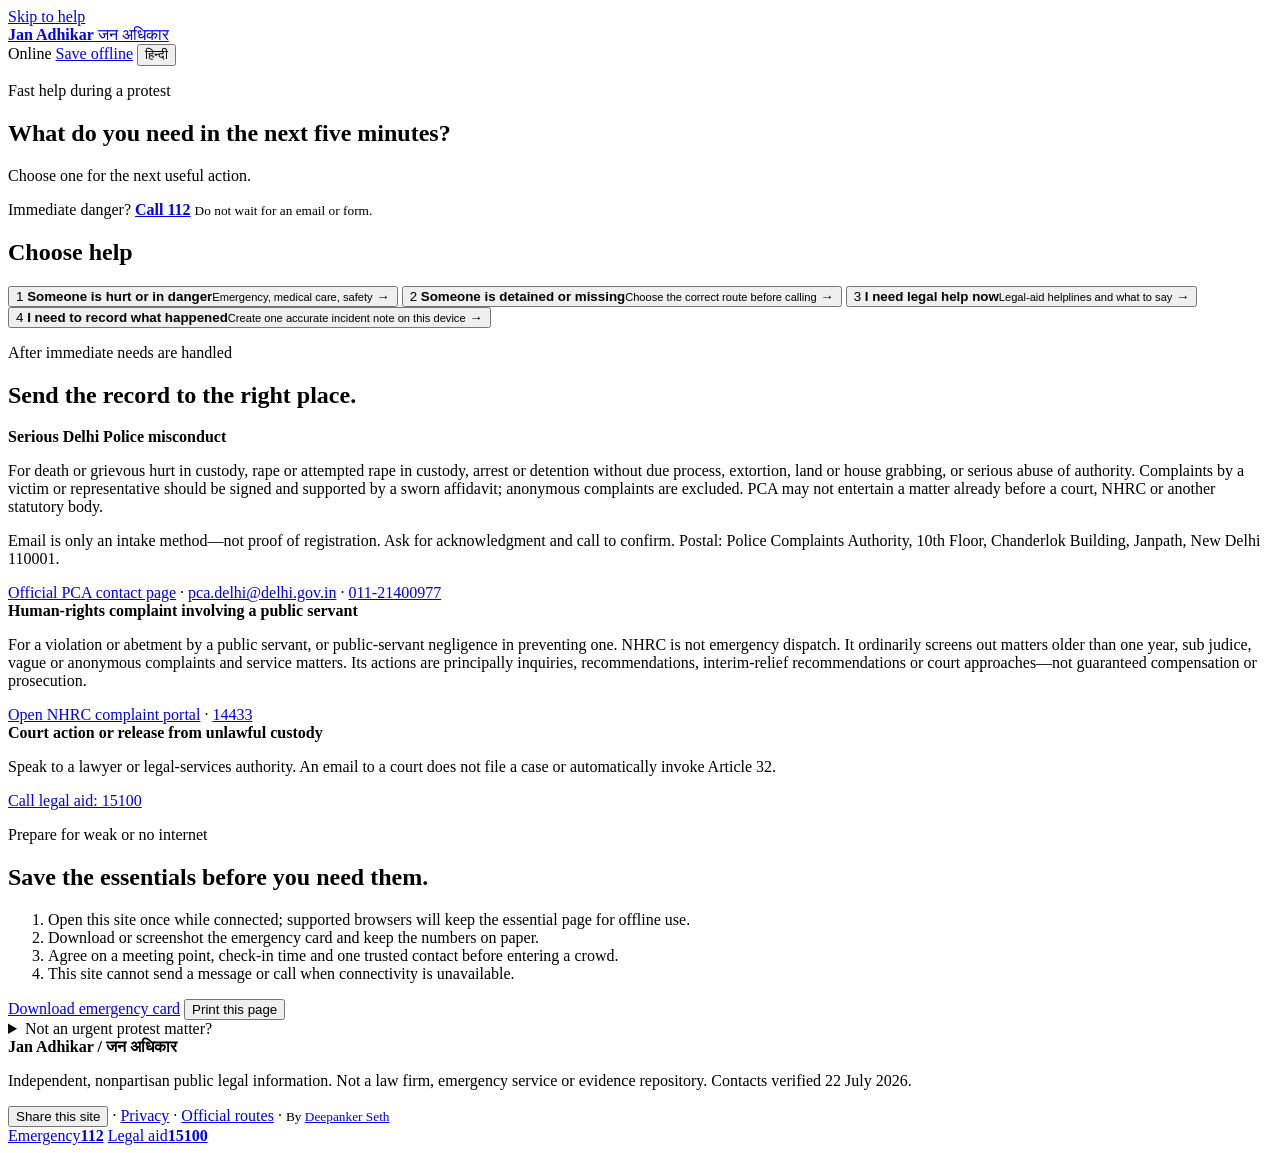
==== site/index.html @ 30cc3bd6 "Prevent stray resource errors on the urgent page" ====
<!doctype html>
<html lang="en" data-language="en">
<head>
  <meta charset="utf-8">
  <meta name="viewport" content="width=device-width, initial-scale=1">
  <meta name="theme-color" content="#132f2a">
  <meta name="description" content="Fast protest safety, detention, legal-aid and evidence help for people in India.">
  <meta property="og:title" content="Jan Adhikar — Help when it matters">
  <meta property="og:description" content="Emergency help, detention support, legal aid and a safe incident record—without an account or data upload.">
  <title>Jan Adhikar — Protest help when it matters</title>
  <link rel="icon" href="data:image/svg+xml,<svg xmlns='http://www.w3.org/2000/svg' viewBox='0 0 64 64'><rect width='64' height='64' rx='12' fill='%23132f2a'/><text x='32' y='44' text-anchor='middle' font-size='40' fill='white'>J</text></svg>">
  <link rel="stylesheet" href="styles.css">
</head>
<body>
  <a class="skip-link" href="#main">Skip to help</a>

  <header class="topbar">
    <a class="brand" href="#main" aria-label="Jan Adhikar home">
      <strong>Jan Adhikar</strong>
      <span>जन अधिकार</span>
    </a>
    <div class="top-actions">
      <span class="network" id="networkStatus" role="status">Online</span>
      <a class="quiet-button" href="#offline" data-en="Save offline" data-hi="ऑफ़लाइन सहेजें">Save offline</a>
      <button class="quiet-button" id="languageToggle" type="button" aria-label="Switch language">हिन्दी</button>
    </div>
  </header>

  <main id="main">
    <section class="hero">
      <p class="kicker" data-en="Fast help during a protest" data-hi="प्रदर्शन के दौरान तेज़ सहायता">Fast help during a protest</p>
      <h1 data-en="What do you need in the next five minutes?" data-hi="अगले पाँच मिनट में आपको क्या चाहिए?">What do you need in the next five minutes?</h1>
      <p class="intro" data-en="Choose one for the next useful action." data-hi="अगली उपयोगी कार्रवाई के लिए एक विकल्प चुनें।">Choose one for the next useful action.</p>
      <div class="emergency-strip">
        <span data-en="Immediate danger?" data-hi="तत्काल खतरा?">Immediate danger?</span>
        <a href="tel:112"><strong>Call 112</strong></a>
        <small data-en="Do not wait for an email or form." data-hi="ईमेल या फ़ॉर्म की प्रतीक्षा न करें।">Do not wait for an email or form.</small>
      </div>
    </section>

    <section class="routes" aria-labelledby="route-title">
      <h2 id="route-title" class="sr-only">Choose help</h2>
      <button class="route danger" type="button" data-route="danger" aria-controls="panel-danger">
        <span class="route-number">1</span>
        <span><strong data-en="Someone is hurt or in danger" data-hi="कोई घायल है या खतरे में है">Someone is hurt or in danger</strong><small data-en="Emergency, medical care, safety" data-hi="आपातकाल, चिकित्सा, सुरक्षा">Emergency, medical care, safety</small></span>
        <span aria-hidden="true">→</span>
      </button>
      <button class="route custody" type="button" data-route="custody" aria-controls="panel-custody">
        <span class="route-number">2</span>
        <span><strong data-en="Someone is detained or missing" data-hi="कोई हिरासत में है या लापता है">Someone is detained or missing</strong><small data-en="Choose the correct route before calling" data-hi="कॉल से पहले सही रास्ता चुनें">Choose the correct route before calling</small></span>
        <span aria-hidden="true">→</span>
      </button>
      <button class="route lawyer" type="button" data-route="lawyer" aria-controls="panel-lawyer">
        <span class="route-number">3</span>
        <span><strong data-en="I need legal help now" data-hi="मुझे अभी कानूनी सहायता चाहिए">I need legal help now</strong><small data-en="Legal-aid helplines and what to say" data-hi="कानूनी सहायता हेल्पलाइन और क्या कहना है">Legal-aid helplines and what to say</small></span>
        <span aria-hidden="true">→</span>
      </button>
      <button class="route record" type="button" data-route="record" aria-controls="panel-record">
        <span class="route-number">4</span>
        <span><strong data-en="I need to record what happened" data-hi="जो हुआ उसे दर्ज करना है">I need to record what happened</strong><small data-en="Create one accurate incident note on this device" data-hi="इस उपकरण पर एक सही घटना नोट बनाएँ">Create one accurate incident note on this device</small></span>
        <span aria-hidden="true">→</span>
      </button>
    </section>

    <section class="help-panel danger-panel" id="panel-danger" hidden tabindex="-1">
      <div class="panel-heading">
        <p class="kicker" data-en="Do this now" data-hi="अभी यह करें">Do this now</p>
        <h2 data-en="Get safe. Get medical help. Tell one trusted person." data-hi="सुरक्षित हों। चिकित्सा लें। एक भरोसेमंद व्यक्ति को बताएं।">Get safe. Get medical help. Tell one trusted person.</h2>
      </div>
      <div class="call-grid">
        <a class="call-card primary" href="tel:112"><span>112</span><strong data-en="Emergency response" data-hi="आपात सहायता">Emergency response</strong><small data-en="Call now" data-hi="अभी कॉल करें">Call now</small></a>
        <a class="call-card" href="tel:15100"><span>15100</span><strong data-en="Legal-aid helpline" data-hi="कानूनी सहायता हेल्पलाइन">Legal-aid helpline</strong><small data-en="Request urgent guidance" data-hi="तत्काल मार्गदर्शन माँगें">Request urgent guidance</small></a>
      </div>
      <ol class="steps">
        <li><strong data-en="Move away from immediate danger." data-hi="तत्काल खतरे से दूर जाएँ।">Move away from immediate danger.</strong> <span data-en="Do not stay to complete this page." data-hi="इस पेज को पूरा करने के लिए न रुकें।">Do not stay to complete this page.</span></li>
        <li><strong data-en="Seek hospital care." data-hi="अस्पताल जाएँ।">Seek hospital care.</strong> <span data-en="Ask for treatment records, prescriptions and any medico-legal record created." data-hi="उपचार रिकॉर्ड, पर्चे और बने हुए मेडिको-लीगल रिकॉर्ड माँगें।">Ask for treatment records, prescriptions and any medico-legal record created.</span></li>
        <li><strong data-en="Send your location to one trusted person." data-hi="एक भरोसेमंद व्यक्ति को अपना स्थान भेजें।">Send your location to one trusted person.</strong> <span data-en="Include your name, location, time and the help needed." data-hi="नाम, स्थान, समय और आवश्यक सहायता लिखें।">Include your name, location, time and the help needed.</span></li>
        <li><strong data-en="Protect other people." data-hi="दूसरों की सुरक्षा करें।">Protect other people.</strong> <span data-en="Do not publish faces, phone numbers, medical records or live locations without consent." data-hi="बिना सहमति चेहरे, फ़ोन नंबर, मेडिकल रिकॉर्ड या लाइव स्थान सार्वजनिक न करें।">Do not publish faces, phone numbers, medical records or live locations without consent.</span></li>
      </ol>
      <button class="copy-button" type="button" data-copy="emergency" data-en="Copy an emergency message" data-hi="आपात संदेश कॉपी करें">Copy an emergency message</button>
      <button class="back-button" type="button" data-close-panel data-en="Back to choices" data-hi="विकल्पों पर वापस">Back to choices</button>
    </section>

    <section class="help-panel custody-panel" id="panel-custody" hidden tabindex="-1">
      <div class="panel-heading">
        <p class="kicker" data-en="Detained or missing" data-hi="हिरासत या लापता">Detained or missing</p>
        <h2 data-en="First decide: suspected police custody, or genuinely missing?" data-hi="पहले तय करें: पुलिस हिरासत की आशंका है, या व्यक्ति सच में लापता है?">First decide: suspected police custody, or genuinely missing?</h2>
      </div>
      <div class="decision-grid">
        <article>
          <strong data-en="Known or suspected police custody" data-hi="ज्ञात या संदिग्ध पुलिस हिरासत">Known or suspected police custody</strong>
          <p data-en="Call legal aid and the likely police station or district control room. Ask for the BNSS section 37 designated officer and arrest information." data-hi="कानूनी सहायता और संभावित पुलिस थाना या जिला नियंत्रण कक्ष को कॉल करें। BNSS धारा 37 के नामित अधिकारी और गिरफ्तारी की जानकारी माँगें।">Call legal aid and the likely police station or district control room. Ask for the BNSS section 37 designated officer and arrest information.</p>
          <a class="call-card primary" href="tel:15100"><span>15100</span><strong data-en="Legal-aid helpline" data-hi="कानूनी सहायता हेल्पलाइन">Legal-aid helpline</strong></a>
        </article>
        <article>
          <strong data-en="Genuinely missing; no custody information" data-hi="सच में लापता; हिरासत की जानकारी नहीं">Genuinely missing; no custody information</strong>
          <p data-en="Use Delhi Police's missing-person helpline. Do not use 1094 merely to confirm a suspected arrest." data-hi="दिल्ली पुलिस की गुमशुदा व्यक्ति हेल्पलाइन का उपयोग करें। केवल संदिग्ध गिरफ्तारी की पुष्टि के लिए 1094 का उपयोग न करें।">Use Delhi Police's missing-person helpline. Do not use 1094 merely to confirm a suspected arrest.</p>
          <a class="call-card" href="tel:1094"><span>1094</span><strong data-en="Missing persons only" data-hi="केवल गुमशुदा व्यक्ति">Missing persons only</strong></a>
        </article>
      </div>
      <p class="emergency-line"><strong data-en="Immediate danger:" data-hi="तत्काल खतरा:">Immediate danger:</strong> <a href="tel:112">112</a></p>
      <h3 data-en="Write down these facts" data-hi="ये तथ्य लिखें">Write down these facts</h3>
      <ul class="checklist">
        <li data-en="Full name and safe contact number" data-hi="पूरा नाम और सुरक्षित संपर्क नंबर">Full name and safe contact number</li>
        <li data-en="Last confirmed time and exact location" data-hi="अंतिम पुष्टि का समय और सटीक स्थान">Last confirmed time and exact location</li>
        <li data-en="Police station, unit or vehicle, if known" data-hi="पुलिस थाना, इकाई या वाहन, यदि ज्ञात हो">Police station, unit or vehicle, if known</li>
        <li data-en="FIR, DD, arrest memo or custody reference, if available" data-hi="FIR, DD, गिरफ्तारी मेमो या हिरासत संदर्भ, यदि उपलब्ध हो">FIR, DD, arrest memo or custody reference, if available</li>
        <li data-en="Every station called: time, person spoken to and response" data-hi="हर कॉल किया थाना: समय, बात करने वाला व्यक्ति और उत्तर">Every station called: time, person spoken to and response</li>
      </ul>
      <details>
        <summary data-en="Essential safeguards after arrest" data-hi="गिरफ्तारी के बाद आवश्यक सुरक्षा">Essential safeguards after arrest</summary>
        <p data-en="Subject to constitutional exceptions, the arrested person must be told the grounds, has the right to consult and be defended by a lawyer of choice, and must be produced before the nearest magistrate within 24 hours excluding journey time. Ask for the arrest memo; immediate notice to the nominated person of both arrest and place of custody; a medical examination that records injuries and a report copy; and an opportunity to meet an advocate during interrogation, though not throughout it." data-hi="संवैधानिक अपवादों के अधीन, गिरफ्तार व्यक्ति को कारण बताया जाना चाहिए, अपनी पसंद के वकील से परामर्श और बचाव का अधिकार है, और यात्रा समय छोड़कर 24 घंटे में निकटतम मजिस्ट्रेट के सामने पेश किया जाना चाहिए। गिरफ्तारी मेमो; नामित व्यक्ति को गिरफ्तारी और हिरासत स्थान की तुरंत सूचना; चोटें दर्ज करने वाली मेडिकल जाँच और रिपोर्ट की प्रति; तथा पूछताछ के दौरान—पूरी पूछताछ में नहीं—वकील से मिलने का अवसर माँगें।">Subject to constitutional exceptions, the arrested person must be told the grounds, has the right to consult and be defended by a lawyer of choice, and must be produced before the nearest magistrate within 24 hours excluding journey time. Ask for the arrest memo; immediate notice to the nominated person of both arrest and place of custody; a medical examination that records injuries and a report copy; and an opportunity to meet an advocate during interrogation, though not throughout it.</p>
      </details>
      <button class="copy-button" type="button" data-copy="custody" data-en="Copy a custody-help message" data-hi="हिरासत सहायता संदेश कॉपी करें">Copy a custody-help message</button>
      <button class="back-button" type="button" data-close-panel data-en="Back to choices" data-hi="विकल्पों पर वापस">Back to choices</button>
    </section>

    <section class="help-panel lawyer-panel" id="panel-lawyer" hidden tabindex="-1">
      <div class="panel-heading">
        <p class="kicker" data-en="Human help first" data-hi="पहले मानवीय सहायता">Human help first</p>
        <h2 data-en="Call a legal-aid helpline. Say the urgent fact in one sentence." data-hi="कानूनी सहायता हेल्पलाइन को कॉल करें। तत्काल तथ्य एक वाक्य में कहें।">Call a legal-aid helpline. Say the urgent fact in one sentence.</h2>
      </div>
      <div class="call-grid three">
        <a class="call-card primary" href="tel:15100"><span>15100</span><strong data-en="National legal aid" data-hi="राष्ट्रीय कानूनी सहायता">National legal aid</strong></a>
        <a class="call-card" href="tel:1516"><span>1516</span><strong data-en="Delhi legal services" data-hi="दिल्ली कानूनी सेवाएँ">Delhi legal services</strong></a>
        <a class="call-card" href="tel:+919870101337"><span>9870101337</span><strong>DSLSA</strong></a>
      </div>
      <div class="say-this">
        <strong data-en="Say this:" data-hi="यह कहें:">Say this:</strong>
        <p data-en="“I need urgent legal help for [name]. They were [injured/detained/missing] at [place] around [time]. The last confirmed information is [fact]. Please tell me the next immediate legal step.”" data-hi="“मुझे [नाम] के लिए तत्काल कानूनी सहायता चाहिए। वे [स्थान] पर लगभग [समय] [घायल/हिरासत/लापता] हुए। अंतिम पुष्ट जानकारी [तथ्य] है। कृपया अगला तत्काल कानूनी कदम बताएं।”">“I need urgent legal help for [name]. They were [injured/detained/missing] at [place] around [time]. The last confirmed information is [fact]. Please tell me the next immediate legal step.”</p>
      </div>
      <p class="small-note" data-en="A person in custody qualifies for legal services under section 12(g). In other cases, lawyer assignment depends on eligibility, case assessment and availability. Email is not an emergency channel." data-hi="हिरासत में व्यक्ति धारा 12(g) के तहत कानूनी सेवाओं का पात्र है। अन्य मामलों में वकील मिलना पात्रता, मामले के आकलन और उपलब्धता पर निर्भर है। ईमेल आपात माध्यम नहीं है।">A person in custody qualifies for legal services under section 12(g). In other cases, lawyer assignment depends on eligibility, case assessment and availability. Email is not an emergency channel.</p>
      <a class="text-link" href="mailto:lae-dslsa@gov.in">lae-dslsa@gov.in</a>
      <p class="small-note" data-en="For eligible non-PIL Supreme Court matters, SCLSC: 011-23381257 or sclsc@nic.in. SCLSC says it does not grant legal aid to file PILs." data-hi="पात्र गैर-PIL सुप्रीम कोर्ट मामलों के लिए SCLSC: 011-23381257 या sclsc@nic.in। SCLSC के अनुसार PIL दाखिल करने के लिए कानूनी सहायता नहीं दी जाती।">For eligible non-PIL Supreme Court matters, SCLSC: 011-23381257 or sclsc@nic.in. SCLSC says it does not grant legal aid to file PILs.</p>
      <button class="copy-button" type="button" data-copy="lawyer" data-en="Copy what to say" data-hi="क्या कहना है कॉपी करें">Copy what to say</button>
      <button class="back-button" type="button" data-close-panel data-en="Back to choices" data-hi="विकल्पों पर वापस">Back to choices</button>
    </section>

    <section class="help-panel record-panel" id="panel-record" hidden tabindex="-1">
      <div class="panel-heading">
        <p class="kicker" data-en="One accurate record" data-hi="एक सही रिकॉर्ड">One accurate record</p>
        <h2 data-en="Record facts once. Share them privately with a lawyer or authority." data-hi="तथ्य एक बार दर्ज करें। वकील या प्राधिकरण से निजी रूप से साझा करें।">Record facts once. Share them privately with a lawyer or authority.</h2>
        <p data-en="Nothing typed here is uploaded or saved by this site." data-hi="यहाँ लिखी कोई जानकारी इस साइट द्वारा अपलोड या सहेजी नहीं जाती।">Nothing typed here is uploaded or saved by this site.</p>
      </div>
      <form id="incidentForm">
        <label><span data-en="Your connection" data-hi="आपका संबंध">Your connection</span>
          <select name="role" required>
            <option value="">Select / चुनें</option>
            <option value="affected">Directly affected / सीधे प्रभावित</option>
            <option value="family">Family or authorized helper / परिवार या अधिकृत सहायक</option>
            <option value="witness">Eyewitness / प्रत्यक्षदर्शी</option>
            <option value="reports">Using identified reports / पहचानी गई रिपोर्टों के आधार पर</option>
          </select>
        </label>
        <label><span data-en="Who was affected?" data-hi="कौन प्रभावित हुआ?">Who was affected?</span><input name="affected" required autocomplete="off"></label>
        <label><span data-en="Date and time" data-hi="तारीख और समय">Date and time</span><input name="when" type="datetime-local" required></label>
        <label><span data-en="Exact location" data-hi="सटीक स्थान">Exact location</span><input name="where" required autocomplete="off"></label>
        <label class="full"><span data-en="What happened? Separate what you personally know from reports." data-hi="क्या हुआ? स्वयं ज्ञात तथ्य और रिपोर्ट अलग लिखें।">What happened? Separate what you personally know from reports.</span><textarea name="facts" rows="5" required></textarea></label>
        <label><span data-en="Urgent need" data-hi="तत्काल आवश्यकता">Urgent need</span>
          <select name="need" required>
            <option value="">Select / चुनें</option>
            <option value="medical">Medical help / चिकित्सा</option>
            <option value="legal">Lawyer / वकील</option>
            <option value="custody">Custody confirmation / हिरासत पुष्टि</option>
            <option value="missing">Locate missing person / लापता व्यक्ति</option>
            <option value="preserve">Preserve evidence / साक्ष्य संरक्षण</option>
            <option value="none">No immediate need / कोई तत्काल आवश्यकता नहीं</option>
          </select>
        </label>
        <label><span data-en="Evidence available (optional)" data-hi="उपलब्ध साक्ष्य (वैकल्पिक)">Evidence available (optional)</span><input name="evidence" autocomplete="off"></label>
        <label class="full"><span data-en="Safe contact (optional)" data-hi="सुरक्षित संपर्क (वैकल्पिक)">Safe contact (optional)</span><input name="contact" autocomplete="off"><small data-en="Do not use a public number if that could create risk." data-hi="यदि जोखिम हो तो सार्वजनिक नंबर न दें।">Do not use a public number if that could create risk.</small></label>
        <label class="confirm full"><input name="truth" type="checkbox" required><span data-en="I will review this note and remove anything I cannot support." data-hi="मैं इस नोट की जाँच कर असमर्थित बात हटाऊँगा/हटाऊँगी।">I will review this note and remove anything I cannot support.</span></label>
        <button class="generate-button full" type="submit" data-en="Create incident note" data-hi="घटना नोट बनाएँ">Create incident note</button>
      </form>
      <div class="incident-output" id="incidentOutput" hidden>
        <label for="incidentText" data-en="Review before sharing" data-hi="साझा करने से पहले जाँचें">Review before sharing</label>
        <textarea id="incidentText" rows="15"></textarea>
        <div class="output-actions">
          <button class="copy-button" id="copyIncident" type="button" data-en="Copy note" data-hi="नोट कॉपी करें">Copy note</button>
          <button class="secondary-button" id="downloadIncident" type="button" data-en="Download note" data-hi="नोट डाउनलोड करें">Download note</button>
        </div>
      </div>
      <button class="back-button" type="button" data-close-panel data-en="Back to choices" data-hi="विकल्पों पर वापस">Back to choices</button>
    </section>

    <section class="after-safe" id="report">
      <p class="kicker" data-en="After immediate needs are handled" data-hi="तत्काल जरूरतों के बाद">After immediate needs are handled</p>
      <h2 data-en="Send the record to the right place." data-hi="रिकॉर्ड सही जगह भेजें।">Send the record to the right place.</h2>
      <div class="report-list">
        <article>
          <strong data-en="Serious Delhi Police misconduct" data-hi="दिल्ली पुलिस का गंभीर दुराचार">Serious Delhi Police misconduct</strong>
          <p data-en="For death or grievous hurt in custody, rape or attempted rape in custody, arrest or detention without due process, extortion, land or house grabbing, or serious abuse of authority. Complaints by a victim or representative should be signed and supported by a sworn affidavit; anonymous complaints are excluded. PCA may not entertain a matter already before a court, NHRC or another statutory body." data-hi="हिरासत में मृत्यु या गंभीर चोट, हिरासत में बलात्कार या प्रयास, विधिसम्मत प्रक्रिया के बिना गिरफ्तारी या हिरासत, जबरन वसूली, जमीन या मकान कब्ज़ा, या अधिकार के गंभीर दुरुपयोग के लिए। पीड़ित या प्रतिनिधि की शिकायत हस्ताक्षरित और शपथपत्र सहित होनी चाहिए; गुमनाम शिकायतें बाहर हैं। अदालत, NHRC या अन्य वैधानिक निकाय में लंबित मामला PCA स्वीकार न करे।">For death or grievous hurt in custody, rape or attempted rape in custody, arrest or detention without due process, extortion, land or house grabbing, or serious abuse of authority. Complaints by a victim or representative should be signed and supported by a sworn affidavit; anonymous complaints are excluded. PCA may not entertain a matter already before a court, NHRC or another statutory body.</p>
          <p class="small-note" data-en="Email is only an intake method—not proof of registration. Ask for acknowledgment and call to confirm. Postal: Police Complaints Authority, 10th Floor, Chanderlok Building, Janpath, New Delhi 110001." data-hi="ईमेल केवल शिकायत भेजने का माध्यम है—पंजीकरण का प्रमाण नहीं। पावती माँगें और फोन से पुष्टि करें। डाक: Police Complaints Authority, 10th Floor, Chanderlok Building, Janpath, New Delhi 110001।">Email is only an intake method—not proof of registration. Ask for acknowledgment and call to confirm. Postal: Police Complaints Authority, 10th Floor, Chanderlok Building, Janpath, New Delhi 110001.</p>
          <a href="https://pca.delhi.gov.in/pca/contact-us" target="_blank" rel="noopener" data-en="Official PCA contact page" data-hi="आधिकारिक PCA संपर्क पेज">Official PCA contact page</a> · <a href="mailto:pca.delhi@delhi.gov.in">pca.delhi@delhi.gov.in</a> · <a href="tel:+911121400977">011-21400977</a>
        </article>
        <article>
          <strong data-en="Human-rights complaint involving a public servant" data-hi="लोक सेवक से जुड़ी मानवाधिकार शिकायत">Human-rights complaint involving a public servant</strong>
          <p data-en="For a violation or abetment by a public servant, or public-servant negligence in preventing one. NHRC is not emergency dispatch. It ordinarily screens out matters older than one year, sub judice, vague or anonymous complaints and service matters. Its actions are principally inquiries, recommendations, interim-relief recommendations or court approaches—not guaranteed compensation or prosecution." data-hi="लोक सेवक द्वारा उल्लंघन या उसका दुष्प्रेरण, या उल्लंघन रोकने में लोक सेवक की लापरवाही के लिए। NHRC आपात सेवा नहीं है। यह सामान्यतः एक वर्ष से पुराने, अदालत में लंबित, अस्पष्ट या गुमनाम तथा सेवा मामलों को नहीं लेता। इसकी कार्रवाई मुख्यतः जाँच, सिफारिश, अंतरिम राहत की सिफारिश या अदालत का रुख है—मुआवज़ा या अभियोजन की गारंटी नहीं।">For a violation or abetment by a public servant, or public-servant negligence in preventing one. NHRC is not emergency dispatch. It ordinarily screens out matters older than one year, sub judice, vague or anonymous complaints and service matters. Its actions are principally inquiries, recommendations, interim-relief recommendations or court approaches—not guaranteed compensation or prosecution.</p>
          <a href="https://www.hrcnet.nic.in/HRCNet/public/webcomplaint.aspx" target="_blank" rel="noopener" data-en="Open NHRC complaint portal" data-hi="NHRC शिकायत पोर्टल खोलें">Open NHRC complaint portal</a> · <a href="tel:14433">14433</a>
        </article>
        <article>
          <strong data-en="Court action or release from unlawful custody" data-hi="अदालती कार्रवाई या अवैध हिरासत से रिहाई">Court action or release from unlawful custody</strong>
          <p data-en="Speak to a lawyer or legal-services authority. An email to a court does not file a case or automatically invoke Article 32." data-hi="वकील या कानूनी सेवा प्राधिकरण से बात करें। अदालत को ईमेल करने से मामला दाखिल नहीं होता या अनुच्छेद 32 स्वतः लागू नहीं होता।">Speak to a lawyer or legal-services authority. An email to a court does not file a case or automatically invoke Article 32.</p>
          <a href="tel:15100" data-en="Call legal aid: 15100" data-hi="कानूनी सहायता: 15100">Call legal aid: 15100</a>
        </article>
      </div>
    </section>

    <section class="offline" id="offline">
      <p class="kicker" data-en="Prepare for weak or no internet" data-hi="कमज़ोर या बंद इंटरनेट की तैयारी">Prepare for weak or no internet</p>
      <h2 data-en="Save the essentials before you need them." data-hi="जरूरत से पहले आवश्यक जानकारी सहेजें।">Save the essentials before you need them.</h2>
      <ol class="steps compact">
        <li data-en="Open this site once while connected; supported browsers will keep the essential page for offline use." data-hi="इंटरनेट रहते साइट एक बार खोलें; समर्थित ब्राउज़र आवश्यक पेज ऑफ़लाइन रखेंगे।">Open this site once while connected; supported browsers will keep the essential page for offline use.</li>
        <li data-en="Download or screenshot the emergency card and keep the numbers on paper." data-hi="आपात कार्ड डाउनलोड या स्क्रीनशॉट करें और नंबर कागज़ पर रखें।">Download or screenshot the emergency card and keep the numbers on paper.</li>
        <li data-en="Agree on a meeting point, check-in time and one trusted contact before entering a crowd." data-hi="भीड़ में जाने से पहले मिलने की जगह, संपर्क समय और एक भरोसेमंद व्यक्ति तय करें।">Agree on a meeting point, check-in time and one trusted contact before entering a crowd.</li>
        <li data-en="This site cannot send a message or call when connectivity is unavailable." data-hi="कनेक्टिविटी न होने पर यह साइट संदेश या कॉल नहीं भेज सकती।">This site cannot send a message or call when connectivity is unavailable.</li>
      </ol>
      <div class="offline-actions">
        <a class="copy-button" href="downloads/emergency-card.txt" download data-en="Download emergency card" data-hi="आपात कार्ड डाउनलोड करें">Download emergency card</a>
        <button class="secondary-button" id="printCard" type="button" data-en="Print this page" data-hi="यह पेज प्रिंट करें">Print this page</button>
      </div>
    </section>

    <details class="other-actions">
      <summary data-en="Not an urgent protest matter?" data-hi="तत्काल प्रदर्शन मामला नहीं है?">Not an urgent protest matter?</summary>
      <p><a href="https://neet.nta.nic.in/nta-helpdesk/" target="_blank" rel="noopener">NEET (UG) official helpdesk</a> · <a href="https://rtionline.gov.in/" target="_blank" rel="noopener">Central RTI Online</a> · <a href="https://pgportal.gov.in/" target="_blank" rel="noopener">CPGRAMS</a></p>
    </details>
  </main>

  <footer>
    <strong>Jan Adhikar / जन अधिकार</strong>
    <p data-en="Independent, nonpartisan public legal information. Not a law firm, emergency service or evidence repository. Contacts verified 22 July 2026." data-hi="स्वतंत्र, गैर-दलीय सार्वजनिक कानूनी जानकारी। यह लॉ फर्म, आपात सेवा या साक्ष्य भंडार नहीं है। संपर्क 22 जुलाई 2026 को सत्यापित।">Independent, nonpartisan public legal information. Not a law firm, emergency service or evidence repository. Contacts verified 22 July 2026.</p>
    <div><button class="footer-share" id="shareButton" type="button" data-en="Share this site" data-hi="यह साइट साझा करें">Share this site</button> · <a href="privacy.html" data-en="Privacy" data-hi="गोपनीयता">Privacy</a> · <a href="#report" data-en="Official routes" data-hi="आधिकारिक मार्ग">Official routes</a> · <small>By <a href="mailto:iamdseth@gmail.com">Deepanker Seth</a></small></div>
  </footer>

  <nav class="urgent-bar" aria-label="Urgent actions">
    <a href="tel:112"><span data-en="Emergency" data-hi="आपातकाल">Emergency</span><strong>112</strong></a>
    <a href="tel:15100"><span data-en="Legal aid" data-hi="कानूनी सहायता">Legal aid</span><strong>15100</strong></a>
  </nav>

  <div class="toast" id="toast" role="status" aria-live="polite" hidden></div>
  <script src="app.js" defer></script>
</body>
</html>
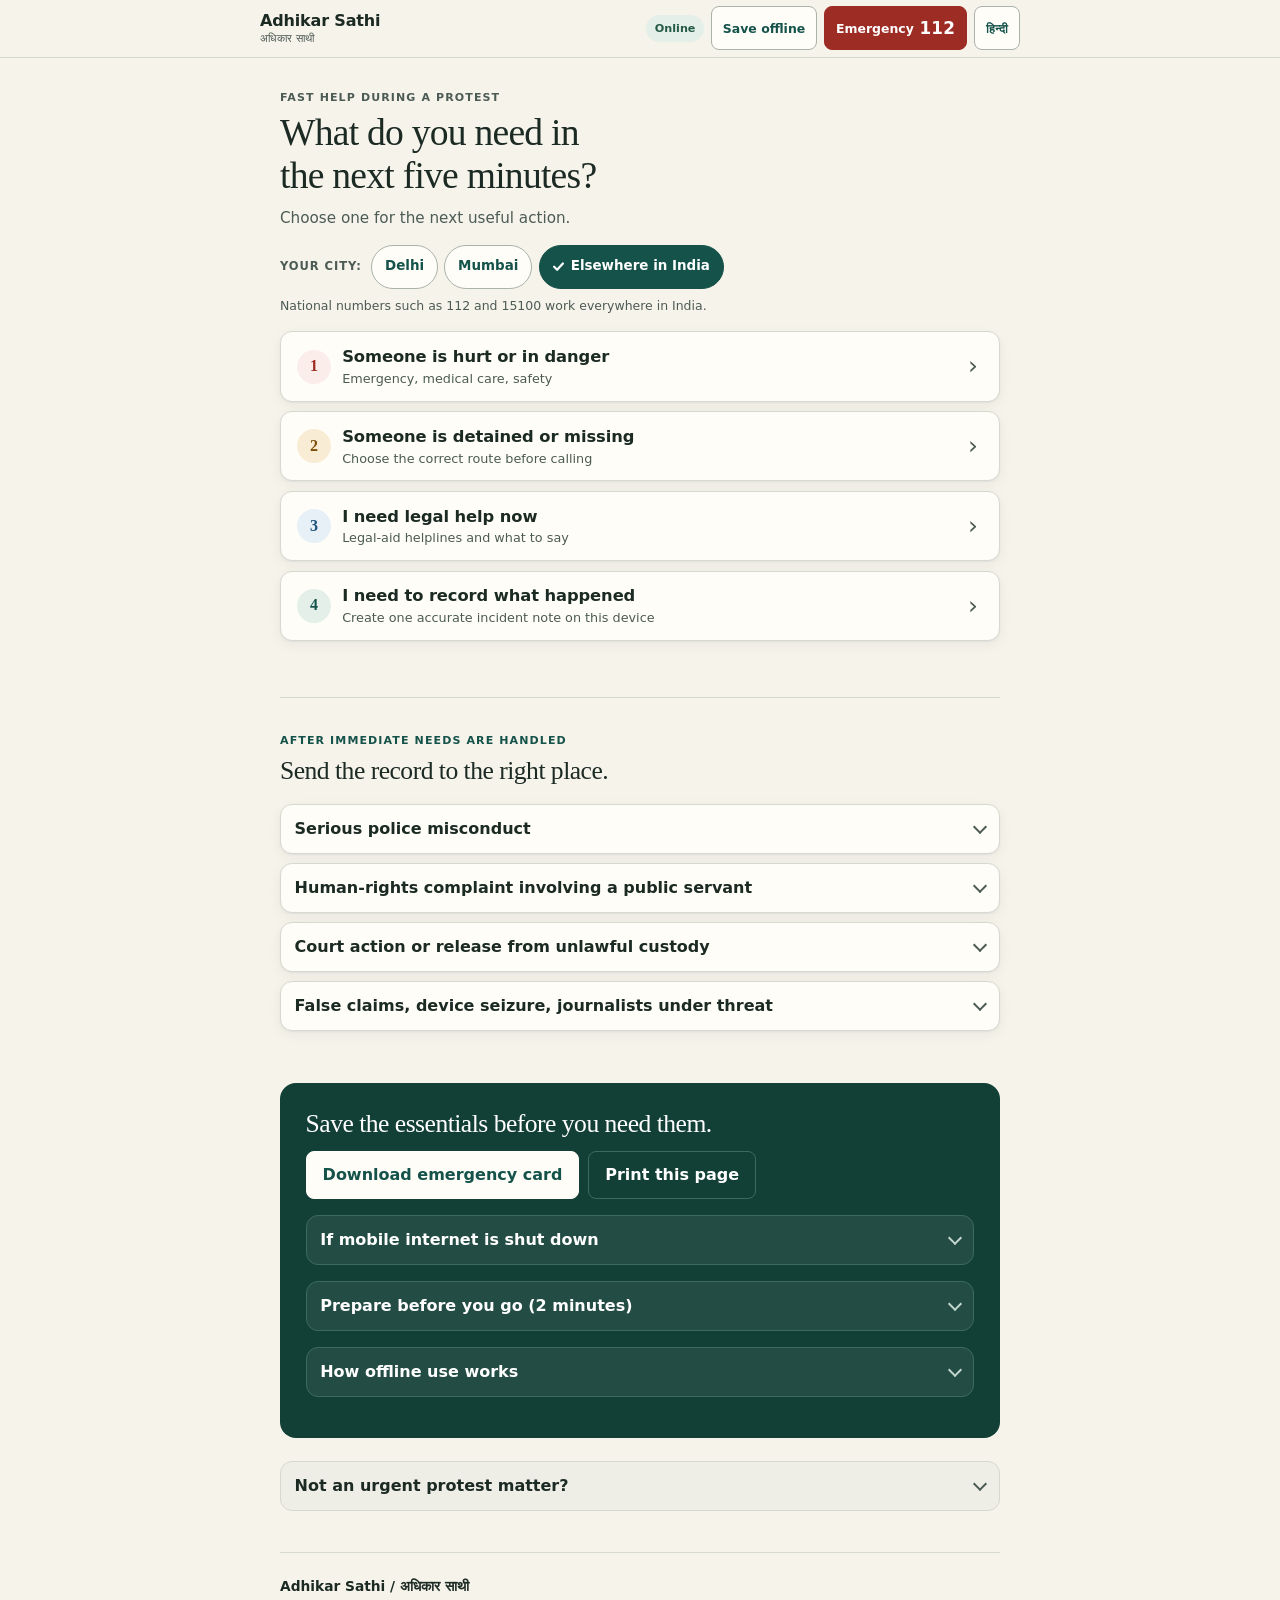
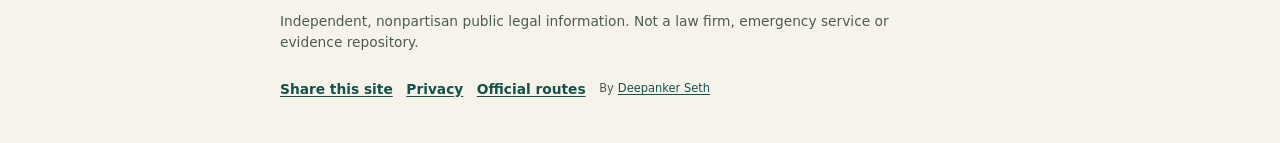
==== commit ac18d877: "Refine UI: calm type scale, verified dark scheme, faster mobile path to help - All four pathways now" ====
--- a/site/index.html
+++ b/site/index.html
@@ -3,88 +3,115 @@
 <head>
   <meta charset="utf-8">
   <meta name="viewport" content="width=device-width, initial-scale=1">
-  <meta name="theme-color" content="#132f2a">
+  <meta name="color-scheme" content="light dark">
+  <meta name="theme-color" content="#f6f3eb" media="(prefers-color-scheme: light)">
+  <meta name="theme-color" content="#111714" media="(prefers-color-scheme: dark)">
   <meta name="description" content="Fast protest safety, detention, legal-aid and evidence help for people in India.">
-  <meta property="og:title" content="Jan Adhikar — Help when it matters">
+  <meta property="og:title" content="Adhikar Sathi — Help when it matters">
   <meta property="og:description" content="Emergency help, detention support, legal aid and a safe incident record—without an account or data upload.">
-  <title>Jan Adhikar — Protest help when it matters</title>
-  <link rel="icon" href="data:image/svg+xml,<svg xmlns='http://www.w3.org/2000/svg' viewBox='0 0 64 64'><rect width='64' height='64' rx='12' fill='%23132f2a'/><text x='32' y='44' text-anchor='middle' font-size='40' fill='white'>J</text></svg>">
+  <title>Adhikar Sathi — Protest help when it matters</title>
+  <link rel="icon" href="data:image/svg+xml,<svg xmlns='http://www.w3.org/2000/svg' viewBox='0 0 64 64'><rect width='64' height='64' rx='12' fill='%23103a32'/><text x='32' y='44' text-anchor='middle' font-size='40' fill='white'>A</text></svg>">
+  <link rel="canonical" href="https://adhikarsathi.com/">
   <link rel="stylesheet" href="styles.css">
 </head>
 <body>
-  <a class="skip-link" href="#main">Skip to help</a>
+  <a class="skip-link" href="#main" data-en="Skip to help" data-hi="सहायता पर जाएँ">Skip to help</a>
 
   <header class="topbar">
-    <a class="brand" href="#main" aria-label="Jan Adhikar home">
-      <strong>Jan Adhikar</strong>
-      <span>जन अधिकार</span>
+    <a class="brand" href="#main" aria-label="Adhikar Sathi home">
+      <strong>Adhikar Sathi</strong>
+      <span lang="hi">अधिकार साथी</span>
     </a>
     <div class="top-actions">
       <span class="network" id="networkStatus" role="status">Online</span>
       <a class="quiet-button" href="#offline" data-en="Save offline" data-hi="ऑफ़लाइन सहेजें">Save offline</a>
+      <a class="header-emergency" id="headerEmergency" href="tel:112" aria-label="Call emergency number 112">
+        <span data-en="Emergency" data-hi="आपात">Emergency</span><strong>112</strong>
+      </a>
       <button class="quiet-button" id="languageToggle" type="button" aria-label="Switch language">हिन्दी</button>
     </div>
   </header>
+
+  <div class="offline-banner" id="offlineBanner" role="status" hidden>
+    <strong data-en="Offline copy" data-hi="ऑफ़लाइन प्रति">Offline copy</strong>
+    <span data-en="Saved information is available. Contact details may change." data-hi="सहेजी जानकारी उपलब्ध है। संपर्क विवरण बदल सकते हैं।">Saved information is available. Contact details may change.</span>
+  </div>
 
   <main id="main">
     <section class="hero">
       <p class="kicker" data-en="Fast help during a protest" data-hi="प्रदर्शन के दौरान तेज़ सहायता">Fast help during a protest</p>
       <h1 data-en="What do you need in the next five minutes?" data-hi="अगले पाँच मिनट में आपको क्या चाहिए?">What do you need in the next five minutes?</h1>
       <p class="intro" data-en="Choose one for the next useful action." data-hi="अगली उपयोगी कार्रवाई के लिए एक विकल्प चुनें।">Choose one for the next useful action.</p>
-      <div class="emergency-strip">
-        <span data-en="Immediate danger?" data-hi="तत्काल खतरा?">Immediate danger?</span>
-        <a href="tel:112"><strong>Call 112</strong></a>
-        <small data-en="Do not wait for an email or form." data-hi="ईमेल या फ़ॉर्म की प्रतीक्षा न करें।">Do not wait for an email or form.</small>
+      <div class="city-select" role="group" aria-labelledby="cityLabel">
+        <span class="city-label" id="cityLabel" data-en="Your city:" data-hi="आपका शहर:">Your city:</span>
+        <button class="city-chip" type="button" data-city="delhi" aria-pressed="false" data-en="Delhi" data-hi="दिल्ली">Delhi</button>
+        <button class="city-chip" type="button" data-city="mumbai" aria-pressed="false" data-en="Mumbai" data-hi="मुंबई">Mumbai</button>
+        <button class="city-chip" type="button" data-city="other" aria-pressed="false" data-en="Elsewhere in India" data-hi="भारत में अन्य जगह">Elsewhere in India</button>
+        <span class="city-note" data-en="National numbers such as 112 and 15100 work everywhere in India." data-hi="112 और 15100 जैसे राष्ट्रीय नंबर पूरे भारत में काम करते हैं।">National numbers such as 112 and 15100 work everywhere in India.</span>
       </div>
     </section>
 
     <section class="routes" aria-labelledby="route-title">
       <h2 id="route-title" class="sr-only">Choose help</h2>
-      <button class="route danger" type="button" data-route="danger" aria-controls="panel-danger">
+      <button class="route danger" type="button" data-route="danger" aria-controls="panel-danger" aria-expanded="false">
         <span class="route-number">1</span>
         <span><strong data-en="Someone is hurt or in danger" data-hi="कोई घायल है या खतरे में है">Someone is hurt or in danger</strong><small data-en="Emergency, medical care, safety" data-hi="आपातकाल, चिकित्सा, सुरक्षा">Emergency, medical care, safety</small></span>
-        <span aria-hidden="true">→</span>
+        <span class="route-arrow" aria-hidden="true">›</span>
       </button>
-      <button class="route custody" type="button" data-route="custody" aria-controls="panel-custody">
+      <button class="route custody" type="button" data-route="custody" aria-controls="panel-custody" aria-expanded="false">
         <span class="route-number">2</span>
         <span><strong data-en="Someone is detained or missing" data-hi="कोई हिरासत में है या लापता है">Someone is detained or missing</strong><small data-en="Choose the correct route before calling" data-hi="कॉल से पहले सही रास्ता चुनें">Choose the correct route before calling</small></span>
-        <span aria-hidden="true">→</span>
+        <span class="route-arrow" aria-hidden="true">›</span>
       </button>
-      <button class="route lawyer" type="button" data-route="lawyer" aria-controls="panel-lawyer">
+      <button class="route lawyer" type="button" data-route="lawyer" aria-controls="panel-lawyer" aria-expanded="false">
         <span class="route-number">3</span>
         <span><strong data-en="I need legal help now" data-hi="मुझे अभी कानूनी सहायता चाहिए">I need legal help now</strong><small data-en="Legal-aid helplines and what to say" data-hi="कानूनी सहायता हेल्पलाइन और क्या कहना है">Legal-aid helplines and what to say</small></span>
-        <span aria-hidden="true">→</span>
+        <span class="route-arrow" aria-hidden="true">›</span>
       </button>
-      <button class="route record" type="button" data-route="record" aria-controls="panel-record">
+      <button class="route record" type="button" data-route="record" aria-controls="panel-record" aria-expanded="false">
         <span class="route-number">4</span>
         <span><strong data-en="I need to record what happened" data-hi="जो हुआ उसे दर्ज करना है">I need to record what happened</strong><small data-en="Create one accurate incident note on this device" data-hi="इस उपकरण पर एक सही घटना नोट बनाएँ">Create one accurate incident note on this device</small></span>
-        <span aria-hidden="true">→</span>
+        <span class="route-arrow" aria-hidden="true">›</span>
       </button>
     </section>
 
-    <section class="help-panel danger-panel" id="panel-danger" hidden tabindex="-1">
+    <section class="help-panel danger-panel" id="panel-danger" hidden tabindex="-1" aria-labelledby="danger-title">
       <div class="panel-heading">
         <p class="kicker" data-en="Do this now" data-hi="अभी यह करें">Do this now</p>
-        <h2 data-en="Get safe. Get medical help. Tell one trusted person." data-hi="सुरक्षित हों। चिकित्सा लें। एक भरोसेमंद व्यक्ति को बताएं।">Get safe. Get medical help. Tell one trusted person.</h2>
+        <h2 id="danger-title" data-en="Get safe. Get medical help. Tell one trusted person." data-hi="सुरक्षित हों। चिकित्सा लें। एक भरोसेमंद व्यक्ति को बताएं।">Get safe. Get medical help. Tell one trusted person.</h2>
       </div>
       <div class="call-grid">
-        <a class="call-card primary" href="tel:112"><span>112</span><strong data-en="Emergency response" data-hi="आपात सहायता">Emergency response</strong><small data-en="Call now" data-hi="अभी कॉल करें">Call now</small></a>
-        <a class="call-card" href="tel:15100"><span>15100</span><strong data-en="Legal-aid helpline" data-hi="कानूनी सहायता हेल्पलाइन">Legal-aid helpline</strong><small data-en="Request urgent guidance" data-hi="तत्काल मार्गदर्शन माँगें">Request urgent guidance</small></a>
+        <a class="call-card primary" href="tel:112"><span>112</span><strong data-en="Emergency response" data-hi="आपात सहायता">Emergency response</strong><small data-en="Call now — works without internet or balance" data-hi="अभी कॉल करें — बिना इंटरनेट या बैलेंस चलता है">Call now — works without internet or balance</small></a>
+        <a class="call-card" href="tel:102" data-city-scope="delhi" hidden><span>102</span><strong data-en="Ambulance — Delhi (CATS)" data-hi="एम्बुलेंस — दिल्ली (CATS)">Ambulance — Delhi (CATS)</strong><small data-en="Free. No answer? Call 112." data-hi="निःशुल्क। उत्तर न मिले? 112।">Free. No answer? Call 112.</small></a>
+        <a class="call-card" href="tel:108" data-city-scope="mumbai" hidden><span>108</span><strong data-en="Ambulance — Mumbai" data-hi="एम्बुलेंस — मुंबई">Ambulance — Mumbai</strong><small data-en="Free. No answer? Call 112." data-hi="निःशुल्क। उत्तर न मिले? 112।">Free. No answer? Call 112.</small></a>
+        <a class="call-card" href="tel:15100" data-city-scope="other"><span>15100</span><strong data-en="Legal-aid helpline" data-hi="कानूनी सहायता हेल्पलाइन">Legal-aid helpline</strong><small data-en="Request urgent guidance" data-hi="तत्काल मार्गदर्शन माँगें">Request urgent guidance</small></a>
       </div>
       <ol class="steps">
         <li><strong data-en="Move away from immediate danger." data-hi="तत्काल खतरे से दूर जाएँ।">Move away from immediate danger.</strong> <span data-en="Do not stay to complete this page." data-hi="इस पेज को पूरा करने के लिए न रुकें।">Do not stay to complete this page.</span></li>
-        <li><strong data-en="Seek hospital care." data-hi="अस्पताल जाएँ।">Seek hospital care.</strong> <span data-en="Ask for treatment records, prescriptions and any medico-legal record created." data-hi="उपचार रिकॉर्ड, पर्चे और बने हुए मेडिको-लीगल रिकॉर्ड माँगें।">Ask for treatment records, prescriptions and any medico-legal record created.</span></li>
+        <li><strong data-en="Seek hospital care." data-hi="अस्पताल जाएँ।">Seek hospital care.</strong> <span data-en="No hospital — government or private — may refuse emergency treatment. You are entitled to have a medico-legal case (MLC) registered: the official record of your injuries for any later complaint. Note that an MLC means the police are informed. If registered, note the MLC number and keep treatment records and prescriptions." data-hi="कोई भी अस्पताल — सरकारी या निजी — आपातकालीन इलाज से मना नहीं कर सकता। आप MLC (मेडिको-लीगल केस) दर्ज कराने के हक़दार हैं: यह चोटों का आधिकारिक रिकॉर्ड है जो बाद की शिकायत में काम आता है। ध्यान रहे, MLC दर्ज होने पर पुलिस को सूचना जाती है। दर्ज हो तो MLC नंबर लिखें और इलाज के रिकॉर्ड व पर्चे सँभालें।">No hospital — government or private — may refuse emergency treatment. You are entitled to have a medico-legal case (MLC) registered: the official record of your injuries for any later complaint. Note that an MLC means the police are informed. If registered, note the MLC number and keep treatment records and prescriptions.</span></li>
         <li><strong data-en="Send your location to one trusted person." data-hi="एक भरोसेमंद व्यक्ति को अपना स्थान भेजें।">Send your location to one trusted person.</strong> <span data-en="Include your name, location, time and the help needed." data-hi="नाम, स्थान, समय और आवश्यक सहायता लिखें।">Include your name, location, time and the help needed.</span></li>
         <li><strong data-en="Protect other people." data-hi="दूसरों की सुरक्षा करें।">Protect other people.</strong> <span data-en="Do not publish faces, phone numbers, medical records or live locations without consent." data-hi="बिना सहमति चेहरे, फ़ोन नंबर, मेडिकल रिकॉर्ड या लाइव स्थान सार्वजनिक न करें।">Do not publish faces, phone numbers, medical records or live locations without consent.</span></li>
       </ol>
+      <p class="hospital-list" data-city-scope="delhi" hidden><strong data-en="Government hospitals near the protest area:" data-hi="प्रदर्शन क्षेत्र के पास सरकारी अस्पताल:">Government hospitals near the protest area:</strong> <span data-en="RML Hospital (Baba Kharak Singh Marg, near Jantar Mantar) · Lady Hardinge (Shaheed Bhagat Singh Marg) · LNJP (Delhi Gate)" data-hi="RML अस्पताल (बाबा खड़क सिंह मार्ग, जंतर मंतर के पास) · लेडी हार्डिंग (शहीद भगत सिंह मार्ग) · LNJP (दिल्ली गेट)">RML Hospital (Baba Kharak Singh Marg, near Jantar Mantar) · Lady Hardinge (Shaheed Bhagat Singh Marg) · LNJP (Delhi Gate)</span></p>
+      <p class="hospital-list" data-city-scope="mumbai" hidden><strong data-en="Government hospitals near the protest area:" data-hi="प्रदर्शन क्षेत्र के पास सरकारी अस्पताल:">Government hospitals near the protest area:</strong> <span data-en="St George (opp. GPO, near CSMT) · JJ Hospital (Byculla — largest) · GT Hospital (L.T. Marg) · Cama Hospital (opp. Azad Maidan — women and children only)" data-hi="सेंट जॉर्ज (GPO के सामने, CSMT के पास) · JJ अस्पताल (भायखला — सबसे बड़ा) · GT अस्पताल (एल.टी. मार्ग) · कामा अस्पताल (आज़ाद मैदान के सामने — केवल महिलाएँ और बच्चे)">St George (opp. GPO, near CSMT) · JJ Hospital (Byculla — largest) · GT Hospital (L.T. Marg) · Cama Hospital (opp. Azad Maidan — women and children only)</span></p>
+      <details>
+        <summary data-en="Tear gas, heat, crowd crush, panic — quick first aid" data-hi="आँसू गैस, गर्मी, भीड़ का दबाव, घबराहट — त्वरित प्राथमिक उपचार">Tear gas, heat, crowd crush, panic — quick first aid</summary>
+        <ul class="first-aid">
+          <li data-en="Tear gas: move to fresh air. Rinse eyes with plain water for 10–15 minutes; remove contact lenses; do not rub. Do not use milk. Remove and bag contaminated clothing; wash skin with soap and water. (CDC and clinical guidance)" data-hi="आँसू गैस: खुली हवा में जाएँ। आँखें 10–15 मिनट सादे पानी से धोएँ; कॉन्टैक्ट लेंस निकालें; आँखें न मलें। दूध का उपयोग न करें। प्रभावित कपड़े उतारकर थैले में रखें; त्वचा साबुन-पानी से धोएँ। (CDC व चिकित्सकीय मार्गदर्शन)">Tear gas: move to fresh air. Rinse eyes with plain water for 10–15 minutes; remove contact lenses; do not rub. Do not use milk. Remove and bag contaminated clothing; wash skin with soap and water. (CDC and clinical guidance)</li>
+          <li data-en="Heat: move to shade, sip water. Confusion, hot dry skin or fainting is an emergency — call 112 and cool the person with wet cloths and fanning. (WHO guidance)" data-hi="गर्मी: छाँव में जाएँ, धीरे-धीरे पानी पिएँ। उलझन, गर्म सूखी त्वचा या बेहोशी आपातकाल है — 112 पर कॉल करें और गीले कपड़े व हवा से शरीर ठंडा करें। (WHO मार्गदर्शन)">Heat: move to shade, sip water. Confusion, hot dry skin or fainting is an emergency — call 112 and cool the person with wet cloths and fanning. (WHO guidance)</li>
+          <li data-en="Dense crowds: know your exits, stay near the edges, keep your arms in front of your chest; if you fall, curl up and protect your head." data-hi="घनी भीड़: निकास पहचानें, किनारे की ओर रहें, बाँहें छाती के आगे रखें; गिर जाएँ तो सिकुड़कर सिर की रक्षा करें।">Dense crowds: know your exits, stay near the edges, keep your arms in front of your chest; if you fall, curl up and protect your head.</li>
+          <li data-en="Panic: breathe in and out slowly, counting to five. It usually passes in minutes." data-hi="घबराहट: पाँच तक गिनते हुए धीरे-धीरे साँस लें और छोड़ें। यह प्रायः कुछ मिनटों में शांत होती है।">Panic: breathe in and out slowly, counting to five. It usually passes in minutes.</li>
+        </ul>
+        <p class="small-note"><a href="tel:14416">14416</a> — <span data-en="Tele-MANAS mental-health line: free, 24×7, 20 languages." data-hi="Tele-MANAS मानसिक स्वास्थ्य लाइन: निःशुल्क, 24×7, 20 भाषाएँ।">Tele-MANAS mental-health line: free, 24×7, 20 languages.</span></p>
+      </details>
       <button class="copy-button" type="button" data-copy="emergency" data-en="Copy an emergency message" data-hi="आपात संदेश कॉपी करें">Copy an emergency message</button>
       <button class="back-button" type="button" data-close-panel data-en="Back to choices" data-hi="विकल्पों पर वापस">Back to choices</button>
     </section>
 
-    <section class="help-panel custody-panel" id="panel-custody" hidden tabindex="-1">
+    <section class="help-panel custody-panel" id="panel-custody" hidden tabindex="-1" aria-labelledby="custody-title">
       <div class="panel-heading">
         <p class="kicker" data-en="Detained or missing" data-hi="हिरासत या लापता">Detained or missing</p>
-        <h2 data-en="First decide: suspected police custody, or genuinely missing?" data-hi="पहले तय करें: पुलिस हिरासत की आशंका है, या व्यक्ति सच में लापता है?">First decide: suspected police custody, or genuinely missing?</h2>
+        <h2 id="custody-title" data-en="First decide: suspected police custody, or genuinely missing?" data-hi="पहले तय करें: पुलिस हिरासत की आशंका है, या व्यक्ति सच में लापता है?">First decide: suspected police custody, or genuinely missing?</h2>
       </div>
       <div class="decision-grid">
         <article>
@@ -94,8 +121,20 @@
         </article>
         <article>
           <strong data-en="Genuinely missing; no custody information" data-hi="सच में लापता; हिरासत की जानकारी नहीं">Genuinely missing; no custody information</strong>
-          <p data-en="Use Delhi Police's missing-person helpline. Do not use 1094 merely to confirm a suspected arrest." data-hi="दिल्ली पुलिस की गुमशुदा व्यक्ति हेल्पलाइन का उपयोग करें। केवल संदिग्ध गिरफ्तारी की पुष्टि के लिए 1094 का उपयोग न करें।">Use Delhi Police's missing-person helpline. Do not use 1094 merely to confirm a suspected arrest.</p>
-          <a class="call-card" href="tel:1094"><span>1094</span><strong data-en="Missing persons only" data-hi="केवल गुमशुदा व्यक्ति">Missing persons only</strong></a>
+          <div data-city-scope="delhi" hidden>
+            <p data-en="Use Delhi Police's missing-person helpline. Do not use 1094 merely to confirm a suspected arrest." data-hi="दिल्ली पुलिस की गुमशुदा व्यक्ति हेल्पलाइन का उपयोग करें। केवल संदिग्ध गिरफ्तारी की पुष्टि के लिए 1094 का उपयोग न करें।">Use Delhi Police's missing-person helpline. Do not use 1094 merely to confirm a suspected arrest.</p>
+            <a class="call-card" href="tel:1094"><span>1094</span><strong data-en="Missing persons — Delhi Police" data-hi="गुमशुदा व्यक्ति — दिल्ली पुलिस">Missing persons — Delhi Police</strong></a>
+            <p class="small-note"><a class="text-link" href="https://zipnet.delhipolice.gov.in" target="_blank" rel="noopener">ZIPNET</a> — <span data-en="Delhi Police online missing-person search (needs internet)." data-hi="दिल्ली पुलिस की ऑनलाइन गुमशुदा-व्यक्ति खोज (इंटरनेट आवश्यक)।">Delhi Police online missing-person search (needs internet).</span></p>
+          </div>
+          <div data-city-scope="mumbai" hidden>
+            <p data-en="Report at any police station and call the Mumbai Police control room. The Maharashtra Police citizen portal has an online search for missing and for arrested persons — listings can lag by hours, and absence from the portal does not mean the person is not in custody." data-hi="किसी भी थाने में सूचना दें और मुंबई पुलिस नियंत्रण कक्ष को कॉल करें। महाराष्ट्र पुलिस सिटीज़न पोर्टल पर गुमशुदा और गिरफ्तार व्यक्तियों की ऑनलाइन खोज है — नाम आने में घंटों की देरी हो सकती है, और पोर्टल में नाम न होने का अर्थ यह नहीं कि व्यक्ति हिरासत में नहीं है।">Report at any police station and call the Mumbai Police control room. The Maharashtra Police citizen portal has an online search for missing and for arrested persons — listings can lag by hours, and absence from the portal does not mean the person is not in custody.</p>
+            <a class="call-card" href="tel:+912222621855"><span>022-22621855</span><strong data-en="Mumbai Police control room (city)" data-hi="मुंबई पुलिस नियंत्रण कक्ष (सिटी)">Mumbai Police control room (city)</strong></a>
+            <p class="small-note"><a class="text-link" href="https://citizen.mahapolice.gov.in/Citizen/MH/index.aspx" target="_blank" rel="noopener" data-en="Maharashtra Police citizen portal (online search)" data-hi="महाराष्ट्र पुलिस सिटीज़न पोर्टल (ऑनलाइन खोज)">Maharashtra Police citizen portal (online search)</a></p>
+          </div>
+          <div data-city-scope="other">
+            <p data-en="Report at the nearest police station and call 112. Ask the district control room whether the person is recorded as arrested — every district and police station must keep and display arrest information (BNSS section 37)." data-hi="नज़दीकी थाने में सूचना दें और 112 पर कॉल करें। जिला नियंत्रण कक्ष से पूछें कि व्यक्ति गिरफ्तार के रूप में दर्ज है या नहीं — हर जिले और थाने को गिरफ्तारी की जानकारी रखनी और प्रदर्शित करनी होती है (BNSS धारा 37)।">Report at the nearest police station and call 112. Ask the district control room whether the person is recorded as arrested — every district and police station must keep and display arrest information (BNSS section 37).</p>
+            <a class="call-card" href="tel:112"><span>112</span><strong data-en="Emergency / police" data-hi="आपातकाल / पुलिस">Emergency / police</strong></a>
+          </div>
         </article>
       </div>
       <p class="emergency-line"><strong data-en="Immediate danger:" data-hi="तत्काल खतरा:">Immediate danger:</strong> <a href="tel:112">112</a></p>
@@ -109,40 +148,54 @@
       </ul>
       <details>
         <summary data-en="Essential safeguards after arrest" data-hi="गिरफ्तारी के बाद आवश्यक सुरक्षा">Essential safeguards after arrest</summary>
-        <p data-en="Subject to constitutional exceptions, the arrested person must be told the grounds, has the right to consult and be defended by a lawyer of choice, and must be produced before the nearest magistrate within 24 hours excluding journey time. Ask for the arrest memo; immediate notice to the nominated person of both arrest and place of custody; a medical examination that records injuries and a report copy; and an opportunity to meet an advocate during interrogation, though not throughout it." data-hi="संवैधानिक अपवादों के अधीन, गिरफ्तार व्यक्ति को कारण बताया जाना चाहिए, अपनी पसंद के वकील से परामर्श और बचाव का अधिकार है, और यात्रा समय छोड़कर 24 घंटे में निकटतम मजिस्ट्रेट के सामने पेश किया जाना चाहिए। गिरफ्तारी मेमो; नामित व्यक्ति को गिरफ्तारी और हिरासत स्थान की तुरंत सूचना; चोटें दर्ज करने वाली मेडिकल जाँच और रिपोर्ट की प्रति; तथा पूछताछ के दौरान—पूरी पूछताछ में नहीं—वकील से मिलने का अवसर माँगें।">Subject to constitutional exceptions, the arrested person must be told the grounds, has the right to consult and be defended by a lawyer of choice, and must be produced before the nearest magistrate within 24 hours excluding journey time. Ask for the arrest memo; immediate notice to the nominated person of both arrest and place of custody; a medical examination that records injuries and a report copy; and an opportunity to meet an advocate during interrogation, though not throughout it.</p>
+        <p data-en="Subject to constitutional exceptions, the arrested person must be told the grounds of arrest — the Supreme Court requires them in writing, in a language the person understands (2025). They have the right to consult and be defended by a lawyer of choice, to meet an advocate during interrogation (though not throughout it), and must be produced before the nearest magistrate within 24 hours excluding journey time. Ask for the arrest memo; immediate notice to the nominated person of both arrest and place of custody; and a medical examination that records injuries, with a report copy." data-hi="संवैधानिक अपवादों के अधीन, गिरफ्तार व्यक्ति को गिरफ्तारी के कारण बताए जाने चाहिए — सुप्रीम कोर्ट के अनुसार लिखित रूप में, ऐसी भाषा में जो व्यक्ति समझता हो (2025)। उसे अपनी पसंद के वकील से परामर्श और बचाव का अधिकार है, पूछताछ के दौरान वकील से मिलने का अवसर है (पूरी पूछताछ में नहीं), और यात्रा समय छोड़कर 24 घंटे में निकटतम मजिस्ट्रेट के सामने पेशी अनिवार्य है। गिरफ्तारी मेमो; नामित व्यक्ति को गिरफ्तारी और हिरासत स्थान की तुरंत सूचना; तथा चोटें दर्ज करने वाली मेडिकल जाँच और रिपोर्ट की प्रति माँगें।">Subject to constitutional exceptions, the arrested person must be told the grounds of arrest — the Supreme Court requires them in writing, in a language the person understands (2025). They have the right to consult and be defended by a lawyer of choice, to meet an advocate during interrogation (though not throughout it), and must be produced before the nearest magistrate within 24 hours excluding journey time. Ask for the arrest memo; immediate notice to the nominated person of both arrest and place of custody; and a medical examination that records injuries, with a report copy.</p>
+        <p data-en="If police are investigating an offence punishable by up to seven years, a written notice to appear — not arrest — is the rule (BNSS s.35(3); Supreme Court, 2026). Preventive detention during prohibitory orders works differently: the person must still be told the reason, and detention beyond 24 hours needs separate legal authority." data-hi="अगर पुलिस ऐसे अपराध की जाँच कर रही है जिसका दंड 7 वर्ष तक है, तो गिरफ्तारी के बजाय पेश होने का लिखित नोटिस नियम है (BNSS धारा 35(3); सुप्रीम कोर्ट, 2026)। निषेधाज्ञा के दौरान एहतियातन हिरासत अलग है: कारण फिर भी बताना होगा, और 24 घंटे से अधिक हिरासत के लिए अलग कानूनी आधार चाहिए।">If police are investigating an offence punishable by up to seven years, a written notice to appear — not arrest — is the rule (BNSS s.35(3); Supreme Court, 2026). Preventive detention during prohibitory orders works differently: the person must still be told the reason, and detention beyond 24 hours needs separate legal authority.</p>
+        <p data-en="A woman should not ordinarily be arrested after sunset and before sunrise, except in exceptional circumstances with a magistrate's permission (BNSS s.43(5)), and a woman's medical examination must involve a female practitioner. A minor cannot be kept in a police lockup or jail: they must go before the Juvenile Justice Board within 24 hours, a guardian must be informed, and free legal aid is automatic." data-hi="महिला को सामान्यतः सूर्यास्त के बाद और सूर्योदय से पहले गिरफ्तार नहीं किया जाना चाहिए — असाधारण परिस्थितियों में मजिस्ट्रेट की अनुमति से ही (BNSS धारा 43(5)); महिला की मेडिकल जाँच में महिला चिकित्सक का होना आवश्यक है। नाबालिग को थाने के लॉकअप या जेल में नहीं रखा जा सकता: 24 घंटे में किशोर न्याय बोर्ड के सामने पेश करना, अभिभावक को सूचित करना और निःशुल्क कानूनी सहायता अनिवार्य है।">A woman should not ordinarily be arrested after sunset and before sunrise, except in exceptional circumstances with a magistrate's permission (BNSS s.43(5)), and a woman's medical examination must involve a female practitioner. A minor cannot be kept in a police lockup or jail: they must go before the Juvenile Justice Board within 24 hours, a guardian must be informed, and free legal aid is automatic.</p>
       </details>
       <button class="copy-button" type="button" data-copy="custody" data-en="Copy a custody-help message" data-hi="हिरासत सहायता संदेश कॉपी करें">Copy a custody-help message</button>
       <button class="back-button" type="button" data-close-panel data-en="Back to choices" data-hi="विकल्पों पर वापस">Back to choices</button>
     </section>
 
-    <section class="help-panel lawyer-panel" id="panel-lawyer" hidden tabindex="-1">
+    <section class="help-panel lawyer-panel" id="panel-lawyer" hidden tabindex="-1" aria-labelledby="lawyer-title">
       <div class="panel-heading">
         <p class="kicker" data-en="Human help first" data-hi="पहले मानवीय सहायता">Human help first</p>
-        <h2 data-en="Call a legal-aid helpline. Say the urgent fact in one sentence." data-hi="कानूनी सहायता हेल्पलाइन को कॉल करें। तत्काल तथ्य एक वाक्य में कहें।">Call a legal-aid helpline. Say the urgent fact in one sentence.</h2>
-      </div>
-      <div class="call-grid three">
+        <h2 id="lawyer-title" data-en="Call a legal-aid helpline. Say the urgent fact in one sentence." data-hi="कानूनी सहायता हेल्पलाइन को कॉल करें। तत्काल तथ्य एक वाक्य में कहें।">Call a legal-aid helpline. Say the urgent fact in one sentence.</h2>
+      </div>
+      <div class="call-grid three" data-city-scope="delhi" hidden>
         <a class="call-card primary" href="tel:15100"><span>15100</span><strong data-en="National legal aid" data-hi="राष्ट्रीय कानूनी सहायता">National legal aid</strong></a>
         <a class="call-card" href="tel:1516"><span>1516</span><strong data-en="Delhi legal services" data-hi="दिल्ली कानूनी सेवाएँ">Delhi legal services</strong></a>
-        <a class="call-card" href="tel:+919870101337"><span>9870101337</span><strong>DSLSA</strong></a>
-      </div>
+        <a class="call-card" href="tel:+919870101337"><span>9870101337</span><strong data-en="DSLSA — Delhi" data-hi="DSLSA — दिल्ली">DSLSA — Delhi</strong></a>
+      </div>
+      <div class="call-grid three" data-city-scope="mumbai" hidden>
+        <a class="call-card primary" href="tel:15100"><span>15100</span><strong data-en="National legal aid" data-hi="राष्ट्रीय कानूनी सहायता">National legal aid</strong></a>
+        <a class="call-card" href="tel:1800222324"><span>1800-22-23-24</span><strong data-en="Maharashtra legal services" data-hi="महाराष्ट्र विधिक सेवा">Maharashtra legal services</strong></a>
+        <a class="call-card" href="tel:+918591903601"><span>8591903601</span><strong data-en="Mumbai City DLSA (office hours)" data-hi="मुंबई सिटी DLSA (कार्यालय समय)">Mumbai City DLSA (office hours)</strong></a>
+      </div>
+      <div class="call-grid" data-city-scope="other">
+        <a class="call-card primary" href="tel:15100"><span>15100</span><strong data-en="National legal aid" data-hi="राष्ट्रीय कानूनी सहायता">National legal aid</strong><small data-en="Ask to be connected to your district legal services authority (DLSA)" data-hi="अपने जिले के विधिक सेवा प्राधिकरण (DLSA) से जोड़ने को कहें">Ask to be connected to your district legal services authority (DLSA)</small></a>
+      </div>
+      <p class="small-note" data-city-scope="mumbai" hidden data-en="Mumbai Suburban DLSA (Bandra): 8591903602, office hours." data-hi="मुंबई उपनगर DLSA (बांद्रा): 8591903602, कार्यालय समय।">Mumbai Suburban DLSA (Bandra): 8591903602, office hours.</p>
       <div class="say-this">
         <strong data-en="Say this:" data-hi="यह कहें:">Say this:</strong>
         <p data-en="“I need urgent legal help for [name]. They were [injured/detained/missing] at [place] around [time]. The last confirmed information is [fact]. Please tell me the next immediate legal step.”" data-hi="“मुझे [नाम] के लिए तत्काल कानूनी सहायता चाहिए। वे [स्थान] पर लगभग [समय] [घायल/हिरासत/लापता] हुए। अंतिम पुष्ट जानकारी [तथ्य] है। कृपया अगला तत्काल कानूनी कदम बताएं।”">“I need urgent legal help for [name]. They were [injured/detained/missing] at [place] around [time]. The last confirmed information is [fact]. Please tell me the next immediate legal step.”</p>
       </div>
-      <p class="small-note" data-en="A person in custody qualifies for legal services under section 12(g). In other cases, lawyer assignment depends on eligibility, case assessment and availability. Email is not an emergency channel." data-hi="हिरासत में व्यक्ति धारा 12(g) के तहत कानूनी सेवाओं का पात्र है। अन्य मामलों में वकील मिलना पात्रता, मामले के आकलन और उपलब्धता पर निर्भर है। ईमेल आपात माध्यम नहीं है।">A person in custody qualifies for legal services under section 12(g). In other cases, lawyer assignment depends on eligibility, case assessment and availability. Email is not an emergency channel.</p>
-      <a class="text-link" href="mailto:lae-dslsa@gov.in">lae-dslsa@gov.in</a>
-      <p class="small-note" data-en="For eligible non-PIL Supreme Court matters, SCLSC: 011-23381257 or sclsc@nic.in. SCLSC says it does not grant legal aid to file PILs." data-hi="पात्र गैर-PIL सुप्रीम कोर्ट मामलों के लिए SCLSC: 011-23381257 या sclsc@nic.in। SCLSC के अनुसार PIL दाखिल करने के लिए कानूनी सहायता नहीं दी जाती।">For eligible non-PIL Supreme Court matters, SCLSC: 011-23381257 or sclsc@nic.in. SCLSC says it does not grant legal aid to file PILs.</p>
+      <p class="small-note" data-en="Anyone in custody, and every woman, qualifies for free legal services regardless of income (Legal Services Authorities Act, s.12). In other cases a lawyer depends on eligibility and assessment. Email is not an emergency channel." data-hi="हिरासत में कोई भी व्यक्ति और हर महिला, आय चाहे जो हो, निःशुल्क कानूनी सेवाओं की पात्र है (विधिक सेवा प्राधिकरण अधिनियम, धारा 12)। अन्य मामलों में वकील मिलना पात्रता और आकलन पर निर्भर है। ईमेल आपात माध्यम नहीं है।">Anyone in custody, and every woman, qualifies for free legal services regardless of income (Legal Services Authorities Act, s.12). In other cases a lawyer depends on eligibility and assessment. Email is not an emergency channel.</p>
+      <p class="small-note" data-en="Helplines can go unanswered at night. Keep a written log of every call you try (time and number) — and remember the 24-hour magistrate rule protects an arrested person regardless. In danger, call 112." data-hi="रात में हेल्पलाइन का उत्तर न मिल सकता है। हर कोशिश की गई कॉल का समय और नंबर लिखते जाएँ — याद रखें, 24 घंटे में मजिस्ट्रेट के सामने पेशी का नियम हर हाल में लागू रहता है। खतरे में 112 पर कॉल करें।">Helplines can go unanswered at night. Keep a written log of every call you try (time and number) — and remember the 24-hour magistrate rule protects an arrested person regardless. In danger, call 112.</p>
+      <a class="text-link" data-city-scope="delhi" hidden href="mailto:legalaidwing-dslsa@nic.in">legalaidwing-dslsa@nic.in</a>
+      <p class="small-note" data-en="For eligible Supreme Court matters, SCLSC: 011-23381257 or sclsc@nic.in." data-hi="पात्र सुप्रीम कोर्ट मामलों के लिए SCLSC: 011-23381257 या sclsc@nic.in।">For eligible Supreme Court matters, SCLSC: 011-23381257 or sclsc@nic.in.</p>
       <button class="copy-button" type="button" data-copy="lawyer" data-en="Copy what to say" data-hi="क्या कहना है कॉपी करें">Copy what to say</button>
       <button class="back-button" type="button" data-close-panel data-en="Back to choices" data-hi="विकल्पों पर वापस">Back to choices</button>
     </section>
 
-    <section class="help-panel record-panel" id="panel-record" hidden tabindex="-1">
+    <section class="help-panel record-panel" id="panel-record" hidden tabindex="-1" aria-labelledby="record-title">
       <div class="panel-heading">
         <p class="kicker" data-en="One accurate record" data-hi="एक सही रिकॉर्ड">One accurate record</p>
-        <h2 data-en="Record facts once. Share them privately with a lawyer or authority." data-hi="तथ्य एक बार दर्ज करें। वकील या प्राधिकरण से निजी रूप से साझा करें।">Record facts once. Share them privately with a lawyer or authority.</h2>
+        <h2 id="record-title" data-en="Record facts once. Share them privately with a lawyer or authority." data-hi="तथ्य एक बार दर्ज करें। वकील या प्राधिकरण से निजी रूप से साझा करें।">Record facts once. Share them privately with a lawyer or authority.</h2>
         <p data-en="Nothing typed here is uploaded or saved by this site." data-hi="यहाँ लिखी कोई जानकारी इस साइट द्वारा अपलोड या सहेजी नहीं जाती।">Nothing typed here is uploaded or saved by this site.</p>
-      </div>
-      <form id="incidentForm">
+        <p class="small-note" data-en="Keep the original photo or video unchanged on the device that recorded it. A WhatsApp forward must not be your only copy — forwarding strips technical detail (metadata) that helps prove authenticity." data-hi="मूल फ़ोटो या वीडियो उसी उपकरण पर बिना बदले रखें जिससे वह बना। WhatsApp फ़ॉरवर्ड आपकी एकमात्र प्रति न हो — फ़ॉरवर्ड करने में वह तकनीकी विवरण (मेटाडेटा) हट जाता है जो प्रामाणिकता साबित करने में मदद करता है।">Keep the original photo or video unchanged on the device that recorded it. A WhatsApp forward must not be your only copy — forwarding strips technical detail (metadata) that helps prove authenticity.</p>
+      </div>
+      <p class="form-note" id="incidentFormNote" data-en="Fields marked * are required. Use a private device when possible." data-hi="* से चिन्हित फ़ील्ड आवश्यक हैं। संभव हो तो निजी उपकरण का उपयोग करें।">Fields marked * are required. Use a private device when possible.</p>
+      <form id="incidentForm" aria-describedby="incidentFormNote">
         <label><span data-en="Your connection" data-hi="आपका संबंध">Your connection</span>
           <select name="role" required>
             <option value="">Select / चुनें</option>
@@ -168,11 +221,12 @@
           </select>
         </label>
         <label><span data-en="Evidence available (optional)" data-hi="उपलब्ध साक्ष्य (वैकल्पिक)">Evidence available (optional)</span><input name="evidence" autocomplete="off"></label>
-        <label class="full"><span data-en="Safe contact (optional)" data-hi="सुरक्षित संपर्क (वैकल्पिक)">Safe contact (optional)</span><input name="contact" autocomplete="off"><small data-en="Do not use a public number if that could create risk." data-hi="यदि जोखिम हो तो सार्वजनिक नंबर न दें।">Do not use a public number if that could create risk.</small></label>
+        <label class="full"><span data-en="Safe contact (optional)" data-hi="सुरक्षित संपर्क (वैकल्पिक)">Safe contact (optional)</span><input name="contact" type="tel" inputmode="tel" autocomplete="tel"><small data-en="Do not use a public number if that could create risk." data-hi="यदि जोखिम हो तो सार्वजनिक नंबर न दें।">Do not use a public number if that could create risk.</small></label>
         <label class="confirm full"><input name="truth" type="checkbox" required><span data-en="I will review this note and remove anything I cannot support." data-hi="मैं इस नोट की जाँच कर असमर्थित बात हटाऊँगा/हटाऊँगी।">I will review this note and remove anything I cannot support.</span></label>
         <button class="generate-button full" type="submit" data-en="Create incident note" data-hi="घटना नोट बनाएँ">Create incident note</button>
       </form>
       <div class="incident-output" id="incidentOutput" hidden>
+        <p class="success-message" role="status" tabindex="-1" data-en="Incident note created on this device. Review it before sharing." data-hi="घटना नोट इस उपकरण पर बन गया। साझा करने से पहले जाँचें।">Incident note created on this device. Review it before sharing.</p>
         <label for="incidentText" data-en="Review before sharing" data-hi="साझा करने से पहले जाँचें">Review before sharing</label>
         <textarea id="incidentText" rows="15"></textarea>
         <div class="output-actions">
@@ -187,56 +241,112 @@
       <p class="kicker" data-en="After immediate needs are handled" data-hi="तत्काल जरूरतों के बाद">After immediate needs are handled</p>
       <h2 data-en="Send the record to the right place." data-hi="रिकॉर्ड सही जगह भेजें।">Send the record to the right place.</h2>
       <div class="report-list">
-        <article>
-          <strong data-en="Serious Delhi Police misconduct" data-hi="दिल्ली पुलिस का गंभीर दुराचार">Serious Delhi Police misconduct</strong>
-          <p data-en="For death or grievous hurt in custody, rape or attempted rape in custody, arrest or detention without due process, extortion, land or house grabbing, or serious abuse of authority. Complaints by a victim or representative should be signed and supported by a sworn affidavit; anonymous complaints are excluded. PCA may not entertain a matter already before a court, NHRC or another statutory body." data-hi="हिरासत में मृत्यु या गंभीर चोट, हिरासत में बलात्कार या प्रयास, विधिसम्मत प्रक्रिया के बिना गिरफ्तारी या हिरासत, जबरन वसूली, जमीन या मकान कब्ज़ा, या अधिकार के गंभीर दुरुपयोग के लिए। पीड़ित या प्रतिनिधि की शिकायत हस्ताक्षरित और शपथपत्र सहित होनी चाहिए; गुमनाम शिकायतें बाहर हैं। अदालत, NHRC या अन्य वैधानिक निकाय में लंबित मामला PCA स्वीकार न करे।">For death or grievous hurt in custody, rape or attempted rape in custody, arrest or detention without due process, extortion, land or house grabbing, or serious abuse of authority. Complaints by a victim or representative should be signed and supported by a sworn affidavit; anonymous complaints are excluded. PCA may not entertain a matter already before a court, NHRC or another statutory body.</p>
-          <p class="small-note" data-en="Email is only an intake method—not proof of registration. Ask for acknowledgment and call to confirm. Postal: Police Complaints Authority, 10th Floor, Chanderlok Building, Janpath, New Delhi 110001." data-hi="ईमेल केवल शिकायत भेजने का माध्यम है—पंजीकरण का प्रमाण नहीं। पावती माँगें और फोन से पुष्टि करें। डाक: Police Complaints Authority, 10th Floor, Chanderlok Building, Janpath, New Delhi 110001।">Email is only an intake method—not proof of registration. Ask for acknowledgment and call to confirm. Postal: Police Complaints Authority, 10th Floor, Chanderlok Building, Janpath, New Delhi 110001.</p>
-          <a href="https://pca.delhi.gov.in/pca/contact-us" target="_blank" rel="noopener" data-en="Official PCA contact page" data-hi="आधिकारिक PCA संपर्क पेज">Official PCA contact page</a> · <a href="mailto:pca.delhi@delhi.gov.in">pca.delhi@delhi.gov.in</a> · <a href="tel:+911121400977">011-21400977</a>
-        </article>
-        <article>
-          <strong data-en="Human-rights complaint involving a public servant" data-hi="लोक सेवक से जुड़ी मानवाधिकार शिकायत">Human-rights complaint involving a public servant</strong>
-          <p data-en="For a violation or abetment by a public servant, or public-servant negligence in preventing one. NHRC is not emergency dispatch. It ordinarily screens out matters older than one year, sub judice, vague or anonymous complaints and service matters. Its actions are principally inquiries, recommendations, interim-relief recommendations or court approaches—not guaranteed compensation or prosecution." data-hi="लोक सेवक द्वारा उल्लंघन या उसका दुष्प्रेरण, या उल्लंघन रोकने में लोक सेवक की लापरवाही के लिए। NHRC आपात सेवा नहीं है। यह सामान्यतः एक वर्ष से पुराने, अदालत में लंबित, अस्पष्ट या गुमनाम तथा सेवा मामलों को नहीं लेता। इसकी कार्रवाई मुख्यतः जाँच, सिफारिश, अंतरिम राहत की सिफारिश या अदालत का रुख है—मुआवज़ा या अभियोजन की गारंटी नहीं।">For a violation or abetment by a public servant, or public-servant negligence in preventing one. NHRC is not emergency dispatch. It ordinarily screens out matters older than one year, sub judice, vague or anonymous complaints and service matters. Its actions are principally inquiries, recommendations, interim-relief recommendations or court approaches—not guaranteed compensation or prosecution.</p>
-          <a href="https://www.hrcnet.nic.in/HRCNet/public/webcomplaint.aspx" target="_blank" rel="noopener" data-en="Open NHRC complaint portal" data-hi="NHRC शिकायत पोर्टल खोलें">Open NHRC complaint portal</a> · <a href="tel:14433">14433</a>
-        </article>
-        <article>
-          <strong data-en="Court action or release from unlawful custody" data-hi="अदालती कार्रवाई या अवैध हिरासत से रिहाई">Court action or release from unlawful custody</strong>
-          <p data-en="Speak to a lawyer or legal-services authority. An email to a court does not file a case or automatically invoke Article 32." data-hi="वकील या कानूनी सेवा प्राधिकरण से बात करें। अदालत को ईमेल करने से मामला दाखिल नहीं होता या अनुच्छेद 32 स्वतः लागू नहीं होता।">Speak to a lawyer or legal-services authority. An email to a court does not file a case or automatically invoke Article 32.</p>
-          <a href="tel:15100" data-en="Call legal aid: 15100" data-hi="कानूनी सहायता: 15100">Call legal aid: 15100</a>
-        </article>
+        <details class="report-item" data-city-scope="delhi" hidden>
+          <summary data-en="Serious Delhi Police misconduct" data-hi="दिल्ली पुलिस का गंभीर दुराचार">Serious Delhi Police misconduct</summary>
+          <div class="report-content">
+            <p data-en="For death or grievous hurt in custody, rape or attempted rape in custody, arrest or detention without due process, extortion, land or house grabbing, or serious abuse of authority. Complaints by a victim or representative should be signed and supported by a sworn affidavit; anonymous complaints are excluded." data-hi="हिरासत में मृत्यु या गंभीर चोट, हिरासत में बलात्कार या प्रयास, विधिसम्मत प्रक्रिया के बिना गिरफ्तारी या हिरासत, जबरन वसूली, जमीन या मकान कब्ज़ा, या अधिकार के गंभीर दुरुपयोग के लिए। पीड़ित या प्रतिनिधि की शिकायत हस्ताक्षरित और शपथपत्र सहित होनी चाहिए; गुमनाम शिकायतें बाहर हैं।">For death or grievous hurt in custody, rape or attempted rape in custody, arrest or detention without due process, extortion, land or house grabbing, or serious abuse of authority. Complaints by a victim or representative should be signed and supported by a sworn affidavit; anonymous complaints are excluded.</p>
+            <p class="small-note" data-en="Email is only an intake method—not proof of registration. Ask for acknowledgment and call to confirm. Postal: Police Complaints Authority, 10th Floor, Chanderlok Building, Janpath, New Delhi 110001." data-hi="ईमेल केवल शिकायत भेजने का माध्यम है—पंजीकरण का प्रमाण नहीं। पावती माँगें और फोन से पुष्टि करें। डाक: Police Complaints Authority, 10th Floor, Chanderlok Building, Janpath, New Delhi 110001।">Email is only an intake method—not proof of registration. Ask for acknowledgment and call to confirm. Postal: Police Complaints Authority, 10th Floor, Chanderlok Building, Janpath, New Delhi 110001.</p>
+            <div class="resource-links"><a href="https://pca.delhi.gov.in/pca/contact-us" target="_blank" rel="noopener" data-en="Official PCA contact page" data-hi="आधिकारिक PCA संपर्क पेज">Official PCA contact page</a><a href="mailto:pca.delhi@delhi.gov.in">pca.delhi@delhi.gov.in</a><a href="tel:+911121400977">011-21400977</a></div>
+          </div>
+        </details>
+        <details class="report-item" data-city-scope="mumbai" hidden>
+          <summary data-en="Serious police misconduct — Mumbai" data-hi="पुलिस का गंभीर दुराचार — मुंबई">Serious police misconduct — Mumbai</summary>
+          <div class="report-content">
+            <p data-en="For custodial violence or serious abuse by police in Maharashtra, complain to the Maharashtra State Human Rights Commission (an inquiry body — it recommends, it cannot punish directly) or to the NHRC below. Maharashtra's statutory Police Complaints Authority currently has no official website or verified public intake channel." data-hi="महाराष्ट्र में पुलिस द्वारा हिरासत में हिंसा या गंभीर दुर्व्यवहार के लिए महाराष्ट्र राज्य मानवाधिकार आयोग (जाँच निकाय — यह सिफारिश करता है, सीधे दंड नहीं दे सकता) या नीचे दिए NHRC में शिकायत करें। महाराष्ट्र के वैधानिक पुलिस शिकायत प्राधिकरण की फ़िलहाल कोई आधिकारिक वेबसाइट या सत्यापित सार्वजनिक शिकायत-माध्यम नहीं है।">For custodial violence or serious abuse by police in Maharashtra, complain to the Maharashtra State Human Rights Commission (an inquiry body — it recommends, it cannot punish directly) or to the NHRC below. Maharashtra's statutory Police Complaints Authority currently has no official website or verified public intake channel.</p>
+            <p class="small-note" data-en="MSHRC: 9, Hajarimal Somani Marg, opposite CSMT, Mumbai 400001." data-hi="MSHRC: 9, हजारीमल सोमानी मार्ग, CSMT के सामने, मुंबई 400001।">MSHRC: 9, Hajarimal Somani Marg, opposite CSMT, Mumbai 400001.</p>
+            <div class="resource-links"><a href="tel:+912222076408">022-22076408</a><a href="mailto:complaint-mshrc@gov.in">complaint-mshrc@gov.in</a></div>
+          </div>
+        </details>
+        <details class="report-item" data-city-scope="other">
+          <summary data-en="Serious police misconduct" data-hi="पुलिस का गंभीर दुराचार">Serious police misconduct</summary>
+          <div class="report-content">
+            <p data-en="Use the NHRC route below, your State Human Rights Commission, and your state's Police Complaints Authority where one functions. A lawyer or the legal-services authority (15100) can advise which forum fits your case." data-hi="नीचे दिया NHRC मार्ग, अपने राज्य का मानवाधिकार आयोग, और जहाँ कार्यरत हो वहाँ राज्य पुलिस शिकायत प्राधिकरण उपयोग करें। कौन-सा मंच उपयुक्त है, यह वकील या विधिक सेवा प्राधिकरण (15100) बता सकता है।">Use the NHRC route below, your State Human Rights Commission, and your state's Police Complaints Authority where one functions. A lawyer or the legal-services authority (15100) can advise which forum fits your case.</p>
+          </div>
+        </details>
+        <details class="report-item">
+          <summary data-en="Human-rights complaint involving a public servant" data-hi="लोक सेवक से जुड़ी मानवाधिकार शिकायत">Human-rights complaint involving a public servant</summary>
+          <div class="report-content">
+            <p data-en="For a violation or abetment by a public servant, or public-servant negligence in preventing one. NHRC is not emergency dispatch. It ordinarily screens out matters older than one year, sub judice, vague or anonymous complaints and service matters. Its actions are principally inquiries, recommendations, interim-relief recommendations or court approaches—not guaranteed compensation or prosecution." data-hi="लोक सेवक द्वारा उल्लंघन या उसका दुष्प्रेरण, या उल्लंघन रोकने में लोक सेवक की लापरवाही के लिए। NHRC आपात सेवा नहीं है। यह सामान्यतः एक वर्ष से पुराने, अदालत में लंबित, अस्पष्ट या गुमनाम तथा सेवा मामलों को नहीं लेता। इसकी कार्रवाई मुख्यतः जाँच, सिफारिश, अंतरिम राहत की सिफारिश या अदालत का रुख है—मुआवज़ा या अभियोजन की गारंटी नहीं।">For a violation or abetment by a public servant, or public-servant negligence in preventing one. NHRC is not emergency dispatch. It ordinarily screens out matters older than one year, sub judice, vague or anonymous complaints and service matters. Its actions are principally inquiries, recommendations, interim-relief recommendations or court approaches—not guaranteed compensation or prosecution.</p>
+            <div class="resource-links"><a href="https://www.hrcnet.nic.in/HRCNet/public/webcomplaint.aspx" target="_blank" rel="noopener" data-en="Open NHRC complaint portal" data-hi="NHRC शिकायत पोर्टल खोलें">Open NHRC complaint portal</a><a href="tel:14433">14433</a></div>
+          </div>
+        </details>
+        <details class="report-item">
+          <summary data-en="Court action or release from unlawful custody" data-hi="अदालती कार्रवाई या अवैध हिरासत से रिहाई">Court action or release from unlawful custody</summary>
+          <div class="report-content">
+            <p data-en="Speak to a lawyer or legal-services authority. An email to a court does not file a case or automatically invoke Article 32." data-hi="वकील या कानूनी सेवा प्राधिकरण से बात करें। अदालत को ईमेल करने से मामला दाखिल नहीं होता या अनुच्छेद 32 स्वतः लागू नहीं होता।">Speak to a lawyer or legal-services authority. An email to a court does not file a case or automatically invoke Article 32.</p>
+            <p data-en="If someone is held unlawfully, a family member can ask the High Court for habeas corpus — a lawyer or the legal services authority can help file it quickly." data-hi="अगर किसी को अवैध रूप से हिरासत में रखा गया है, तो परिवार का सदस्य हाई कोर्ट से बंदी प्रत्यक्षीकरण (habeas corpus) की माँग कर सकता है — वकील या विधिक सेवा प्राधिकरण इसे शीघ्र दाखिल करने में मदद कर सकते हैं।">If someone is held unlawfully, a family member can ask the High Court for habeas corpus — a lawyer or the legal services authority can help file it quickly.</p>
+            <div class="resource-links"><a href="tel:15100" data-en="Call legal aid: 15100" data-hi="कानूनी सहायता: 15100">Call legal aid: 15100</a></div>
+          </div>
+        </details>
+        <details class="report-item">
+          <summary data-en="False claims, device seizure, journalists under threat" data-hi="झूठे दावे, उपकरण ज़ब्ती, ख़तरे में पत्रकार">False claims, device seizure, journalists under threat</summary>
+          <div class="report-content">
+            <p data-en="Check or report a viral claim with an established fact-checker (WhatsApp tiplines): BOOM +91-77009-06588 · Alt News +91-76000-11160 · Factly +91-92470-52470. PIB Fact Check (+91-87997-11259) is the government's own fact-check channel for claims about the central government. Messaging a tipline shares your phone number with that organization." data-hi="वायरल दावे की जाँच या सूचना किसी स्थापित फ़ैक्ट-चेकर को दें (WhatsApp टिपलाइन): BOOM +91-77009-06588 · Alt News +91-76000-11160 · Factly +91-92470-52470। PIB Fact Check (+91-87997-11259) केंद्र सरकार से जुड़े दावों के लिए सरकार का अपना फ़ैक्ट-चेक माध्यम है। टिपलाइन पर संदेश भेजने से आपका फ़ोन नंबर उस संस्था तक जाता है।">Check or report a viral claim with an established fact-checker (WhatsApp tiplines): BOOM +91-77009-06588 · Alt News +91-76000-11160 · Factly +91-92470-52470. PIB Fact Check (+91-87997-11259) is the government's own fact-check channel for claims about the central government. Messaging a tipline shares your phone number with that organization.</p>
+            <p data-en="Phone or account seized, content ordered down, or an internet shutdown: SFLC.in's RightsLine offers free digital-rights help." data-hi="फ़ोन या अकाउंट ज़ब्त, कंटेंट हटाने का आदेश, या इंटरनेट बंद: SFLC.in की RightsLine निःशुल्क डिजिटल-अधिकार सहायता देती है।">Phone or account seized, content ordered down, or an internet shutdown: SFLC.in's RightsLine offers free digital-rights help.</p>
+            <p data-en="Journalists facing threats or detention for their work can write to the Committee to Protect Journalists' emergency desk." data-hi="काम के कारण धमकी या हिरासत का सामना कर रहे पत्रकार Committee to Protect Journalists की आपात डेस्क को लिख सकते हैं।">Journalists facing threats or detention for their work can write to the Committee to Protect Journalists' emergency desk.</p>
+            <div class="resource-links"><a href="https://rightsline.sflc.in" target="_blank" rel="noopener">rightsline.sflc.in</a><a href="mailto:emergencies@cpj.org">emergencies@cpj.org</a></div>
+          </div>
+        </details>
       </div>
     </section>
 
     <section class="offline" id="offline">
-      <p class="kicker" data-en="Prepare for weak or no internet" data-hi="कमज़ोर या बंद इंटरनेट की तैयारी">Prepare for weak or no internet</p>
       <h2 data-en="Save the essentials before you need them." data-hi="जरूरत से पहले आवश्यक जानकारी सहेजें।">Save the essentials before you need them.</h2>
-      <ol class="steps compact">
-        <li data-en="Open this site once while connected; supported browsers will keep the essential page for offline use." data-hi="इंटरनेट रहते साइट एक बार खोलें; समर्थित ब्राउज़र आवश्यक पेज ऑफ़लाइन रखेंगे।">Open this site once while connected; supported browsers will keep the essential page for offline use.</li>
-        <li data-en="Download or screenshot the emergency card and keep the numbers on paper." data-hi="आपात कार्ड डाउनलोड या स्क्रीनशॉट करें और नंबर कागज़ पर रखें।">Download or screenshot the emergency card and keep the numbers on paper.</li>
-        <li data-en="Agree on a meeting point, check-in time and one trusted contact before entering a crowd." data-hi="भीड़ में जाने से पहले मिलने की जगह, संपर्क समय और एक भरोसेमंद व्यक्ति तय करें।">Agree on a meeting point, check-in time and one trusted contact before entering a crowd.</li>
-        <li data-en="This site cannot send a message or call when connectivity is unavailable." data-hi="कनेक्टिविटी न होने पर यह साइट संदेश या कॉल नहीं भेज सकती।">This site cannot send a message or call when connectivity is unavailable.</li>
-      </ol>
       <div class="offline-actions">
         <a class="copy-button" href="downloads/emergency-card.txt" download data-en="Download emergency card" data-hi="आपात कार्ड डाउनलोड करें">Download emergency card</a>
-        <button class="secondary-button" id="printCard" type="button" data-en="Print this page" data-hi="यह पेज प्रिंट करें">Print this page</button>
-      </div>
+        <button class="secondary-button" id="printPage" type="button" data-en="Print this page" data-hi="यह पेज प्रिंट करें">Print this page</button>
+      </div>
+      <details class="offline-details">
+        <summary data-en="If mobile internet is shut down" data-hi="अगर मोबाइल इंटरनेट बंद हो">If mobile internet is shut down</summary>
+        <ol class="steps compact">
+          <li data-en="Shutdown orders usually stop mobile data while voice calls and person-to-person SMS keep working — but near a police action even calls can fail. Never make a phone call your only plan." data-hi="इंटरनेट-बंदी के आदेश प्रायः मोबाइल डेटा रोकते हैं जबकि आवाज़-कॉल और सामान्य SMS चलते रहते हैं — लेकिन पुलिस कार्रवाई के पास कभी-कभी कॉल भी विफल हो सकती है। फ़ोन कॉल को कभी अपनी एकमात्र योजना न बनाएँ।">Shutdown orders usually stop mobile data while voice calls and person-to-person SMS keep working — but near a police action even calls can fail. Never make a phone call your only plan.</li>
+          <li data-en="Calling 112 needs no internet and no balance. The 112 phone app does need internet — do not rely on the app during a shutdown." data-hi="112 पर कॉल के लिए इंटरनेट या बैलेंस ज़रूरी नहीं। 112 ऐप को इंटरनेट चाहिए — इंटरनेट-बंदी में ऐप पर निर्भर न रहें।">Calling 112 needs no internet and no balance. The 112 phone app does need internet — do not rely on the app during a shutdown.</li>
+          <li data-en="Fix a meeting point and check-in times that work with no network at all, and keep numbers on paper." data-hi="ऐसी मिलने की जगह और संपर्क-समय तय करें जो बिना नेटवर्क भी काम करें, और नंबर कागज़ पर रखें।">Fix a meeting point and check-in times that work with no network at all, and keep numbers on paper.</li>
+        </ol>
+      </details>
+      <details class="offline-details">
+        <summary data-en="Prepare before you go (2 minutes)" data-hi="जाने से पहले तैयारी (2 मिनट)">Prepare before you go (2 minutes)</summary>
+        <ol class="steps compact">
+          <li data-en="Charge and back up your phone." data-hi="फ़ोन चार्ज करें और बैकअप लें।">Charge and back up your phone.</li>
+          <li data-en="Write key numbers on paper: 112, legal aid, one trusted person." data-hi="मुख्य नंबर कागज़ पर लिखें: 112, कानूनी सहायता, एक भरोसेमंद व्यक्ति।">Write key numbers on paper: 112, legal aid, one trusted person.</li>
+          <li data-en="Agree a meeting point and fixed check-in times with family or friends." data-hi="परिवार या मित्रों के साथ मिलने की जगह और तय संपर्क-समय (चेक-इन) तय करें।">Agree a meeting point and fixed check-in times with family or friends.</li>
+          <li data-en="Use a strong PIN; consider switching off fingerprint/face unlock and lock-screen message previews for the day." data-hi="मज़बूत PIN रखें; उस दिन फ़िंगरप्रिंट/फेस अनलॉक और लॉक-स्क्रीन संदेश प्रीव्यू बंद करने पर विचार करें।">Use a strong PIN; consider switching off fingerprint/face unlock and lock-screen message previews for the day.</li>
+          <li data-en="Check what auto-uploads from your phone (photos/cloud) before recording anything sensitive." data-hi="संवेदनशील रिकॉर्डिंग से पहले देखें कि फ़ोन से क्या अपने आप क्लाउड में जाता है।">Check what auto-uploads from your phone (photos/cloud) before recording anything sensitive.</li>
+          <li data-en="Do not post live locations of yourself or others; share after leaving the area, minding faces and consent." data-hi="अपनी या दूसरों की लाइव लोकेशन पोस्ट न करें; क्षेत्र छोड़ने के बाद, चेहरों और सहमति का ध्यान रखकर साझा करें।">Do not post live locations of yourself or others; share after leaving the area, minding faces and consent.</li>
+        </ol>
+      </details>
+      <details class="offline-details">
+        <summary data-en="How offline use works" data-hi="ऑफ़लाइन उपयोग कैसे काम करता है">How offline use works</summary>
+        <ol class="steps compact">
+          <li data-en="Open this site once while connected; supported browsers will keep the essential page for offline use." data-hi="इंटरनेट रहते साइट एक बार खोलें; समर्थित ब्राउज़र आवश्यक पेज ऑफ़लाइन रखेंगे।">Open this site once while connected; supported browsers will keep the essential page for offline use.</li>
+          <li data-en="Download or screenshot the emergency card and keep the numbers on paper." data-hi="आपात कार्ड डाउनलोड या स्क्रीनशॉट करें और नंबर कागज़ पर रखें।">Download or screenshot the emergency card and keep the numbers on paper.</li>
+          <li data-en="Agree on a meeting point, check-in time and one trusted contact before entering a crowd." data-hi="भीड़ में जाने से पहले मिलने की जगह, संपर्क समय और एक भरोसेमंद व्यक्ति तय करें।">Agree on a meeting point, check-in time and one trusted contact before entering a crowd.</li>
+          <li data-en="This site cannot send a message or call when connectivity is unavailable." data-hi="कनेक्टिविटी न होने पर यह साइट संदेश या कॉल नहीं भेज सकती।">This site cannot send a message or call when connectivity is unavailable.</li>
+        </ol>
+      </details>
     </section>
 
     <details class="other-actions">
       <summary data-en="Not an urgent protest matter?" data-hi="तत्काल प्रदर्शन मामला नहीं है?">Not an urgent protest matter?</summary>
-      <p><a href="https://neet.nta.nic.in/nta-helpdesk/" target="_blank" rel="noopener">NEET (UG) official helpdesk</a> · <a href="https://rtionline.gov.in/" target="_blank" rel="noopener">Central RTI Online</a> · <a href="https://pgportal.gov.in/" target="_blank" rel="noopener">CPGRAMS</a></p>
+      <p><a href="https://neet.nta.nic.in/nta-helpdesk/" target="_blank" rel="noopener">NEET (UG) official helpdesk</a><a href="https://rtionline.gov.in/" target="_blank" rel="noopener">Central RTI Online</a><a href="https://pgportal.gov.in/" target="_blank" rel="noopener">CPGRAMS</a></p>
     </details>
+    <section class="print-card" aria-hidden="true">
+      <h2>Adhikar Sathi — Emergency card / आपात कार्ड</h2>
+      <p><strong>Verified 22 July 2026. Numbers change. If any number fails: 112 (danger) · 15100 (legal aid).</strong><br>सत्यापित: 22 जुलाई 2026। नंबर बदल सकते हैं। कोई नंबर न चले तो: 112 (खतरा) · 15100 (कानूनी सहायता)।</p>
+      <p><strong>National / राष्ट्रीय:</strong> 112 — police, fire, ambulance; a voice call needs no internet or balance / पुलिस-अग्निशमन-एम्बुलेंस; कॉल को इंटरनेट या बैलेंस नहीं चाहिए। · 15100 — legal aid; anyone in custody and every woman qualifies regardless of income / कानूनी सहायता; हिरासत में कोई भी और हर महिला, आय चाहे जो हो, पात्र। · 14416 — Tele-MANAS mental health, 24×7 / मानसिक स्वास्थ्य। · Women / महिला: 1091, 181 · Children / बच्चे: 1098 · No answer? 112 / उत्तर नहीं? 112। · NHRC: 14433</p>
+      <p><strong>Delhi / दिल्ली:</strong> Ambulance / एम्बुलेंस: 102 or 112 · Legal aid (DSLSA) / कानूनी सहायता: 1516, 9870101337 · Missing person / गुमशुदा: 1094 · Hospitals / अस्पताल: RML (Baba Kharak Singh Marg), Lady Hardinge, LNJP (Delhi Gate) · Night shelter / रैन बसेरा: 14461 · Free langar, open to all / निःशुल्क लंगर, सबके लिए: Gurdwara Bangla Sahib, Ashoka Rd · Metro info / मेट्रो: 155370 · Traffic / ट्रैफ़िक: 1095 · Police Complaints Authority: 011-21400977</p>
+      <p><strong>Mumbai / मुंबई:</strong> Ambulance / एम्बुलेंस: 108 or 112 · Legal aid / कानूनी सहायता: 15100, 1800-22-23-24 · Police control room / नियंत्रण कक्ष: 022-22621855 · Hospitals / अस्पताल: St George (near CSMT), JJ (Byculla), GT (L.T. Marg), Cama (women &amp; children only / केवल महिलाएँ-बच्चे) · BMC: 1916 · MSHRC (complaints / शिकायत): 022-22076408</p>
+      <p><strong>If arrested / गिरफ्तारी पर:</strong> Grounds in writing, in a language you understand · lawyer of your choice · your nominated person informed · medical exam recording injuries, report copy · magistrate within 24 hours (journey time excluded) · women: not ordinarily arrested sunset–sunrise · minors: no police lockup, Juvenile Justice Board within 24 hours. / कारण लिखित में, समझ आने वाली भाषा में · पसंद का वकील · नामित व्यक्ति को सूचना · चोटें दर्ज करती मेडिकल जाँच व रिपोर्ट प्रति · 24 घंटे में मजिस्ट्रेट (यात्रा समय छोड़कर) · महिला: सामान्यतः सूर्यास्त-सूर्योदय के बीच गिरफ्तारी नहीं · नाबालिग: लॉकअप नहीं, 24 घंटे में किशोर न्याय बोर्ड।</p>
+      <p><strong>If hurt / चोट पर:</strong> No hospital may refuse emergency treatment; ask for MLC registration (police are informed), note the MLC number, keep records. Tear gas: fresh air, rinse eyes with plain water 10–15 min, no milk. Heat collapse: 112, shade, wet cloths. / कोई अस्पताल आपात इलाज से मना नहीं कर सकता; MLC दर्ज कराएँ (पुलिस को सूचना जाती है), MLC नंबर लिखें, रिकॉर्ड रखें। आँसू गैस: खुली हवा, आँखें सादे पानी से 10–15 मिनट धोएँ, दूध नहीं। लू/बेहोशी: 112, छाँव, गीले कपड़े।</p>
+      <p>Adhikar Sathi is public legal information — not a law firm, emergency service or complaint recipient. / अधिकार साथी सार्वजनिक कानूनी जानकारी है — लॉ फर्म, आपात सेवा या शिकायत केंद्र नहीं।</p>
+    </section>
   </main>
 
   <footer>
-    <strong>Jan Adhikar / जन अधिकार</strong>
-    <p data-en="Independent, nonpartisan public legal information. Not a law firm, emergency service or evidence repository. Contacts verified 22 July 2026." data-hi="स्वतंत्र, गैर-दलीय सार्वजनिक कानूनी जानकारी। यह लॉ फर्म, आपात सेवा या साक्ष्य भंडार नहीं है। संपर्क 22 जुलाई 2026 को सत्यापित।">Independent, nonpartisan public legal information. Not a law firm, emergency service or evidence repository. Contacts verified 22 July 2026.</p>
-    <div><button class="footer-share" id="shareButton" type="button" data-en="Share this site" data-hi="यह साइट साझा करें">Share this site</button> · <a href="privacy.html" data-en="Privacy" data-hi="गोपनीयता">Privacy</a> · <a href="#report" data-en="Official routes" data-hi="आधिकारिक मार्ग">Official routes</a> · <small>By <a href="mailto:iamdseth@gmail.com">Deepanker Seth</a></small></div>
+    <strong>Adhikar Sathi / अधिकार साथी</strong>
+    <p data-en="Independent, nonpartisan public legal information. Not a law firm, emergency service or evidence repository." data-hi="स्वतंत्र, गैर-दलीय सार्वजनिक कानूनी जानकारी। यह लॉ फर्म, आपात सेवा या साक्ष्य भंडार नहीं है।">Independent, nonpartisan public legal information. Not a law firm, emergency service or evidence repository.</p>
+    <div><button class="footer-share" id="shareButton" type="button" data-en="Share this site" data-hi="यह साइट साझा करें">Share this site</button><a href="privacy.html" data-en="Privacy" data-hi="गोपनीयता">Privacy</a><a href="#report" data-en="Official routes" data-hi="आधिकारिक मार्ग">Official routes</a><small>By <a href="mailto:iamdseth@gmail.com">Deepanker Seth</a></small></div>
   </footer>
-
-  <nav class="urgent-bar" aria-label="Urgent actions">
-    <a href="tel:112"><span data-en="Emergency" data-hi="आपातकाल">Emergency</span><strong>112</strong></a>
-    <a href="tel:15100"><span data-en="Legal aid" data-hi="कानूनी सहायता">Legal aid</span><strong>15100</strong></a>
-  </nav>
 
   <div class="toast" id="toast" role="status" aria-live="polite" hidden></div>
   <script src="app.js" defer></script>
--- a/site/styles.css
+++ b/site/styles.css
@@ -0,0 +1,674 @@
+/* Adhikar Sathi — design system.
+   Two schemes (auto light/dark), one token vocabulary. Every text/surface pair
+   is verified against WCAG AA (4.5:1 text, 3:1 UI) — see DESIGN.md. */
+
+:root {
+  color-scheme: light;
+  --paper: #f6f3eb;
+  --card: #fffdf8;
+  --soft: #eeeee7;
+  --field: #ffffff;
+  --ink: #1c2a24;
+  --text: #26352f;
+  --muted: #4c5b54;
+  --line: #d5d9cf;
+  --line-strong: #a9b3aa;
+  --field-border: #8a968c;
+  --accent: #14524a;          /* interactive text, quiet borders */
+  --action: #14524a;          /* filled primary action */
+  --action-hover: #0d3f38;
+  --on-action: #ffffff;
+  --on-action-muted: #cfe2da;
+  --danger: #9d2c25;          /* filled emergency action */
+  --danger-hover: #82211b;
+  --danger-ink: #9d2c25;      /* emergency text on light surfaces */
+  --on-danger: #ffffff;
+  --danger-soft: #fbeeea;
+  --amber-ink: #7c4d08;
+  --amber-soft: #f8ecd4;
+  --blue-ink: #1c527a;
+  --blue-soft: #e7f0f7;
+  --green-soft: #e3efe8;
+  --network-ink: #245b47;
+  --invert-bg: #123f36;       /* the one dark band: “save the essentials” */
+  --invert-ink: #ffffff;
+  --invert-text: #dce9e3;
+  --invert-muted: #c2d6cd;
+  --invert-line: #3d6a5f;
+  --invert-surface: rgba(255, 255, 255, .07);
+  --focus: #0b6bb0;
+  --focus-invert: #7fc4f0;    /* ring color on dark surfaces */
+  --shadow-sm: 0 1px 2px rgba(16, 40, 33, .05), 0 4px 14px rgba(16, 40, 33, .05);
+  --shadow-panel: 0 10px 28px rgba(16, 40, 33, .08);
+  --radius-sm: 8px;
+  --radius: 12px;
+  --radius-lg: 16px;
+  --duration: 150ms;
+}
+
+@media (prefers-color-scheme: dark) {
+  :root {
+    color-scheme: dark;
+    --paper: #111714;
+    --card: #181f1b;
+    --soft: #212a25;
+    --field: #131a16;
+    --ink: #e9efe9;
+    --text: #cfd9d1;
+    --muted: #9fada4;
+    --line: #2c362f;
+    --line-strong: #48544b;
+    --field-border: #66756b;
+    --accent: #93cbb4;
+    --action: #2e7160;
+    --action-hover: #25604f;
+    --on-action: #eaf3ee;
+    --on-action-muted: #dcede5;
+    --danger: #ad453b;
+    --danger-hover: #98392f;
+    --danger-ink: #eda49b;
+    --on-danger: #ffe9e6;
+    --danger-soft: #3a2320;
+    --amber-ink: #e0b269;
+    --amber-soft: #352a17;
+    --blue-ink: #8fc1e3;
+    --blue-soft: #1a2a35;
+    --green-soft: #1d322a;
+    --network-ink: #a4d8bf;
+    --invert-bg: #182721;
+    --invert-ink: #e9efe9;
+    --invert-text: #dce9e3;
+    --invert-muted: #b5c8bf;
+    --invert-line: #35473f;
+    --invert-surface: rgba(255, 255, 255, .05);
+    --focus: #57a9e8;
+    --focus-invert: #57a9e8;
+    --shadow-sm: 0 1px 2px rgba(0, 0, 0, .25);
+    --shadow-panel: 0 10px 28px rgba(0, 0, 0, .3);
+  }
+}
+
+/* ---------- base ---------- */
+
+* { box-sizing: border-box; }
+[hidden] { display: none !important; }
+html { scroll-behavior: smooth; }
+body {
+  margin: 0;
+  color: var(--text);
+  background: var(--paper);
+  font-family: ui-sans-serif, system-ui, -apple-system, BlinkMacSystemFont, "Segoe UI", sans-serif;
+  font-size: 16px;
+  line-height: 1.55;
+  overflow-wrap: break-word;
+  -webkit-text-size-adjust: 100%;
+  text-rendering: optimizeLegibility;
+}
+html[lang="hi"] body { line-height: 1.65; }
+
+p { text-wrap: pretty; }
+a {
+  color: var(--accent);
+  text-decoration-thickness: .08em;
+  text-underline-offset: .18em;
+}
+a:visited { color: var(--accent); }
+button, input, select, textarea { font: inherit; }
+a, button, summary, input, select, textarea, label { touch-action: manipulation; }
+button, a, summary { -webkit-tap-highlight-color: transparent; }
+button, summary { -webkit-user-select: none; user-select: none; }
+button { cursor: pointer; }
+button:focus-visible,
+a:focus-visible,
+input:focus-visible,
+select:focus-visible,
+textarea:focus-visible,
+summary:focus-visible {
+  outline: 3px solid var(--focus);
+  outline-offset: 2px;
+}
+.help-panel:focus, .success-message:focus { outline: none; }
+body:not(.ready) *, body:not(.ready) *::before, body:not(.ready) *::after { transition: none !important; }
+
+.skip-link {
+  position: fixed;
+  left: -9999px;
+  top: calc(.5rem + env(safe-area-inset-top));
+  z-index: 200;
+  min-height: 48px;
+  display: inline-flex;
+  align-items: center;
+  padding: .7rem 1rem;
+  border-radius: var(--radius-sm);
+  color: var(--on-action);
+  background: var(--action);
+}
+.skip-link:focus { left: max(.5rem, env(safe-area-inset-left)); }
+.sr-only {
+  position: absolute;
+  width: 1px;
+  height: 1px;
+  margin: -1px;
+  padding: 0;
+  overflow: hidden;
+  clip: rect(0, 0, 0, 0);
+  white-space: nowrap;
+  border: 0;
+}
+
+/* ---------- header ---------- */
+
+.topbar {
+  position: sticky;
+  top: 0;
+  z-index: 50;
+  display: flex;
+  align-items: center;
+  justify-content: space-between;
+  gap: .6rem;
+  min-height: calc(56px + env(safe-area-inset-top));
+  padding: max(.4rem, env(safe-area-inset-top)) max(.75rem, env(safe-area-inset-right)) .4rem max(.75rem, env(safe-area-inset-left));
+  background: var(--paper);
+  border-bottom: 1px solid var(--line);
+}
+.brand {
+  min-width: 90px;
+  min-height: 44px;
+  display: flex;
+  flex-direction: column;
+  justify-content: center;
+  color: var(--ink);
+  text-decoration: none;
+  line-height: 1.08;
+}
+.brand:visited { color: var(--ink); }
+.brand strong { font-size: 1rem; letter-spacing: -.01em; }
+.brand span { margin-top: .22rem; color: var(--muted); font-size: .7rem; }
+.top-actions { display: flex; align-items: center; gap: .4rem; }
+.quiet-button,
+.header-emergency {
+  min-height: 44px;
+  display: inline-flex;
+  align-items: center;
+  justify-content: center;
+  gap: .35rem;
+  padding: .5rem .7rem;
+  border: 1px solid var(--line-strong);
+  border-radius: var(--radius-sm);
+  font-size: .78rem;
+  font-weight: 700;
+  text-decoration: none;
+  white-space: nowrap;
+  transition: background-color var(--duration) ease-out, border-color var(--duration) ease-out;
+}
+.quiet-button { color: var(--accent); background: var(--card); }
+.quiet-button:visited { color: var(--accent); }
+.quiet-button:hover { background: var(--soft); }
+.header-emergency { color: var(--on-danger); background: var(--danger); border-color: var(--danger); }
+.header-emergency:visited { color: var(--on-danger); }
+.header-emergency:hover { background: var(--danger-hover); border-color: var(--danger-hover); }
+.header-emergency:active { transform: translateY(1px); }
+.header-emergency strong { font-size: 1.05rem; font-variant-numeric: tabular-nums; letter-spacing: .01em; }
+.network {
+  border-radius: 999px;
+  padding: .28rem .55rem;
+  color: var(--network-ink);
+  background: var(--green-soft);
+  font-size: .7rem;
+  font-weight: 700;
+}
+.network.offline { color: var(--amber-ink); background: var(--amber-soft); }
+.offline-banner {
+  width: 100%;
+  padding: .6rem max(.75rem, env(safe-area-inset-right)) .6rem max(.75rem, env(safe-area-inset-left));
+  color: var(--amber-ink);
+  background: var(--amber-soft);
+  border-bottom: 1px solid var(--line-strong);
+  font-size: .82rem;
+  text-align: center;
+}
+.offline-banner strong { margin-right: .35rem; }
+
+/* ---------- layout + type ---------- */
+
+main, footer { width: min(720px, 100% - 24px); margin-inline: auto; }
+.hero { padding: 1.1rem 0 .4rem; }
+.kicker {
+  margin: 0 0 .45rem;
+  color: var(--muted);
+  font-size: .69rem;
+  font-weight: 750;
+  letter-spacing: .1em;
+  line-height: 1.4;
+  text-transform: uppercase;
+}
+.danger-panel .kicker { color: var(--danger-ink); }
+.custody-panel .kicker { color: var(--amber-ink); }
+.lawyer-panel .kicker { color: var(--blue-ink); }
+.record-panel .kicker, .after-safe .kicker { color: var(--accent); }
+h1, h2 {
+  margin: 0;
+  color: var(--ink);
+  font-family: Georgia, "Times New Roman", serif;
+  font-weight: 500;
+  letter-spacing: -.02em;
+  text-wrap: balance;
+}
+h1 { max-width: 22ch; font-size: clamp(1.6rem, 1.05rem + 2.6vw, 2.35rem); line-height: 1.14; }
+h2 { font-size: clamp(1.25rem, 1rem + 1.3vw, 1.6rem); line-height: 1.2; }
+h3 { margin: 1.6rem 0 .6rem; color: var(--ink); font-size: 1.02rem; line-height: 1.3; }
+html[lang="hi"] h1,
+html[lang="hi"] h2 {
+  font-family: ui-sans-serif, system-ui, -apple-system, BlinkMacSystemFont, "Segoe UI", sans-serif;
+  font-weight: 700;
+  letter-spacing: 0;
+  line-height: 1.3;
+}
+html[lang="hi"] .kicker, html[lang="hi"] .city-label { letter-spacing: .04em; }
+.intro { margin: .55rem 0 0; color: var(--muted); font-size: .95rem; }
+
+/* ---------- city choice ---------- */
+
+.city-select { display: flex; flex-wrap: wrap; align-items: center; gap: .4rem; margin-top: .9rem; }
+.city-label { flex-basis: 100%; color: var(--muted); font-size: .72rem; font-weight: 750; letter-spacing: .08em; text-transform: uppercase; }
+.city-chip {
+  min-height: 44px;
+  display: inline-flex;
+  align-items: center;
+  gap: .35rem;
+  padding: .45rem .8rem;
+  border: 1px solid var(--line-strong);
+  border-radius: 999px;
+  color: var(--accent);
+  background: var(--card);
+  font-size: .84rem;
+  font-weight: 700;
+  transition: background-color var(--duration) ease-out, border-color var(--duration) ease-out, color var(--duration) ease-out;
+}
+.city-chip:hover { background: var(--soft); border-color: var(--accent); }
+.city-chip[aria-pressed="true"] { color: var(--on-action); background: var(--action); border-color: var(--action); }
+.city-chip[aria-pressed="true"]::before {
+  content: "";
+  width: .8rem;
+  height: .8rem;
+  flex: 0 0 auto;
+  background: currentColor;
+  -webkit-mask: url("data:image/svg+xml,%3Csvg xmlns='http://www.w3.org/2000/svg' viewBox='0 0 24 24' fill='none' stroke='black' stroke-width='4' stroke-linecap='round' stroke-linejoin='round'%3E%3Cpath d='M4 12.5 9.5 18 20 6.5'/%3E%3C/svg%3E") center / contain no-repeat;
+  mask: url("data:image/svg+xml,%3Csvg xmlns='http://www.w3.org/2000/svg' viewBox='0 0 24 24' fill='none' stroke='black' stroke-width='4' stroke-linecap='round' stroke-linejoin='round'%3E%3Cpath d='M4 12.5 9.5 18 20 6.5'/%3E%3C/svg%3E") center / contain no-repeat;
+}
+.city-note { flex-basis: 100%; margin-top: .05rem; color: var(--muted); font-size: .78rem; }
+
+/* ---------- the four routes ---------- */
+
+.routes { display: grid; gap: .5rem; padding: .6rem 0 1.9rem; }
+.route {
+  width: 100%;
+  min-height: 68px;
+  display: grid;
+  grid-template-columns: 34px minmax(0, 1fr) 20px;
+  gap: .7rem;
+  align-items: center;
+  padding: .7rem .8rem;
+  border: 1px solid var(--line);
+  border-radius: var(--radius);
+  color: var(--ink);
+  background: var(--card);
+  box-shadow: var(--shadow-sm);
+  text-align: left;
+  transition: background-color var(--duration) ease-out, border-color var(--duration) ease-out, box-shadow var(--duration) ease-out, transform 90ms ease-out;
+}
+.route:hover { border-color: var(--line-strong); box-shadow: 0 6px 18px rgba(16, 40, 33, .1); }
+.route:active { transform: translateY(1px); box-shadow: none; }
+.route[aria-expanded="true"] { border-color: var(--accent); box-shadow: 0 0 0 1px var(--accent); }
+.route-number {
+  width: 34px;
+  height: 34px;
+  display: grid;
+  place-items: center;
+  border-radius: 50%;
+  font-family: Georgia, serif;
+  font-size: 1rem;
+  font-weight: 700;
+  font-variant-numeric: tabular-nums;
+  color: var(--muted);
+  background: var(--soft);
+}
+.route.danger .route-number { color: var(--danger-ink); background: var(--danger-soft); }
+.route.custody .route-number { color: var(--amber-ink); background: var(--amber-soft); }
+.route.lawyer .route-number { color: var(--blue-ink); background: var(--blue-soft); }
+.route.record .route-number { color: var(--accent); background: var(--green-soft); }
+.route strong, .route small { display: block; }
+.route strong { font-size: 1.02rem; font-weight: 650; line-height: 1.3; letter-spacing: -.005em; }
+.route small { margin-top: .16rem; color: var(--muted); font-size: .8rem; line-height: 1.35; }
+.route-arrow { color: var(--muted); font-size: 1.55rem; font-weight: 400; line-height: 1; text-align: center; transition: transform var(--duration) ease-out; }
+.route:hover .route-arrow { transform: translateX(2px); }
+
+/* ---------- help panels ---------- */
+
+.help-panel {
+  margin: 0 0 1.9rem;
+  padding: 1rem;
+  border: 1px solid var(--line);
+  border-top: 4px solid var(--accent);
+  border-radius: var(--radius-lg);
+  background: var(--card);
+  box-shadow: var(--shadow-panel);
+  scroll-margin-top: calc(68px + env(safe-area-inset-top));
+}
+.danger-panel { border-top-color: var(--danger); }
+.custody-panel { border-top-color: var(--amber-ink); }
+.lawyer-panel { border-top-color: var(--blue-ink); }
+.record-panel { border-top-color: var(--action); }
+.panel-heading > p:not(.kicker), .form-note { color: var(--muted); }
+.panel-heading > p:not(.kicker) { font-size: .92rem; }
+.form-note { margin: 1rem 0 0; font-size: .88rem; }
+
+.call-grid, .decision-grid { display: grid; gap: .6rem; margin: 1.1rem 0; }
+.call-card {
+  min-height: 72px;
+  display: grid;
+  grid-template-columns: auto minmax(0, 1fr) auto;
+  grid-template-rows: auto auto;
+  column-gap: .8rem;
+  align-items: center;
+  padding: .7rem .85rem;
+  border: 1px solid var(--line-strong);
+  border-radius: var(--radius);
+  color: var(--accent);
+  background: var(--soft);
+  text-decoration: none;
+  transition: background-color var(--duration) ease-out, border-color var(--duration) ease-out, transform 90ms ease-out;
+}
+.call-card:visited { color: var(--accent); }
+.call-card:hover { background: var(--green-soft); border-color: var(--accent); }
+.call-card:active { transform: translateY(1px); }
+.call-card.primary { color: var(--on-action); background: var(--action); border-color: var(--action); }
+.call-card.primary:visited { color: var(--on-action); }
+.call-card.primary:hover { background: var(--action-hover); border-color: var(--action-hover); }
+.call-card > span { grid-row: 1 / 3; font-family: Georgia, serif; font-size: clamp(1.3rem, 6.5vw, 1.6rem); line-height: 1.05; font-variant-numeric: tabular-nums; white-space: nowrap; }
+.call-card strong { align-self: end; font-size: .9rem; line-height: 1.3; }
+.call-card small { align-self: start; grid-column: 2; margin-top: .12rem; font-size: .78rem; color: var(--muted); }
+.call-card.primary small { color: var(--on-action-muted); }
+.call-card::after {
+  content: "";
+  grid-column: 3;
+  grid-row: 1 / 3;
+  width: 1.1rem;
+  height: 1.1rem;
+  background: currentColor;
+  opacity: .55;
+  -webkit-mask: url("data:image/svg+xml,%3Csvg xmlns='http://www.w3.org/2000/svg' viewBox='0 0 24 24' fill='black'%3E%3Cpath d='M6.62 10.79a15.05 15.05 0 0 0 6.59 6.59l2.2-2.2a1 1 0 0 1 1.02-.24c1.12.37 2.33.57 3.57.57a1 1 0 0 1 1 1V20a1 1 0 0 1-1 1C10.61 21 3 13.39 3 4a1 1 0 0 1 1-1h3.5a1 1 0 0 1 1 1c0 1.24.2 2.45.57 3.57a1 1 0 0 1-.25 1.02l-2.2 2.2z'/%3E%3C/svg%3E") center / contain no-repeat;
+  mask: url("data:image/svg+xml,%3Csvg xmlns='http://www.w3.org/2000/svg' viewBox='0 0 24 24' fill='black'%3E%3Cpath d='M6.62 10.79a15.05 15.05 0 0 0 6.59 6.59l2.2-2.2a1 1 0 0 1 1.02-.24c1.12.37 2.33.57 3.57.57a1 1 0 0 1 1 1V20a1 1 0 0 1-1 1C10.61 21 3 13.39 3 4a1 1 0 0 1 1-1h3.5a1 1 0 0 1 1 1c0 1.24.2 2.45.57 3.57a1 1 0 0 1-.25 1.02l-2.2 2.2z'/%3E%3C/svg%3E") center / contain no-repeat;
+}
+.call-card.primary::after { opacity: .9; }
+
+.decision-grid article { padding: .95rem; border: 1px solid var(--line); border-radius: var(--radius); background: var(--soft); }
+.decision-grid article > strong { display: block; color: var(--ink); line-height: 1.35; }
+.decision-grid article > p { margin: .45rem 0 .9rem; color: var(--muted); font-size: .9rem; }
+.decision-grid .call-card { background: var(--card); }
+.decision-grid .call-card.primary { background: var(--action); }
+.emergency-line { margin: .75rem 0 1.1rem; padding: .55rem .85rem; border: 1px solid var(--line-strong); border-radius: var(--radius-sm); background: var(--danger-soft); }
+.emergency-line a { min-height: 44px; display: inline-flex; align-items: center; padding-inline: .4rem; color: var(--danger-ink); font-weight: 800; }
+.emergency-line a:visited { color: var(--danger-ink); }
+
+.hospital-list { margin: 1rem 0 0; padding: .7rem .85rem; border: 1px solid var(--line); border-radius: var(--radius-sm); background: var(--soft); font-size: .88rem; }
+.hospital-list strong { display: block; margin-bottom: .25rem; color: var(--ink); }
+.hospital-list span { color: var(--muted); }
+.first-aid { padding-left: 1.2rem; }
+.first-aid li { margin: .7rem 0; color: var(--muted); }
+
+.steps { padding-left: 1.3rem; }
+.steps li { margin: .8rem 0; padding-left: .2rem; }
+.steps li span, .steps.compact li { color: var(--muted); }
+.checklist { list-style: none; padding: 0; }
+.checklist li { position: relative; margin: .5rem 0; padding: .65rem .65rem .65rem 2.15rem; border-radius: var(--radius-sm); background: var(--soft); }
+.checklist li::before { content: "□"; position: absolute; left: .72rem; color: var(--accent); font-weight: 900; }
+
+/* ---------- disclosure ---------- */
+
+details { margin: 1rem 0; border: 1px solid var(--line); border-radius: var(--radius); background: var(--soft); }
+summary {
+  min-height: 48px;
+  display: flex;
+  align-items: center;
+  gap: .6rem;
+  padding: .7rem .85rem;
+  color: var(--ink);
+  cursor: pointer;
+  font-weight: 650;
+  line-height: 1.35;
+  list-style: none;
+}
+summary::-webkit-details-marker { display: none; }
+summary::after {
+  content: "";
+  flex: 0 0 auto;
+  margin-left: auto;
+  width: .5rem;
+  height: .5rem;
+  border-right: 2px solid var(--muted);
+  border-bottom: 2px solid var(--muted);
+  transform: translateY(-2px) rotate(45deg);
+  transition: transform var(--duration) ease-out;
+}
+details[open] > summary::after { transform: translateY(2px) rotate(225deg); }
+details > :not(summary) { margin-inline: .9rem; }
+details > :last-child { margin-bottom: .9rem; }
+details p { color: var(--muted); }
+
+.say-this { margin: 1rem 0; padding: .95rem; border: 1px solid var(--line); border-radius: var(--radius); background: var(--blue-soft); }
+.say-this strong { color: var(--blue-ink); }
+.say-this p { margin-bottom: 0; }
+.small-note { color: var(--muted); font-size: .86rem; }
+.text-link { min-height: 44px; display: inline-flex; align-items: center; margin: .15rem 0; font-weight: 700; overflow-wrap: anywhere; }
+
+/* ---------- buttons ---------- */
+
+.copy-button, .secondary-button, .generate-button, .back-button {
+  min-height: 48px;
+  display: inline-flex;
+  align-items: center;
+  justify-content: center;
+  border-radius: var(--radius-sm);
+  padding: .7rem 1rem;
+  font-weight: 700;
+  line-height: 1.25;
+  text-align: center;
+  text-decoration: none;
+  transition: background-color var(--duration) ease-out, border-color var(--duration) ease-out, transform 90ms ease-out;
+}
+.copy-button, .generate-button { border: 1px solid var(--action); color: var(--on-action); background: var(--action); }
+.copy-button:visited { color: var(--on-action); }
+.copy-button:hover, .generate-button:hover { background: var(--action-hover); border-color: var(--action-hover); }
+.secondary-button, .back-button { border: 1px solid var(--line-strong); color: var(--accent); background: var(--card); }
+.secondary-button:hover, .back-button:hover { background: var(--soft); border-color: var(--accent); }
+.copy-button:active, .secondary-button:active, .generate-button:active, .back-button:active { transform: translateY(1px); }
+.back-button { width: 100%; margin: 1rem 0 0; }
+
+/* ---------- incident form ---------- */
+
+form { display: grid; gap: .9rem; margin-top: 1.25rem; }
+label { display: flex; flex-direction: column; gap: .4rem; color: var(--ink); font-size: .92rem; font-weight: 650; }
+label:has(input[required], select[required], textarea[required]) > span:first-child::after { content: " *"; color: var(--danger-ink); }
+label small { color: var(--muted); font-size: .82rem; font-weight: 500; }
+input, select, textarea {
+  width: 100%;
+  min-height: 50px;
+  border: 1px solid var(--field-border);
+  border-radius: var(--radius-sm);
+  padding: .72rem .78rem;
+  color: var(--ink);
+  background: var(--field);
+  font-size: 16px;
+}
+textarea { min-height: 7.5rem; resize: vertical; line-height: 1.5; }
+input:hover, select:hover, textarea:hover { border-color: var(--muted); }
+input:user-invalid, select:user-invalid, textarea:user-invalid { border-color: var(--danger-ink); box-shadow: 0 0 0 1px var(--danger-ink); }
+.confirm { min-height: 52px; flex-direction: row; align-items: flex-start; gap: .7rem; padding: .75rem; border-radius: var(--radius-sm); background: var(--soft); }
+.confirm input { width: 24px; min-height: 24px; height: 24px; min-width: 24px; margin: 0; flex: 0 0 auto; accent-color: var(--action); }
+.confirm span { font-weight: 550; }
+.incident-output { margin-top: 1.25rem; padding-top: 1.25rem; border-top: 1px solid var(--line); }
+.success-message { margin: 0 0 .8rem; padding: .75rem .85rem; border: 1px solid var(--line-strong); border-radius: var(--radius-sm); color: var(--network-ink); background: var(--green-soft); font-weight: 700; }
+.incident-output textarea { min-height: 320px; font-family: ui-monospace, SFMono-Regular, Menlo, monospace; font-size: .86rem; line-height: 1.5; }
+.output-actions, .offline-actions, .resource-links { display: flex; flex-wrap: wrap; gap: .55rem; margin-top: .7rem; }
+
+/* ---------- after-safe / report routes ---------- */
+
+.after-safe { margin-top: 1.6rem; padding: 2.2rem 0 1.4rem; border-top: 1px solid var(--line); }
+.report-list { display: grid; gap: .55rem; margin-top: 1.1rem; }
+.report-item { margin: 0; background: var(--card); box-shadow: var(--shadow-sm); }
+.report-content { padding-bottom: .1rem; }
+.report-content p:first-child { margin-top: .25rem; }
+.resource-links { padding-bottom: .2rem; }
+.resource-links a {
+  min-height: 44px;
+  display: inline-flex;
+  align-items: center;
+  padding: .45rem .65rem;
+  border: 1px solid var(--line);
+  border-radius: var(--radius-sm);
+  background: var(--soft);
+  font-weight: 700;
+  line-height: 1.25;
+  overflow-wrap: anywhere;
+}
+
+/* ---------- offline band ---------- */
+
+.offline { margin-top: 1.9rem; padding: 1.25rem; border-radius: var(--radius-lg); color: var(--invert-text); background: var(--invert-bg); --focus: var(--focus-invert); }
+.offline h2 { color: var(--invert-ink); }
+.offline .copy-button { color: var(--accent); background: var(--card); border-color: var(--card); }
+.offline .copy-button:visited { color: var(--accent); }
+.offline .copy-button:hover { border-color: var(--soft); background: var(--soft); }
+.offline .secondary-button { color: var(--invert-ink); background: transparent; border-color: var(--invert-line); }
+.offline .secondary-button:hover { background: var(--invert-surface); border-color: var(--invert-muted); }
+.offline-details { border-color: var(--invert-line); background: var(--invert-surface); }
+.offline-details summary { color: var(--invert-ink); }
+.offline-details summary::after { border-color: var(--invert-muted); }
+.offline-details p { color: var(--invert-text); }
+.offline .steps li, .offline .steps.compact li { color: var(--invert-text); }
+.other-actions { margin: 1.4rem 0 2.6rem; }
+.other-actions p { display: flex; flex-wrap: wrap; gap: .35rem .75rem; }
+.other-actions a { min-height: 44px; display: inline-flex; align-items: center; }
+
+/* ---------- footer + toast ---------- */
+
+footer { padding: 1.4rem 0 max(2rem, env(safe-area-inset-bottom)); border-top: 1px solid var(--line); color: var(--muted); font-size: .86rem; }
+footer strong { color: var(--ink); }
+footer p { max-width: 650px; }
+footer > div { display: flex; flex-wrap: wrap; align-items: center; gap: .15rem .85rem; }
+footer > div > a,
+.footer-share {
+  min-height: 44px;
+  display: inline-flex;
+  align-items: center;
+  border: 0;
+  padding: .2rem 0;
+  color: var(--accent);
+  background: transparent;
+  text-decoration: underline;
+  text-underline-offset: .18em;
+  cursor: pointer;
+  font-weight: 700;
+}
+footer small { display: inline-flex; align-items: center; min-height: 44px; }
+footer small a { min-height: 44px; display: inline-flex; align-items: center; margin-left: .25rem; }
+.toast {
+  position: fixed;
+  z-index: 120;
+  pointer-events: none;
+  left: 50%;
+  bottom: max(.9rem, env(safe-area-inset-bottom));
+  transform: translateX(-50%);
+  width: max-content;
+  max-width: min(420px, calc(100% - 1.5rem));
+  padding: .8rem 1rem;
+  border-radius: var(--radius-sm);
+  color: var(--on-action);
+  background: var(--action);
+  box-shadow: var(--shadow-panel);
+  text-align: center;
+}
+
+/* ---------- privacy / 404 ---------- */
+
+.privacy-page { width: min(720px, 100% - 24px); margin: 0 auto; padding: 1.6rem 0 4rem; }
+.privacy-page > a { min-height: 44px; display: inline-flex; align-items: center; font-weight: 700; }
+.privacy-page h1 { margin: .75rem 0 1rem; }
+.privacy-page p { color: var(--muted); }
+.privacy-page h2 { margin-top: 2rem; }
+.hindi-privacy { margin-top: 3rem; padding-top: 2.5rem; border-top: 1px solid var(--line); }
+
+/* ---------- responsive ---------- */
+
+@media (min-width: 620px) {
+  .topbar { padding-inline: max(1rem, calc((100vw - 760px) / 2)); }
+  .hero { padding-top: 2rem; }
+  .city-label { flex-basis: auto; margin-right: .2rem; }
+  .call-grid { grid-template-columns: repeat(2, minmax(0, 1fr)); }
+  .call-grid.three { grid-template-columns: repeat(3, minmax(0, 1fr)); }
+  .decision-grid { grid-template-columns: 1fr 1fr; }
+  form { grid-template-columns: 1fr 1fr; }
+  label.full, .full { grid-column: 1 / -1; }
+  .help-panel { padding: 1.6rem; }
+  .offline { padding: 1.6rem; }
+  .routes { gap: .6rem; }
+  .route { padding: .85rem 1rem; }
+}
+
+@media (max-width: 619px) {
+  .network, .top-actions > a.quiet-button { display: none; }
+}
+
+@media (max-width: 350px) {
+  main, footer { width: min(100% - 20px, 720px); }
+  .topbar { gap: .35rem; padding-inline: max(.55rem, env(safe-area-inset-left)); }
+  .top-actions { gap: .3rem; }
+  .header-emergency span { display: none; }
+  .quiet-button, .header-emergency { padding-inline: .6rem; }
+  .hero { padding-top: .9rem; }
+  .city-chip { padding-inline: .65rem; font-size: .8rem; }
+  .route { grid-template-columns: 32px minmax(0, 1fr) 18px; gap: .55rem; padding-inline: .65rem; }
+  .route-number { width: 32px; height: 32px; font-size: .95rem; }
+  .help-panel { padding: .9rem; }
+}
+
+@media (max-height: 650px) and (max-width: 500px) {
+  .hero { padding-top: .7rem; padding-bottom: .2rem; }
+  h1 { font-size: 1.45rem; }
+  .intro { margin-top: .4rem; font-size: .9rem; }
+  .city-select { margin-top: .6rem; }
+  .city-note { display: none; }
+  .routes { gap: .4rem; padding-top: .5rem; }
+  .route { min-height: 56px; padding-block: .45rem; }
+  .route small { display: none; }
+}
+
+@media (max-height: 600px) and (orientation: landscape) and (min-width: 600px) {
+  .hero { padding-top: .9rem; }
+  h1 { font-size: 1.6rem; }
+  .routes { grid-template-columns: 1fr 1fr; }
+  .route { min-height: 72px; }
+}
+
+@media (prefers-reduced-motion: reduce) {
+  html { scroll-behavior: auto; }
+  *, *::before, *::after { scroll-behavior: auto !important; transition-duration: .01ms !important; animation-duration: .01ms !important; animation-iteration-count: 1 !important; }
+}
+
+@media (forced-colors: active) {
+  .route, .call-card, .copy-button, .generate-button, .secondary-button, .back-button, .city-chip, details { border: 1px solid ButtonText; }
+  .call-card::after, .city-chip[aria-pressed="true"]::before { background: ButtonText; }
+}
+
+/* ---------- print ---------- */
+
+.print-card { display: none; }
+
+@media print {
+  body { background: white; font-size: 11pt; }
+  .topbar, .offline-banner, .hero, .routes, .help-panel, .after-safe, .other-actions, footer, .offline, .toast { display: none !important; }
+  .print-card { display: block; color: black; }
+  .print-card h2 { color: black; font-size: 16pt; margin-bottom: .5rem; }
+  .print-card p { margin: 0 0 .55rem; color: black; line-height: 1.45; }
+}
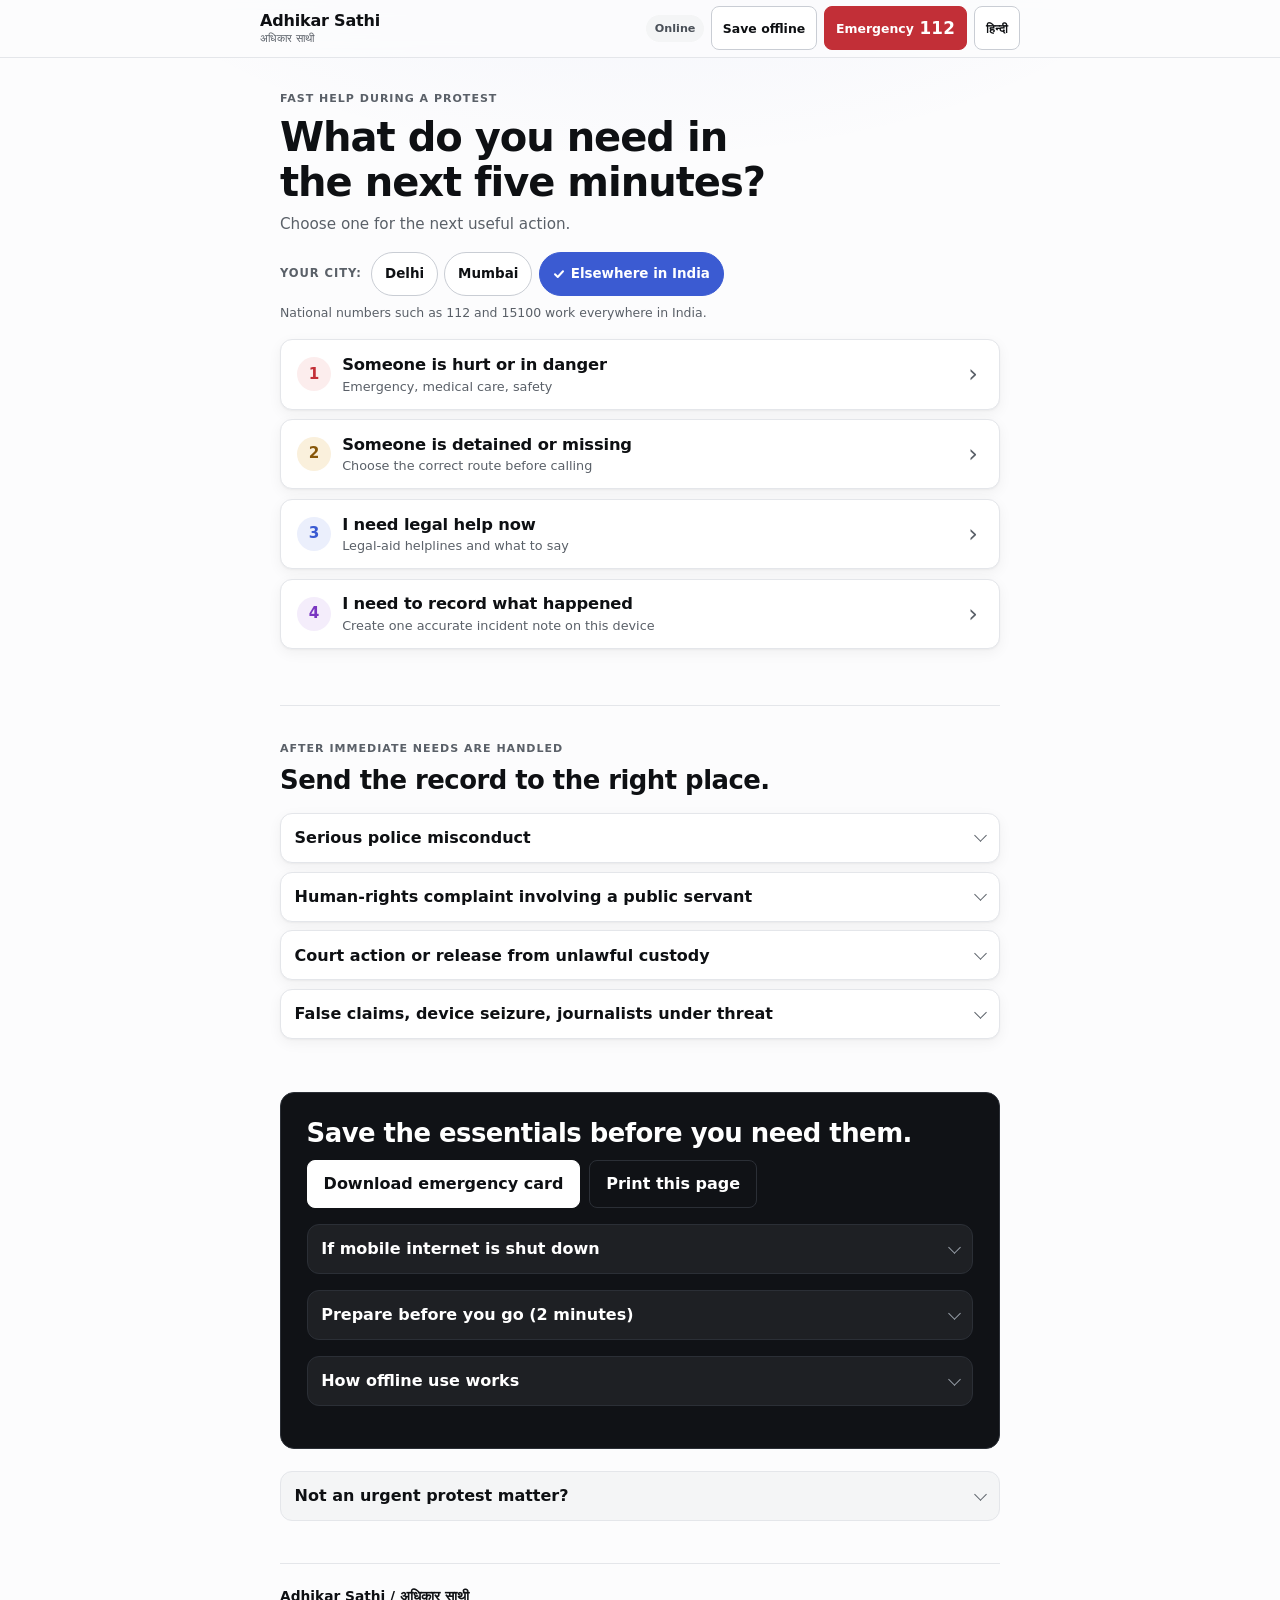
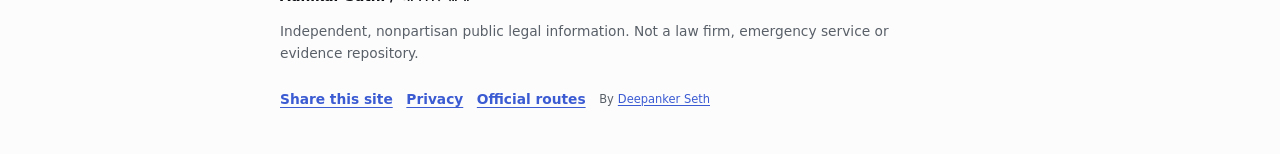
==== commit f0519782: "Redesign visual language: neutral surfaces, indigo accent, Linear-grade precision - Replace the warm" ====
--- a/site/index.html
+++ b/site/index.html
@@ -4,13 +4,13 @@
   <meta charset="utf-8">
   <meta name="viewport" content="width=device-width, initial-scale=1">
   <meta name="color-scheme" content="light dark">
-  <meta name="theme-color" content="#f6f3eb" media="(prefers-color-scheme: light)">
-  <meta name="theme-color" content="#111714" media="(prefers-color-scheme: dark)">
+  <meta name="theme-color" content="#fcfcfd" media="(prefers-color-scheme: light)">
+  <meta name="theme-color" content="#0a0b0d" media="(prefers-color-scheme: dark)">
   <meta name="description" content="Fast protest safety, detention, legal-aid and evidence help for people in India.">
   <meta property="og:title" content="Adhikar Sathi — Help when it matters">
   <meta property="og:description" content="Emergency help, detention support, legal aid and a safe incident record—without an account or data upload.">
   <title>Adhikar Sathi — Protest help when it matters</title>
-  <link rel="icon" href="data:image/svg+xml,<svg xmlns='http://www.w3.org/2000/svg' viewBox='0 0 64 64'><rect width='64' height='64' rx='12' fill='%23103a32'/><text x='32' y='44' text-anchor='middle' font-size='40' fill='white'>A</text></svg>">
+  <link rel="icon" href="data:image/svg+xml,<svg xmlns='http://www.w3.org/2000/svg' viewBox='0 0 64 64'><rect width='64' height='64' rx='14' fill='%233b5bd2'/><text x='32' y='44' text-anchor='middle' font-size='40' fill='white'>A</text></svg>">
   <link rel="canonical" href="https://adhikarsathi.com/">
   <link rel="stylesheet" href="styles.css">
 </head>
--- a/site/styles.css
+++ b/site/styles.css
@@ -1,90 +1,104 @@
 /* Adhikar Sathi — design system.
-   Two schemes (auto light/dark), one token vocabulary. Every text/surface pair
-   is verified against WCAG AA (4.5:1 text, 3:1 UI) — see DESIGN.md. */
+   Neutral, precise, product-grade: near-white/near-black surfaces, hairline
+   borders, one indigo accent; red is reserved for emergency. Two automatic
+   schemes share one token vocabulary. Every text/surface pair is verified
+   against WCAG AA (4.5:1 text, 3:1 UI) — see DESIGN.md. */
 
 :root {
   color-scheme: light;
-  --paper: #f6f3eb;
-  --card: #fffdf8;
-  --soft: #eeeee7;
+  --paper: #fcfcfd;
+  --card: #ffffff;
+  --soft: #f4f5f6;
   --field: #ffffff;
-  --ink: #1c2a24;
-  --text: #26352f;
-  --muted: #4c5b54;
-  --line: #d5d9cf;
-  --line-strong: #a9b3aa;
-  --field-border: #8a968c;
-  --accent: #14524a;          /* interactive text, quiet borders */
-  --action: #14524a;          /* filled primary action */
-  --action-hover: #0d3f38;
+  --ink: #0e1013;
+  --text: #24272c;
+  --muted: #5a6068;
+  --line: #e4e6ea;
+  --line-strong: #c9cdd4;
+  --field-border: #767e89;
+  --accent: #3b5bd2;          /* interactive text and primary action */
+  --action: #3b5bd2;
+  --action-hover: #3049ad;
   --on-action: #ffffff;
-  --on-action-muted: #cfe2da;
-  --danger: #9d2c25;          /* filled emergency action */
-  --danger-hover: #82211b;
-  --danger-ink: #9d2c25;      /* emergency text on light surfaces */
+  --on-action-muted: #e4e9fe;
+  --danger: #c22f37;          /* filled emergency action */
+  --danger-hover: #a52630;
+  --danger-ink: #c22f37;
   --on-danger: #ffffff;
-  --danger-soft: #fbeeea;
-  --amber-ink: #7c4d08;
-  --amber-soft: #f8ecd4;
-  --blue-ink: #1c527a;
-  --blue-soft: #e7f0f7;
-  --green-soft: #e3efe8;
-  --network-ink: #245b47;
-  --invert-bg: #123f36;       /* the one dark band: “save the essentials” */
+  --danger-soft: #fceded;
+  --amber-ink: #87570a;
+  --amber-soft: #faf0dc;
+  --lawyer-ink: #3b5bd2;
+  --lawyer-soft: #ebeffc;
+  --violet-ink: #7936c1;
+  --violet-soft: #f4edfb;
+  --network-ink: #4a5058;
+  --invert-bg: #101216;       /* the one dark band: “save the essentials” */
   --invert-ink: #ffffff;
-  --invert-text: #dce9e3;
-  --invert-muted: #c2d6cd;
-  --invert-line: #3d6a5f;
-  --invert-surface: rgba(255, 255, 255, .07);
-  --focus: #0b6bb0;
-  --focus-invert: #7fc4f0;    /* ring color on dark surfaces */
-  --shadow-sm: 0 1px 2px rgba(16, 40, 33, .05), 0 4px 14px rgba(16, 40, 33, .05);
-  --shadow-panel: 0 10px 28px rgba(16, 40, 33, .08);
+  --invert-text: #c9cdd3;
+  --invert-muted: #9aa1ab;
+  --invert-line: #2b2f36;
+  --invert-surface: rgba(255, 255, 255, .06);
+  --invert-accent: #9db2ff;
+  --focus: #3b5bd2;
+  --focus-invert: #9db2ff;
+  --toast-bg: #17191d;
+  --toast-ink: #f2f3f5;
+  --glow: rgba(59, 91, 210, .06);
+  --selection: rgba(59, 91, 210, .22);
+  --shadow-sm: 0 1px 2px rgba(9, 10, 12, .04), 0 4px 14px rgba(9, 10, 12, .05);
+  --shadow-panel: 0 12px 32px rgba(9, 10, 12, .07);
   --radius-sm: 8px;
   --radius: 12px;
-  --radius-lg: 16px;
-  --duration: 150ms;
+  --radius-lg: 14px;
+  --duration: 130ms;
 }
 
 @media (prefers-color-scheme: dark) {
   :root {
     color-scheme: dark;
-    --paper: #111714;
-    --card: #181f1b;
-    --soft: #212a25;
-    --field: #131a16;
-    --ink: #e9efe9;
-    --text: #cfd9d1;
-    --muted: #9fada4;
-    --line: #2c362f;
-    --line-strong: #48544b;
-    --field-border: #66756b;
-    --accent: #93cbb4;
-    --action: #2e7160;
-    --action-hover: #25604f;
-    --on-action: #eaf3ee;
-    --on-action-muted: #dcede5;
-    --danger: #ad453b;
-    --danger-hover: #98392f;
-    --danger-ink: #eda49b;
-    --on-danger: #ffe9e6;
-    --danger-soft: #3a2320;
-    --amber-ink: #e0b269;
-    --amber-soft: #352a17;
-    --blue-ink: #8fc1e3;
-    --blue-soft: #1a2a35;
-    --green-soft: #1d322a;
-    --network-ink: #a4d8bf;
-    --invert-bg: #182721;
-    --invert-ink: #e9efe9;
-    --invert-text: #dce9e3;
-    --invert-muted: #b5c8bf;
-    --invert-line: #35473f;
+    --paper: #0a0b0d;
+    --card: #121316;
+    --soft: #1a1c20;
+    --field: #101114;
+    --ink: #f4f5f7;
+    --text: #c9cdd3;
+    --muted: #959ca6;
+    --line: #23262b;
+    --line-strong: #3a3e45;
+    --field-border: #6e7681;
+    --accent: #9caeff;
+    --action: #4a66d6;
+    --action-hover: #3e56b6;
+    --on-action: #f4f6ff;
+    --on-action-muted: #f2f5ff;
+    --danger: #c4353d;
+    --danger-hover: #ab2b33;
+    --danger-ink: #f59a9a;
+    --on-danger: #ffecec;
+    --danger-soft: #301b1c;
+    --amber-ink: #e3b366;
+    --amber-soft: #2e2415;
+    --lawyer-ink: #9caeff;
+    --lawyer-soft: #1b2137;
+    --violet-ink: #c9a1f0;
+    --violet-soft: #271d35;
+    --network-ink: #aab1bb;
+    --invert-bg: #15171b;
+    --invert-ink: #f4f5f7;
+    --invert-text: #c9cdd3;
+    --invert-muted: #959ca6;
+    --invert-line: #2e3238;
     --invert-surface: rgba(255, 255, 255, .05);
-    --focus: #57a9e8;
-    --focus-invert: #57a9e8;
-    --shadow-sm: 0 1px 2px rgba(0, 0, 0, .25);
-    --shadow-panel: 0 10px 28px rgba(0, 0, 0, .3);
+    --invert-accent: #9caeff;
+    --focus: #8fa5ff;
+    --focus-invert: #8fa5ff;
+    --toast-bg: #26282e;
+    --toast-ink: #f2f3f5;
+    --glow: rgba(140, 160, 255, .09);
+    --selection: rgba(140, 165, 255, .3);
+    --shadow-sm: 0 1px 2px rgba(0, 0, 0, .4);
+    --shadow-panel: 0 16px 40px rgba(0, 0, 0, .5);
   }
 }
 
@@ -96,21 +110,23 @@
 body {
   margin: 0;
   color: var(--text);
-  background: var(--paper);
+  background: radial-gradient(52rem 26rem at 50% -8rem, var(--glow), transparent 70%) no-repeat, var(--paper);
   font-family: ui-sans-serif, system-ui, -apple-system, BlinkMacSystemFont, "Segoe UI", sans-serif;
   font-size: 16px;
   line-height: 1.55;
   overflow-wrap: break-word;
   -webkit-text-size-adjust: 100%;
   text-rendering: optimizeLegibility;
+  -webkit-font-smoothing: antialiased;
 }
 html[lang="hi"] body { line-height: 1.65; }
 
+::selection { background: var(--selection); }
 p { text-wrap: pretty; }
 a {
   color: var(--accent);
-  text-decoration-thickness: .08em;
-  text-underline-offset: .18em;
+  text-decoration-thickness: .07em;
+  text-underline-offset: .19em;
 }
 a:visited { color: var(--accent); }
 button, input, select, textarea { font: inherit; }
@@ -171,6 +187,16 @@
   background: var(--paper);
   border-bottom: 1px solid var(--line);
 }
+@supports ((-webkit-backdrop-filter: blur(10px)) or (backdrop-filter: blur(10px))) {
+  .topbar {
+    background: color-mix(in srgb, var(--paper) 86%, transparent);
+    -webkit-backdrop-filter: saturate(160%) blur(10px);
+    backdrop-filter: saturate(160%) blur(10px);
+  }
+  @media (prefers-reduced-transparency: reduce) {
+    .topbar { background: var(--paper); -webkit-backdrop-filter: none; backdrop-filter: none; }
+  }
+}
 .brand {
   min-width: 90px;
   min-height: 44px;
@@ -182,7 +208,7 @@
   line-height: 1.08;
 }
 .brand:visited { color: var(--ink); }
-.brand strong { font-size: 1rem; letter-spacing: -.01em; }
+.brand strong { font-size: 1rem; font-weight: 650; letter-spacing: -.012em; }
 .brand span { margin-top: .22rem; color: var(--muted); font-size: .7rem; }
 .top-actions { display: flex; align-items: center; gap: .4rem; }
 .quiet-button,
@@ -196,26 +222,26 @@
   border: 1px solid var(--line-strong);
   border-radius: var(--radius-sm);
   font-size: .78rem;
-  font-weight: 700;
+  font-weight: 600;
   text-decoration: none;
   white-space: nowrap;
   transition: background-color var(--duration) ease-out, border-color var(--duration) ease-out;
 }
-.quiet-button { color: var(--accent); background: var(--card); }
-.quiet-button:visited { color: var(--accent); }
+.quiet-button { color: var(--ink); background: var(--card); }
+.quiet-button:visited { color: var(--ink); }
 .quiet-button:hover { background: var(--soft); }
 .header-emergency { color: var(--on-danger); background: var(--danger); border-color: var(--danger); }
 .header-emergency:visited { color: var(--on-danger); }
 .header-emergency:hover { background: var(--danger-hover); border-color: var(--danger-hover); }
 .header-emergency:active { transform: translateY(1px); }
-.header-emergency strong { font-size: 1.05rem; font-variant-numeric: tabular-nums; letter-spacing: .01em; }
+.header-emergency strong { font-size: 1.05rem; font-weight: 700; font-variant-numeric: tabular-nums; letter-spacing: .01em; }
 .network {
   border-radius: 999px;
   padding: .28rem .55rem;
   color: var(--network-ink);
-  background: var(--green-soft);
+  background: var(--soft);
   font-size: .7rem;
-  font-weight: 700;
+  font-weight: 600;
 }
 .network.offline { color: var(--amber-ink); background: var(--amber-soft); }
 .offline-banner {
@@ -223,7 +249,7 @@
   padding: .6rem max(.75rem, env(safe-area-inset-right)) .6rem max(.75rem, env(safe-area-inset-left));
   color: var(--amber-ink);
   background: var(--amber-soft);
-  border-bottom: 1px solid var(--line-strong);
+  border-bottom: 1px solid var(--line);
   font-size: .82rem;
   text-align: center;
 }
@@ -232,34 +258,32 @@
 /* ---------- layout + type ---------- */
 
 main, footer { width: min(720px, 100% - 24px); margin-inline: auto; }
-.hero { padding: 1.1rem 0 .4rem; }
+.hero { padding: 1.2rem 0 .4rem; }
 .kicker {
-  margin: 0 0 .45rem;
+  margin: 0 0 .5rem;
   color: var(--muted);
   font-size: .69rem;
-  font-weight: 750;
-  letter-spacing: .1em;
+  font-weight: 600;
+  letter-spacing: .09em;
   line-height: 1.4;
   text-transform: uppercase;
 }
 .danger-panel .kicker { color: var(--danger-ink); }
 .custody-panel .kicker { color: var(--amber-ink); }
-.lawyer-panel .kicker { color: var(--blue-ink); }
-.record-panel .kicker, .after-safe .kicker { color: var(--accent); }
+.lawyer-panel .kicker { color: var(--lawyer-ink); }
+.record-panel .kicker { color: var(--violet-ink); }
 h1, h2 {
   margin: 0;
   color: var(--ink);
-  font-family: Georgia, "Times New Roman", serif;
-  font-weight: 500;
-  letter-spacing: -.02em;
+  font-weight: 650;
+  letter-spacing: -.025em;
   text-wrap: balance;
 }
-h1 { max-width: 22ch; font-size: clamp(1.6rem, 1.05rem + 2.6vw, 2.35rem); line-height: 1.14; }
-h2 { font-size: clamp(1.25rem, 1rem + 1.3vw, 1.6rem); line-height: 1.2; }
-h3 { margin: 1.6rem 0 .6rem; color: var(--ink); font-size: 1.02rem; line-height: 1.3; }
+h1 { max-width: 24ch; font-size: clamp(1.7rem, 1.12rem + 2.7vw, 2.5rem); line-height: 1.12; }
+h2 { font-size: clamp(1.28rem, 1.04rem + 1.25vw, 1.62rem); line-height: 1.18; letter-spacing: -.02em; }
+h3 { margin: 1.6rem 0 .6rem; color: var(--ink); font-size: 1rem; font-weight: 650; line-height: 1.3; }
 html[lang="hi"] h1,
 html[lang="hi"] h2 {
-  font-family: ui-sans-serif, system-ui, -apple-system, BlinkMacSystemFont, "Segoe UI", sans-serif;
   font-weight: 700;
   letter-spacing: 0;
   line-height: 1.3;
@@ -269,8 +293,8 @@
 
 /* ---------- city choice ---------- */
 
-.city-select { display: flex; flex-wrap: wrap; align-items: center; gap: .4rem; margin-top: .9rem; }
-.city-label { flex-basis: 100%; color: var(--muted); font-size: .72rem; font-weight: 750; letter-spacing: .08em; text-transform: uppercase; }
+.city-select { display: flex; flex-wrap: wrap; align-items: center; gap: .4rem; margin-top: .95rem; }
+.city-label { flex-basis: 100%; color: var(--muted); font-size: .72rem; font-weight: 600; letter-spacing: .08em; text-transform: uppercase; }
 .city-chip {
   min-height: 44px;
   display: inline-flex;
@@ -279,13 +303,13 @@
   padding: .45rem .8rem;
   border: 1px solid var(--line-strong);
   border-radius: 999px;
-  color: var(--accent);
+  color: var(--ink);
   background: var(--card);
   font-size: .84rem;
-  font-weight: 700;
+  font-weight: 600;
   transition: background-color var(--duration) ease-out, border-color var(--duration) ease-out, color var(--duration) ease-out;
 }
-.city-chip:hover { background: var(--soft); border-color: var(--accent); }
+.city-chip:hover { background: var(--soft); border-color: var(--field-border); }
 .city-chip[aria-pressed="true"] { color: var(--on-action); background: var(--action); border-color: var(--action); }
 .city-chip[aria-pressed="true"]::before {
   content: "";
@@ -300,7 +324,7 @@
 
 /* ---------- the four routes ---------- */
 
-.routes { display: grid; gap: .5rem; padding: .6rem 0 1.9rem; }
+.routes { display: grid; gap: .5rem; padding: .65rem 0 1.9rem; }
 .route {
   width: 100%;
   min-height: 68px;
@@ -317,7 +341,7 @@
   text-align: left;
   transition: background-color var(--duration) ease-out, border-color var(--duration) ease-out, box-shadow var(--duration) ease-out, transform 90ms ease-out;
 }
-.route:hover { border-color: var(--line-strong); box-shadow: 0 6px 18px rgba(16, 40, 33, .1); }
+.route:hover { border-color: var(--line-strong); background: var(--soft); }
 .route:active { transform: translateY(1px); box-shadow: none; }
 .route[aria-expanded="true"] { border-color: var(--accent); box-shadow: 0 0 0 1px var(--accent); }
 .route-number {
@@ -326,22 +350,21 @@
   display: grid;
   place-items: center;
   border-radius: 50%;
-  font-family: Georgia, serif;
-  font-size: 1rem;
-  font-weight: 700;
+  font-size: .95rem;
+  font-weight: 650;
   font-variant-numeric: tabular-nums;
   color: var(--muted);
   background: var(--soft);
 }
 .route.danger .route-number { color: var(--danger-ink); background: var(--danger-soft); }
 .route.custody .route-number { color: var(--amber-ink); background: var(--amber-soft); }
-.route.lawyer .route-number { color: var(--blue-ink); background: var(--blue-soft); }
-.route.record .route-number { color: var(--accent); background: var(--green-soft); }
+.route.lawyer .route-number { color: var(--lawyer-ink); background: var(--lawyer-soft); }
+.route.record .route-number { color: var(--violet-ink); background: var(--violet-soft); }
 .route strong, .route small { display: block; }
-.route strong { font-size: 1.02rem; font-weight: 650; line-height: 1.3; letter-spacing: -.005em; }
+.route strong { font-size: 1.02rem; font-weight: 600; line-height: 1.3; letter-spacing: -.01em; }
 .route small { margin-top: .16rem; color: var(--muted); font-size: .8rem; line-height: 1.35; }
-.route-arrow { color: var(--muted); font-size: 1.55rem; font-weight: 400; line-height: 1; text-align: center; transition: transform var(--duration) ease-out; }
-.route:hover .route-arrow { transform: translateX(2px); }
+.route-arrow { color: var(--muted); font-size: 1.5rem; font-weight: 400; line-height: 1; text-align: center; transition: transform var(--duration) ease-out, color var(--duration) ease-out; }
+.route:hover .route-arrow { transform: translateX(2px); color: var(--ink); }
 
 /* ---------- help panels ---------- */
 
@@ -349,7 +372,7 @@
   margin: 0 0 1.9rem;
   padding: 1rem;
   border: 1px solid var(--line);
-  border-top: 4px solid var(--accent);
+  border-top: 3px solid var(--accent);
   border-radius: var(--radius-lg);
   background: var(--card);
   box-shadow: var(--shadow-panel);
@@ -357,8 +380,8 @@
 }
 .danger-panel { border-top-color: var(--danger); }
 .custody-panel { border-top-color: var(--amber-ink); }
-.lawyer-panel { border-top-color: var(--blue-ink); }
-.record-panel { border-top-color: var(--action); }
+.lawyer-panel { border-top-color: var(--lawyer-ink); }
+.record-panel { border-top-color: var(--violet-ink); }
 .panel-heading > p:not(.kicker), .form-note { color: var(--muted); }
 .panel-heading > p:not(.kicker) { font-size: .92rem; }
 .form-note { margin: 1rem 0 0; font-size: .88rem; }
@@ -375,18 +398,21 @@
   border: 1px solid var(--line-strong);
   border-radius: var(--radius);
   color: var(--accent);
-  background: var(--soft);
+  background: var(--card);
   text-decoration: none;
   transition: background-color var(--duration) ease-out, border-color var(--duration) ease-out, transform 90ms ease-out;
 }
 .call-card:visited { color: var(--accent); }
-.call-card:hover { background: var(--green-soft); border-color: var(--accent); }
+.call-card:hover { background: var(--lawyer-soft); border-color: var(--accent); }
 .call-card:active { transform: translateY(1px); }
 .call-card.primary { color: var(--on-action); background: var(--action); border-color: var(--action); }
 .call-card.primary:visited { color: var(--on-action); }
 .call-card.primary:hover { background: var(--action-hover); border-color: var(--action-hover); }
-.call-card > span { grid-row: 1 / 3; font-family: Georgia, serif; font-size: clamp(1.3rem, 6.5vw, 1.6rem); line-height: 1.05; font-variant-numeric: tabular-nums; white-space: nowrap; }
-.call-card strong { align-self: end; font-size: .9rem; line-height: 1.3; }
+a.call-card[href="tel:112"], a.call-card[href="tel:112"]:visited { color: var(--on-danger); background: var(--danger); border-color: var(--danger); }
+a.call-card[href="tel:112"]:hover { background: var(--danger-hover); border-color: var(--danger-hover); }
+a.call-card[href="tel:112"] small { color: var(--on-danger); }
+.call-card > span { grid-row: 1 / 3; font-size: clamp(1.25rem, 6vw, 1.5rem); font-weight: 650; letter-spacing: -.01em; line-height: 1.05; font-variant-numeric: tabular-nums; white-space: nowrap; }
+.call-card strong { align-self: end; font-size: .9rem; font-weight: 600; line-height: 1.3; }
 .call-card small { align-self: start; grid-column: 2; margin-top: .12rem; font-size: .78rem; color: var(--muted); }
 .call-card.primary small { color: var(--on-action-muted); }
 .call-card::after {
@@ -396,19 +422,19 @@
   width: 1.1rem;
   height: 1.1rem;
   background: currentColor;
-  opacity: .55;
+  opacity: .5;
   -webkit-mask: url("data:image/svg+xml,%3Csvg xmlns='http://www.w3.org/2000/svg' viewBox='0 0 24 24' fill='black'%3E%3Cpath d='M6.62 10.79a15.05 15.05 0 0 0 6.59 6.59l2.2-2.2a1 1 0 0 1 1.02-.24c1.12.37 2.33.57 3.57.57a1 1 0 0 1 1 1V20a1 1 0 0 1-1 1C10.61 21 3 13.39 3 4a1 1 0 0 1 1-1h3.5a1 1 0 0 1 1 1c0 1.24.2 2.45.57 3.57a1 1 0 0 1-.25 1.02l-2.2 2.2z'/%3E%3C/svg%3E") center / contain no-repeat;
   mask: url("data:image/svg+xml,%3Csvg xmlns='http://www.w3.org/2000/svg' viewBox='0 0 24 24' fill='black'%3E%3Cpath d='M6.62 10.79a15.05 15.05 0 0 0 6.59 6.59l2.2-2.2a1 1 0 0 1 1.02-.24c1.12.37 2.33.57 3.57.57a1 1 0 0 1 1 1V20a1 1 0 0 1-1 1C10.61 21 3 13.39 3 4a1 1 0 0 1 1-1h3.5a1 1 0 0 1 1 1c0 1.24.2 2.45.57 3.57a1 1 0 0 1-.25 1.02l-2.2 2.2z'/%3E%3C/svg%3E") center / contain no-repeat;
 }
 .call-card.primary::after { opacity: .9; }
 
 .decision-grid article { padding: .95rem; border: 1px solid var(--line); border-radius: var(--radius); background: var(--soft); }
-.decision-grid article > strong { display: block; color: var(--ink); line-height: 1.35; }
+.decision-grid article > strong { display: block; color: var(--ink); font-weight: 650; line-height: 1.35; }
 .decision-grid article > p { margin: .45rem 0 .9rem; color: var(--muted); font-size: .9rem; }
 .decision-grid .call-card { background: var(--card); }
 .decision-grid .call-card.primary { background: var(--action); }
-.emergency-line { margin: .75rem 0 1.1rem; padding: .55rem .85rem; border: 1px solid var(--line-strong); border-radius: var(--radius-sm); background: var(--danger-soft); }
-.emergency-line a { min-height: 44px; display: inline-flex; align-items: center; padding-inline: .4rem; color: var(--danger-ink); font-weight: 800; }
+.emergency-line { margin: .75rem 0 1.1rem; padding: .55rem .85rem; border: 1px solid var(--line); border-radius: var(--radius-sm); background: var(--danger-soft); }
+.emergency-line a { min-height: 44px; display: inline-flex; align-items: center; padding-inline: .4rem; color: var(--danger-ink); font-weight: 700; }
 .emergency-line a:visited { color: var(--danger-ink); }
 
 .hospital-list { margin: 1rem 0 0; padding: .7rem .85rem; border: 1px solid var(--line); border-radius: var(--radius-sm); background: var(--soft); font-size: .88rem; }
@@ -422,7 +448,7 @@
 .steps li span, .steps.compact li { color: var(--muted); }
 .checklist { list-style: none; padding: 0; }
 .checklist li { position: relative; margin: .5rem 0; padding: .65rem .65rem .65rem 2.15rem; border-radius: var(--radius-sm); background: var(--soft); }
-.checklist li::before { content: "□"; position: absolute; left: .72rem; color: var(--accent); font-weight: 900; }
+.checklist li::before { content: "□"; position: absolute; left: .72rem; color: var(--accent); font-weight: 700; }
 
 /* ---------- disclosure ---------- */
 
@@ -435,7 +461,7 @@
   padding: .7rem .85rem;
   color: var(--ink);
   cursor: pointer;
-  font-weight: 650;
+  font-weight: 600;
   line-height: 1.35;
   list-style: none;
 }
@@ -446,8 +472,8 @@
   margin-left: auto;
   width: .5rem;
   height: .5rem;
-  border-right: 2px solid var(--muted);
-  border-bottom: 2px solid var(--muted);
+  border-right: 1.5px solid var(--muted);
+  border-bottom: 1.5px solid var(--muted);
   transform: translateY(-2px) rotate(45deg);
   transition: transform var(--duration) ease-out;
 }
@@ -456,11 +482,11 @@
 details > :last-child { margin-bottom: .9rem; }
 details p { color: var(--muted); }
 
-.say-this { margin: 1rem 0; padding: .95rem; border: 1px solid var(--line); border-radius: var(--radius); background: var(--blue-soft); }
-.say-this strong { color: var(--blue-ink); }
+.say-this { margin: 1rem 0; padding: .95rem; border: 1px solid var(--line); border-radius: var(--radius); background: var(--lawyer-soft); }
+.say-this strong { color: var(--lawyer-ink); }
 .say-this p { margin-bottom: 0; }
 .small-note { color: var(--muted); font-size: .86rem; }
-.text-link { min-height: 44px; display: inline-flex; align-items: center; margin: .15rem 0; font-weight: 700; overflow-wrap: anywhere; }
+.text-link { min-height: 44px; display: inline-flex; align-items: center; margin: .15rem 0; font-weight: 600; overflow-wrap: anywhere; }
 
 /* ---------- buttons ---------- */
 
@@ -471,7 +497,7 @@
   justify-content: center;
   border-radius: var(--radius-sm);
   padding: .7rem 1rem;
-  font-weight: 700;
+  font-weight: 600;
   line-height: 1.25;
   text-align: center;
   text-decoration: none;
@@ -480,17 +506,17 @@
 .copy-button, .generate-button { border: 1px solid var(--action); color: var(--on-action); background: var(--action); }
 .copy-button:visited { color: var(--on-action); }
 .copy-button:hover, .generate-button:hover { background: var(--action-hover); border-color: var(--action-hover); }
-.secondary-button, .back-button { border: 1px solid var(--line-strong); color: var(--accent); background: var(--card); }
-.secondary-button:hover, .back-button:hover { background: var(--soft); border-color: var(--accent); }
+.secondary-button, .back-button { border: 1px solid var(--line-strong); color: var(--ink); background: var(--card); }
+.secondary-button:hover, .back-button:hover { background: var(--soft); border-color: var(--field-border); }
 .copy-button:active, .secondary-button:active, .generate-button:active, .back-button:active { transform: translateY(1px); }
 .back-button { width: 100%; margin: 1rem 0 0; }
 
 /* ---------- incident form ---------- */
 
 form { display: grid; gap: .9rem; margin-top: 1.25rem; }
-label { display: flex; flex-direction: column; gap: .4rem; color: var(--ink); font-size: .92rem; font-weight: 650; }
+label { display: flex; flex-direction: column; gap: .4rem; color: var(--ink); font-size: .92rem; font-weight: 600; }
 label:has(input[required], select[required], textarea[required]) > span:first-child::after { content: " *"; color: var(--danger-ink); }
-label small { color: var(--muted); font-size: .82rem; font-weight: 500; }
+label small { color: var(--muted); font-size: .82rem; font-weight: 400; }
 input, select, textarea {
   width: 100%;
   min-height: 50px;
@@ -506,15 +532,16 @@
 input:user-invalid, select:user-invalid, textarea:user-invalid { border-color: var(--danger-ink); box-shadow: 0 0 0 1px var(--danger-ink); }
 .confirm { min-height: 52px; flex-direction: row; align-items: flex-start; gap: .7rem; padding: .75rem; border-radius: var(--radius-sm); background: var(--soft); }
 .confirm input { width: 24px; min-height: 24px; height: 24px; min-width: 24px; margin: 0; flex: 0 0 auto; accent-color: var(--action); }
-.confirm span { font-weight: 550; }
+.confirm span { font-weight: 500; }
 .incident-output { margin-top: 1.25rem; padding-top: 1.25rem; border-top: 1px solid var(--line); }
-.success-message { margin: 0 0 .8rem; padding: .75rem .85rem; border: 1px solid var(--line-strong); border-radius: var(--radius-sm); color: var(--network-ink); background: var(--green-soft); font-weight: 700; }
+.success-message { margin: 0 0 .8rem; padding: .75rem .85rem; border: 1px solid var(--line); border-radius: var(--radius-sm); color: var(--violet-ink); background: var(--violet-soft); font-weight: 600; }
 .incident-output textarea { min-height: 320px; font-family: ui-monospace, SFMono-Regular, Menlo, monospace; font-size: .86rem; line-height: 1.5; }
 .output-actions, .offline-actions, .resource-links { display: flex; flex-wrap: wrap; gap: .55rem; margin-top: .7rem; }
 
 /* ---------- after-safe / report routes ---------- */
 
 .after-safe { margin-top: 1.6rem; padding: 2.2rem 0 1.4rem; border-top: 1px solid var(--line); }
+.after-safe .kicker { color: var(--muted); }
 .report-list { display: grid; gap: .55rem; margin-top: 1.1rem; }
 .report-item { margin: 0; background: var(--card); box-shadow: var(--shadow-sm); }
 .report-content { padding-bottom: .1rem; }
@@ -528,18 +555,27 @@
   border: 1px solid var(--line);
   border-radius: var(--radius-sm);
   background: var(--soft);
-  font-weight: 700;
+  font-weight: 600;
   line-height: 1.25;
   overflow-wrap: anywhere;
 }
 
-/* ---------- offline band ---------- */
-
-.offline { margin-top: 1.9rem; padding: 1.25rem; border-radius: var(--radius-lg); color: var(--invert-text); background: var(--invert-bg); --focus: var(--focus-invert); }
+/* ---------- essentials band ---------- */
+
+.offline {
+  margin-top: 1.9rem;
+  padding: 1.25rem;
+  border: 1px solid var(--invert-line);
+  border-radius: var(--radius-lg);
+  color: var(--invert-text);
+  background: var(--invert-bg);
+  --focus: var(--focus-invert);
+  --accent: var(--invert-accent);
+}
 .offline h2 { color: var(--invert-ink); }
-.offline .copy-button { color: var(--accent); background: var(--card); border-color: var(--card); }
-.offline .copy-button:visited { color: var(--accent); }
-.offline .copy-button:hover { border-color: var(--soft); background: var(--soft); }
+.offline .copy-button { color: var(--ink); background: var(--card); border-color: var(--card); }
+.offline .copy-button:visited { color: var(--ink); }
+.offline .copy-button:hover { background: var(--soft); border-color: var(--soft); }
 .offline .secondary-button { color: var(--invert-ink); background: transparent; border-color: var(--invert-line); }
 .offline .secondary-button:hover { background: var(--invert-surface); border-color: var(--invert-muted); }
 .offline-details { border-color: var(--invert-line); background: var(--invert-surface); }
@@ -567,9 +603,9 @@
   color: var(--accent);
   background: transparent;
   text-decoration: underline;
-  text-underline-offset: .18em;
+  text-underline-offset: .19em;
   cursor: pointer;
-  font-weight: 700;
+  font-weight: 600;
 }
 footer small { display: inline-flex; align-items: center; min-height: 44px; }
 footer small a { min-height: 44px; display: inline-flex; align-items: center; margin-left: .25rem; }
@@ -584,16 +620,18 @@
   max-width: min(420px, calc(100% - 1.5rem));
   padding: .8rem 1rem;
   border-radius: var(--radius-sm);
-  color: var(--on-action);
-  background: var(--action);
+  color: var(--toast-ink);
+  background: var(--toast-bg);
   box-shadow: var(--shadow-panel);
   text-align: center;
+  font-size: .9rem;
+  font-weight: 500;
 }
 
 /* ---------- privacy / 404 ---------- */
 
 .privacy-page { width: min(720px, 100% - 24px); margin: 0 auto; padding: 1.6rem 0 4rem; }
-.privacy-page > a { min-height: 44px; display: inline-flex; align-items: center; font-weight: 700; }
+.privacy-page > a { min-height: 44px; display: inline-flex; align-items: center; font-weight: 600; }
 .privacy-page h1 { margin: .75rem 0 1rem; }
 .privacy-page p { color: var(--muted); }
 .privacy-page h2 { margin-top: 2rem; }
@@ -603,7 +641,7 @@
 
 @media (min-width: 620px) {
   .topbar { padding-inline: max(1rem, calc((100vw - 760px) / 2)); }
-  .hero { padding-top: 2rem; }
+  .hero { padding-top: 2.1rem; }
   .city-label { flex-basis: auto; margin-right: .2rem; }
   .call-grid { grid-template-columns: repeat(2, minmax(0, 1fr)); }
   .call-grid.three { grid-template-columns: repeat(3, minmax(0, 1fr)); }
@@ -629,13 +667,13 @@
   .hero { padding-top: .9rem; }
   .city-chip { padding-inline: .65rem; font-size: .8rem; }
   .route { grid-template-columns: 32px minmax(0, 1fr) 18px; gap: .55rem; padding-inline: .65rem; }
-  .route-number { width: 32px; height: 32px; font-size: .95rem; }
+  .route-number { width: 32px; height: 32px; font-size: .9rem; }
   .help-panel { padding: .9rem; }
 }
 
 @media (max-height: 650px) and (max-width: 500px) {
   .hero { padding-top: .7rem; padding-bottom: .2rem; }
-  h1 { font-size: 1.45rem; }
+  h1 { font-size: 1.5rem; }
   .intro { margin-top: .4rem; font-size: .9rem; }
   .city-select { margin-top: .6rem; }
   .city-note { display: none; }
@@ -646,7 +684,7 @@
 
 @media (max-height: 600px) and (orientation: landscape) and (min-width: 600px) {
   .hero { padding-top: .9rem; }
-  h1 { font-size: 1.6rem; }
+  h1 { font-size: 1.65rem; }
   .routes { grid-template-columns: 1fr 1fr; }
   .route { min-height: 72px; }
 }
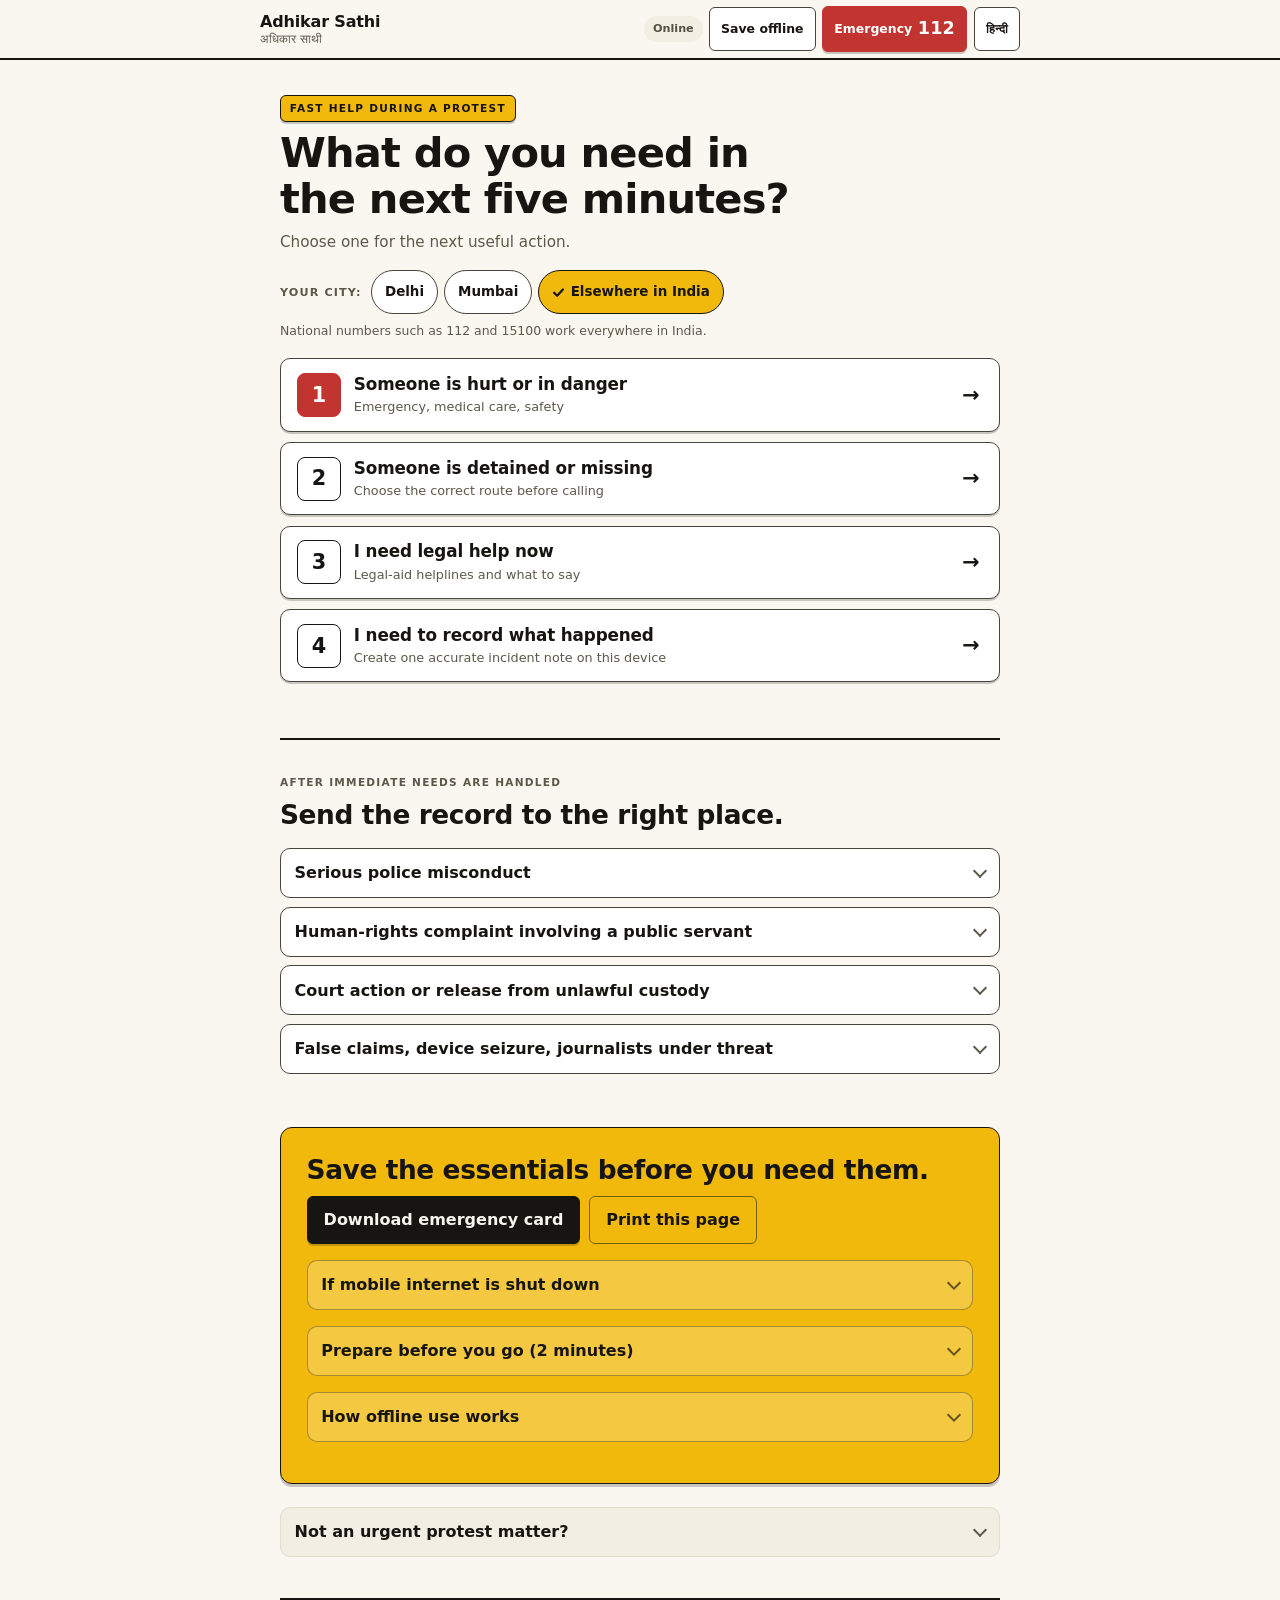
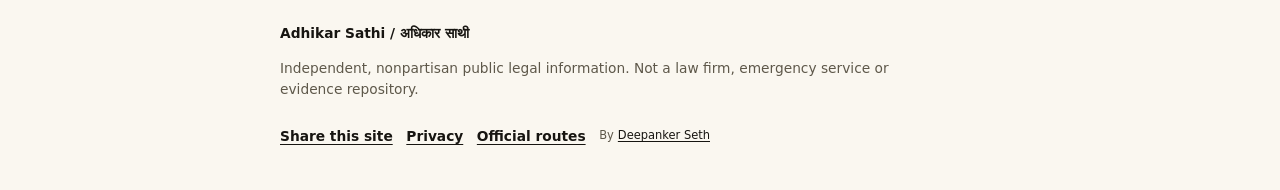
==== commit 7cc3b978: "Redesign: "signal plates on paper" — Indian wayfinding language, handcrafted - Identity drawn from t" ====
--- a/site/index.html
+++ b/site/index.html
@@ -4,13 +4,13 @@
   <meta charset="utf-8">
   <meta name="viewport" content="width=device-width, initial-scale=1">
   <meta name="color-scheme" content="light dark">
-  <meta name="theme-color" content="#fcfcfd" media="(prefers-color-scheme: light)">
-  <meta name="theme-color" content="#0a0b0d" media="(prefers-color-scheme: dark)">
+  <meta name="theme-color" content="#faf7f0" media="(prefers-color-scheme: light)">
+  <meta name="theme-color" content="#121110" media="(prefers-color-scheme: dark)">
   <meta name="description" content="Fast protest safety, detention, legal-aid and evidence help for people in India.">
   <meta property="og:title" content="Adhikar Sathi — Help when it matters">
   <meta property="og:description" content="Emergency help, detention support, legal aid and a safe incident record—without an account or data upload.">
   <title>Adhikar Sathi — Protest help when it matters</title>
-  <link rel="icon" href="data:image/svg+xml,<svg xmlns='http://www.w3.org/2000/svg' viewBox='0 0 64 64'><rect width='64' height='64' rx='14' fill='%233b5bd2'/><text x='32' y='44' text-anchor='middle' font-size='40' fill='white'>A</text></svg>">
+  <link rel="icon" href="data:image/svg+xml,<svg xmlns='http://www.w3.org/2000/svg' viewBox='0 0 64 64'><rect width='64' height='64' rx='13' fill='%23f2b90d'/><rect x='3' y='3' width='58' height='58' rx='10' fill='none' stroke='%23171511' stroke-width='3'/><text x='32' y='46' text-anchor='middle' font-size='38' font-weight='bold' fill='%23171511'>अ</text></svg>">
   <link rel="canonical" href="https://adhikarsathi.com/">
   <link rel="stylesheet" href="styles.css">
 </head>
@@ -56,22 +56,22 @@
       <button class="route danger" type="button" data-route="danger" aria-controls="panel-danger" aria-expanded="false">
         <span class="route-number">1</span>
         <span><strong data-en="Someone is hurt or in danger" data-hi="कोई घायल है या खतरे में है">Someone is hurt or in danger</strong><small data-en="Emergency, medical care, safety" data-hi="आपातकाल, चिकित्सा, सुरक्षा">Emergency, medical care, safety</small></span>
-        <span class="route-arrow" aria-hidden="true">›</span>
+        <span class="route-arrow" aria-hidden="true">→</span>
       </button>
       <button class="route custody" type="button" data-route="custody" aria-controls="panel-custody" aria-expanded="false">
         <span class="route-number">2</span>
         <span><strong data-en="Someone is detained or missing" data-hi="कोई हिरासत में है या लापता है">Someone is detained or missing</strong><small data-en="Choose the correct route before calling" data-hi="कॉल से पहले सही रास्ता चुनें">Choose the correct route before calling</small></span>
-        <span class="route-arrow" aria-hidden="true">›</span>
+        <span class="route-arrow" aria-hidden="true">→</span>
       </button>
       <button class="route lawyer" type="button" data-route="lawyer" aria-controls="panel-lawyer" aria-expanded="false">
         <span class="route-number">3</span>
         <span><strong data-en="I need legal help now" data-hi="मुझे अभी कानूनी सहायता चाहिए">I need legal help now</strong><small data-en="Legal-aid helplines and what to say" data-hi="कानूनी सहायता हेल्पलाइन और क्या कहना है">Legal-aid helplines and what to say</small></span>
-        <span class="route-arrow" aria-hidden="true">›</span>
+        <span class="route-arrow" aria-hidden="true">→</span>
       </button>
       <button class="route record" type="button" data-route="record" aria-controls="panel-record" aria-expanded="false">
         <span class="route-number">4</span>
         <span><strong data-en="I need to record what happened" data-hi="जो हुआ उसे दर्ज करना है">I need to record what happened</strong><small data-en="Create one accurate incident note on this device" data-hi="इस उपकरण पर एक सही घटना नोट बनाएँ">Create one accurate incident note on this device</small></span>
-        <span class="route-arrow" aria-hidden="true">›</span>
+        <span class="route-arrow" aria-hidden="true">→</span>
       </button>
     </section>
 
--- a/site/styles.css
+++ b/site/styles.css
@@ -1,104 +1,83 @@
-/* Adhikar Sathi — design system.
-   Neutral, precise, product-grade: near-white/near-black surfaces, hairline
-   borders, one indigo accent; red is reserved for emergency. Two automatic
-   schemes share one token vocabulary. Every text/surface pair is verified
-   against WCAG AA (4.5:1 text, 3:1 UI) — see DESIGN.md. */
+/* Adhikar Sathi — design system: “signal plates on paper”.
+   The visual language of Indian public wayfinding — platform numerals,
+   black-on-yellow signal plates, emergency red, ruled civic documents —
+   set calmly on warm paper. One yellow, one red, warm ink; nothing else.
+   Two automatic schemes share one token vocabulary; every text/surface
+   pair is verified against WCAG AA (4.5:1 text, 3:1 UI) — see DESIGN.md. */
 
 :root {
   color-scheme: light;
-  --paper: #fcfcfd;
+  --paper: #faf7f0;
   --card: #ffffff;
-  --soft: #f4f5f6;
+  --soft: #f2eee3;
   --field: #ffffff;
-  --ink: #0e1013;
-  --text: #24272c;
-  --muted: #5a6068;
-  --line: #e4e6ea;
-  --line-strong: #c9cdd4;
-  --field-border: #767e89;
-  --accent: #3b5bd2;          /* interactive text and primary action */
-  --action: #3b5bd2;
-  --action-hover: #3049ad;
-  --on-action: #ffffff;
-  --on-action-muted: #e4e9fe;
-  --danger: #c22f37;          /* filled emergency action */
-  --danger-hover: #a52630;
-  --danger-ink: #c22f37;
+  --ink: #171511;
+  --text: #2a2721;
+  --muted: #5e584a;
+  --line: #e3ddce;
+  --line-bold: #4a453c;
+  --field-border: #6e6759;
+  --accent: #171511;            /* links: ink + underline (document convention) */
+  --signal: #f2b90d;            /* the one identity color: signal yellow plates */
+  --on-signal: #171511;
+  --signal-soft: #fbf3dc;
+  --signal-deep: #6b4e12;       /* text-safe yellow-brown for tinted fields */
+  --danger: #c23430;            /* emergency red — 112 only */
+  --danger-hover: #a02a27;
   --on-danger: #ffffff;
-  --danger-soft: #fceded;
-  --amber-ink: #87570a;
-  --amber-soft: #faf0dc;
-  --lawyer-ink: #3b5bd2;
-  --lawyer-soft: #ebeffc;
-  --violet-ink: #7936c1;
-  --violet-soft: #f4edfb;
-  --network-ink: #4a5058;
-  --invert-bg: #101216;       /* the one dark band: “save the essentials” */
-  --invert-ink: #ffffff;
-  --invert-text: #c9cdd3;
-  --invert-muted: #9aa1ab;
-  --invert-line: #2b2f36;
-  --invert-surface: rgba(255, 255, 255, .06);
-  --invert-accent: #9db2ff;
-  --focus: #3b5bd2;
-  --focus-invert: #9db2ff;
-  --toast-bg: #17191d;
-  --toast-ink: #f2f3f5;
-  --glow: rgba(59, 91, 210, .06);
-  --selection: rgba(59, 91, 210, .22);
-  --shadow-sm: 0 1px 2px rgba(9, 10, 12, .04), 0 4px 14px rgba(9, 10, 12, .05);
-  --shadow-panel: 0 12px 32px rgba(9, 10, 12, .07);
-  --radius-sm: 8px;
-  --radius: 12px;
-  --radius-lg: 14px;
-  --duration: 130ms;
+  --danger-ink: #b7312c;
+  --danger-soft: #faecea;
+  --button: #171511;            /* primary action: ink plate */
+  --button-hover: #2e2b24;
+  --on-button: #f7f4ed;
+  --band-muted: #4a4530;        /* secondary text on the yellow band */
+  --network-ink: #55503f;
+  --toast-bg: #171511;
+  --toast-ink: #f5f2ea;
+  --focus: #171511;
+  --press: 0 2px 0 rgba(23, 21, 17, .22);
+  --press-deep: 0 3px 0 rgba(23, 21, 17, .22);
+  --radius-sm: 6px;
+  --radius-plate: 8px;
+  --radius: 10px;
+  --radius-lg: 12px;
+  --border-w: 1.5px;
+  --duration: 120ms;
 }
 
 @media (prefers-color-scheme: dark) {
   :root {
     color-scheme: dark;
-    --paper: #0a0b0d;
-    --card: #121316;
-    --soft: #1a1c20;
-    --field: #101114;
-    --ink: #f4f5f7;
-    --text: #c9cdd3;
-    --muted: #959ca6;
-    --line: #23262b;
-    --line-strong: #3a3e45;
-    --field-border: #6e7681;
-    --accent: #9caeff;
-    --action: #4a66d6;
-    --action-hover: #3e56b6;
-    --on-action: #f4f6ff;
-    --on-action-muted: #f2f5ff;
-    --danger: #c4353d;
-    --danger-hover: #ab2b33;
-    --danger-ink: #f59a9a;
-    --on-danger: #ffecec;
-    --danger-soft: #301b1c;
-    --amber-ink: #e3b366;
-    --amber-soft: #2e2415;
-    --lawyer-ink: #9caeff;
-    --lawyer-soft: #1b2137;
-    --violet-ink: #c9a1f0;
-    --violet-soft: #271d35;
-    --network-ink: #aab1bb;
-    --invert-bg: #15171b;
-    --invert-ink: #f4f5f7;
-    --invert-text: #c9cdd3;
-    --invert-muted: #959ca6;
-    --invert-line: #2e3238;
-    --invert-surface: rgba(255, 255, 255, .05);
-    --invert-accent: #9caeff;
-    --focus: #8fa5ff;
-    --focus-invert: #8fa5ff;
-    --toast-bg: #26282e;
-    --toast-ink: #f2f3f5;
-    --glow: rgba(140, 160, 255, .09);
-    --selection: rgba(140, 165, 255, .3);
-    --shadow-sm: 0 1px 2px rgba(0, 0, 0, .4);
-    --shadow-panel: 0 16px 40px rgba(0, 0, 0, .5);
+    --paper: #121110;
+    --card: #1b1916;
+    --soft: #242119;
+    --field: #171511;
+    --ink: #f2efe7;
+    --text: #d6d2c8;
+    --muted: #a49d8e;
+    --line: #37332b;
+    --line-bold: #706a5a;
+    --field-border: #837c6c;
+    --accent: #f2efe7;
+    --signal: #f0b429;
+    --on-signal: #171511;
+    --signal-soft: #2e2712;
+    --signal-deep: #e8c76a;
+    --danger: #c63e38;
+    --danger-hover: #b23530;
+    --on-danger: #fff3f2;
+    --danger-ink: #f09a93;
+    --danger-soft: #391f1d;
+    --button: #f2efe7;          /* dark mode: primary action is a paper plate */
+    --button-hover: #dcd8cd;
+    --on-button: #171511;
+    --band-muted: #4a4530;
+    --network-ink: #b5af9f;
+    --toast-bg: #2a2722;
+    --toast-ink: #f5f2ea;
+    --focus: #f2efe7;
+    --press: 0 2px 0 rgba(0, 0, 0, .55);
+    --press-deep: 0 3px 0 rgba(0, 0, 0, .55);
   }
 }
 
@@ -110,23 +89,22 @@
 body {
   margin: 0;
   color: var(--text);
-  background: radial-gradient(52rem 26rem at 50% -8rem, var(--glow), transparent 70%) no-repeat, var(--paper);
+  background: var(--paper);
   font-family: ui-sans-serif, system-ui, -apple-system, BlinkMacSystemFont, "Segoe UI", sans-serif;
   font-size: 16px;
   line-height: 1.55;
   overflow-wrap: break-word;
   -webkit-text-size-adjust: 100%;
   text-rendering: optimizeLegibility;
-  -webkit-font-smoothing: antialiased;
 }
 html[lang="hi"] body { line-height: 1.65; }
 
-::selection { background: var(--selection); }
+::selection { background: rgba(242, 185, 13, .35); }
 p { text-wrap: pretty; }
 a {
   color: var(--accent);
-  text-decoration-thickness: .07em;
-  text-underline-offset: .19em;
+  text-decoration-thickness: .09em;
+  text-underline-offset: .2em;
 }
 a:visited { color: var(--accent); }
 button, input, select, textarea { font: inherit; }
@@ -156,8 +134,8 @@
   align-items: center;
   padding: .7rem 1rem;
   border-radius: var(--radius-sm);
-  color: var(--on-action);
-  background: var(--action);
+  color: var(--on-button);
+  background: var(--button);
 }
 .skip-link:focus { left: max(.5rem, env(safe-area-inset-left)); }
 .sr-only {
@@ -172,7 +150,7 @@
   border: 0;
 }
 
-/* ---------- header ---------- */
+/* ---------- header: ruled document head ---------- */
 
 .topbar {
   position: sticky;
@@ -185,17 +163,7 @@
   min-height: calc(56px + env(safe-area-inset-top));
   padding: max(.4rem, env(safe-area-inset-top)) max(.75rem, env(safe-area-inset-right)) .4rem max(.75rem, env(safe-area-inset-left));
   background: var(--paper);
-  border-bottom: 1px solid var(--line);
-}
-@supports ((-webkit-backdrop-filter: blur(10px)) or (backdrop-filter: blur(10px))) {
-  .topbar {
-    background: color-mix(in srgb, var(--paper) 86%, transparent);
-    -webkit-backdrop-filter: saturate(160%) blur(10px);
-    backdrop-filter: saturate(160%) blur(10px);
-  }
-  @media (prefers-reduced-transparency: reduce) {
-    .topbar { background: var(--paper); -webkit-backdrop-filter: none; backdrop-filter: none; }
-  }
+  border-bottom: 2px solid var(--ink);
 }
 .brand {
   min-width: 90px;
@@ -208,8 +176,8 @@
   line-height: 1.08;
 }
 .brand:visited { color: var(--ink); }
-.brand strong { font-size: 1rem; font-weight: 650; letter-spacing: -.012em; }
-.brand span { margin-top: .22rem; color: var(--muted); font-size: .7rem; }
+.brand strong { font-size: 1rem; font-weight: 750; letter-spacing: -.01em; }
+.brand span { margin-top: .2rem; color: var(--muted); font-size: .72rem; }
 .top-actions { display: flex; align-items: center; gap: .4rem; }
 .quiet-button,
 .header-emergency {
@@ -219,36 +187,36 @@
   justify-content: center;
   gap: .35rem;
   padding: .5rem .7rem;
-  border: 1px solid var(--line-strong);
+  border: var(--border-w) solid var(--line-bold);
   border-radius: var(--radius-sm);
   font-size: .78rem;
-  font-weight: 600;
+  font-weight: 700;
   text-decoration: none;
   white-space: nowrap;
   transition: background-color var(--duration) ease-out, border-color var(--duration) ease-out;
 }
 .quiet-button { color: var(--ink); background: var(--card); }
 .quiet-button:visited { color: var(--ink); }
-.quiet-button:hover { background: var(--soft); }
-.header-emergency { color: var(--on-danger); background: var(--danger); border-color: var(--danger); }
+.quiet-button:hover { background: var(--soft); border-color: var(--ink); }
+.header-emergency { color: var(--on-danger); background: var(--danger); border-color: var(--danger); box-shadow: var(--press); }
 .header-emergency:visited { color: var(--on-danger); }
 .header-emergency:hover { background: var(--danger-hover); border-color: var(--danger-hover); }
-.header-emergency:active { transform: translateY(1px); }
-.header-emergency strong { font-size: 1.05rem; font-weight: 700; font-variant-numeric: tabular-nums; letter-spacing: .01em; }
+.header-emergency:active { transform: translateY(2px); box-shadow: none; }
+.header-emergency strong { font-size: 1.1rem; font-weight: 800; font-variant-numeric: tabular-nums; letter-spacing: .01em; }
 .network {
   border-radius: 999px;
   padding: .28rem .55rem;
   color: var(--network-ink);
   background: var(--soft);
   font-size: .7rem;
-  font-weight: 600;
-}
-.network.offline { color: var(--amber-ink); background: var(--amber-soft); }
+  font-weight: 700;
+}
+.network.offline { color: var(--signal-deep); background: var(--signal-soft); }
 .offline-banner {
   width: 100%;
   padding: .6rem max(.75rem, env(safe-area-inset-right)) .6rem max(.75rem, env(safe-area-inset-left));
-  color: var(--amber-ink);
-  background: var(--amber-soft);
+  color: var(--signal-deep);
+  background: var(--signal-soft);
   border-bottom: 1px solid var(--line);
   font-size: .82rem;
   text-align: center;
@@ -258,59 +226,65 @@
 /* ---------- layout + type ---------- */
 
 main, footer { width: min(720px, 100% - 24px); margin-inline: auto; }
-.hero { padding: 1.2rem 0 .4rem; }
+.hero { padding: 1.25rem 0 .4rem; }
 .kicker {
-  margin: 0 0 .5rem;
+  margin: 0 0 .55rem;
   color: var(--muted);
-  font-size: .69rem;
-  font-weight: 600;
-  letter-spacing: .09em;
+  font-size: .66rem;
+  font-weight: 750;
+  letter-spacing: .12em;
   line-height: 1.4;
   text-transform: uppercase;
 }
+.hero .kicker {
+  display: inline-block;
+  padding: .32rem .55rem .28rem;
+  border: var(--border-w) solid var(--ink);
+  border-radius: var(--radius-sm);
+  color: var(--on-signal);
+  background: var(--signal);
+  box-shadow: var(--press);
+}
 .danger-panel .kicker { color: var(--danger-ink); }
-.custody-panel .kicker { color: var(--amber-ink); }
-.lawyer-panel .kicker { color: var(--lawyer-ink); }
-.record-panel .kicker { color: var(--violet-ink); }
 h1, h2 {
   margin: 0;
   color: var(--ink);
-  font-weight: 650;
-  letter-spacing: -.025em;
+  font-weight: 750;
+  letter-spacing: -.02em;
   text-wrap: balance;
 }
-h1 { max-width: 24ch; font-size: clamp(1.7rem, 1.12rem + 2.7vw, 2.5rem); line-height: 1.12; }
-h2 { font-size: clamp(1.28rem, 1.04rem + 1.25vw, 1.62rem); line-height: 1.18; letter-spacing: -.02em; }
-h3 { margin: 1.6rem 0 .6rem; color: var(--ink); font-size: 1rem; font-weight: 650; line-height: 1.3; }
+h1 { max-width: 24ch; font-size: clamp(1.75rem, 1.1rem + 3vw, 2.6rem); line-height: 1.1; }
+h2 { font-size: clamp(1.3rem, 1.05rem + 1.3vw, 1.65rem); line-height: 1.18; letter-spacing: -.015em; }
+h3 { margin: 1.6rem 0 .6rem; color: var(--ink); font-size: 1rem; font-weight: 700; line-height: 1.3; }
 html[lang="hi"] h1,
 html[lang="hi"] h2 {
   font-weight: 700;
   letter-spacing: 0;
   line-height: 1.3;
 }
-html[lang="hi"] .kicker, html[lang="hi"] .city-label { letter-spacing: .04em; }
-.intro { margin: .55rem 0 0; color: var(--muted); font-size: .95rem; }
+html[lang="hi"] .kicker, html[lang="hi"] .city-label { letter-spacing: .05em; }
+.intro { margin: .6rem 0 0; color: var(--muted); font-size: .95rem; }
 
 /* ---------- city choice ---------- */
 
 .city-select { display: flex; flex-wrap: wrap; align-items: center; gap: .4rem; margin-top: .95rem; }
-.city-label { flex-basis: 100%; color: var(--muted); font-size: .72rem; font-weight: 600; letter-spacing: .08em; text-transform: uppercase; }
+.city-label { flex-basis: 100%; color: var(--muted); font-size: .7rem; font-weight: 750; letter-spacing: .1em; text-transform: uppercase; }
 .city-chip {
   min-height: 44px;
   display: inline-flex;
   align-items: center;
   gap: .35rem;
   padding: .45rem .8rem;
-  border: 1px solid var(--line-strong);
+  border: var(--border-w) solid var(--line-bold);
   border-radius: 999px;
   color: var(--ink);
   background: var(--card);
   font-size: .84rem;
-  font-weight: 600;
+  font-weight: 700;
   transition: background-color var(--duration) ease-out, border-color var(--duration) ease-out, color var(--duration) ease-out;
 }
-.city-chip:hover { background: var(--soft); border-color: var(--field-border); }
-.city-chip[aria-pressed="true"] { color: var(--on-action); background: var(--action); border-color: var(--action); }
+.city-chip:hover { background: var(--soft); border-color: var(--ink); }
+.city-chip[aria-pressed="true"] { color: var(--on-signal); background: var(--signal); border-color: var(--ink); }
 .city-chip[aria-pressed="true"]::before {
   content: "";
   width: .8rem;
@@ -322,66 +296,61 @@
 }
 .city-note { flex-basis: 100%; margin-top: .05rem; color: var(--muted); font-size: .78rem; }
 
-/* ---------- the four routes ---------- */
-
-.routes { display: grid; gap: .5rem; padding: .65rem 0 1.9rem; }
+/* ---------- the four routes: platform signs ---------- */
+
+.routes { display: grid; gap: .55rem; padding: .7rem 0 1.9rem; }
 .route {
   width: 100%;
-  min-height: 68px;
+  min-height: 70px;
   display: grid;
-  grid-template-columns: 34px minmax(0, 1fr) 20px;
-  gap: .7rem;
+  grid-template-columns: 44px minmax(0, 1fr) 24px;
+  gap: .8rem;
   align-items: center;
   padding: .7rem .8rem;
-  border: 1px solid var(--line);
+  border: var(--border-w) solid var(--line-bold);
   border-radius: var(--radius);
   color: var(--ink);
   background: var(--card);
-  box-shadow: var(--shadow-sm);
+  box-shadow: var(--press);
   text-align: left;
-  transition: background-color var(--duration) ease-out, border-color var(--duration) ease-out, box-shadow var(--duration) ease-out, transform 90ms ease-out;
-}
-.route:hover { border-color: var(--line-strong); background: var(--soft); }
-.route:active { transform: translateY(1px); box-shadow: none; }
-.route[aria-expanded="true"] { border-color: var(--accent); box-shadow: 0 0 0 1px var(--accent); }
+  transition: border-color var(--duration) ease-out, box-shadow var(--duration) ease-out, transform 90ms ease-out;
+}
+.route:hover { border-color: var(--ink); box-shadow: var(--press-deep); }
+.route:active { transform: translateY(2px); box-shadow: none; }
+.route[aria-expanded="true"] { border-color: var(--ink); box-shadow: 0 0 0 1px var(--ink); }
 .route-number {
-  width: 34px;
-  height: 34px;
+  width: 44px;
+  height: 44px;
   display: grid;
   place-items: center;
-  border-radius: 50%;
-  font-size: .95rem;
-  font-weight: 650;
+  border: var(--border-w) solid var(--ink);
+  border-radius: var(--radius-plate);
+  font-size: 1.3rem;
+  font-weight: 800;
   font-variant-numeric: tabular-nums;
-  color: var(--muted);
-  background: var(--soft);
-}
-.route.danger .route-number { color: var(--danger-ink); background: var(--danger-soft); }
-.route.custody .route-number { color: var(--amber-ink); background: var(--amber-soft); }
-.route.lawyer .route-number { color: var(--lawyer-ink); background: var(--lawyer-soft); }
-.route.record .route-number { color: var(--violet-ink); background: var(--violet-soft); }
+  color: var(--ink);
+  background: var(--card);
+}
+.route.danger .route-number { color: var(--on-danger); background: var(--danger); border-color: var(--danger); }
 .route strong, .route small { display: block; }
-.route strong { font-size: 1.02rem; font-weight: 600; line-height: 1.3; letter-spacing: -.01em; }
+.route strong { font-size: 1.05rem; font-weight: 700; line-height: 1.3; letter-spacing: -.008em; }
 .route small { margin-top: .16rem; color: var(--muted); font-size: .8rem; line-height: 1.35; }
-.route-arrow { color: var(--muted); font-size: 1.5rem; font-weight: 400; line-height: 1; text-align: center; transition: transform var(--duration) ease-out, color var(--duration) ease-out; }
-.route:hover .route-arrow { transform: translateX(2px); color: var(--ink); }
-
-/* ---------- help panels ---------- */
+.route-arrow { color: var(--ink); font-size: 1.3rem; font-weight: 700; line-height: 1; text-align: center; transition: transform var(--duration) ease-out; }
+.route:hover .route-arrow { transform: translateX(3px); }
+
+/* ---------- help panels: ruled sections ---------- */
 
 .help-panel {
   margin: 0 0 1.9rem;
   padding: 1rem;
-  border: 1px solid var(--line);
-  border-top: 3px solid var(--accent);
+  border: var(--border-w) solid var(--line-bold);
+  border-top: 4px solid var(--ink);
   border-radius: var(--radius-lg);
   background: var(--card);
-  box-shadow: var(--shadow-panel);
-  scroll-margin-top: calc(68px + env(safe-area-inset-top));
+  box-shadow: var(--press-deep);
+  scroll-margin-top: calc(70px + env(safe-area-inset-top));
 }
 .danger-panel { border-top-color: var(--danger); }
-.custody-panel { border-top-color: var(--amber-ink); }
-.lawyer-panel { border-top-color: var(--lawyer-ink); }
-.record-panel { border-top-color: var(--violet-ink); }
 .panel-heading > p:not(.kicker), .form-note { color: var(--muted); }
 .panel-heading > p:not(.kicker) { font-size: .92rem; }
 .form-note { margin: 1rem 0 0; font-size: .88rem; }
@@ -392,29 +361,30 @@
   display: grid;
   grid-template-columns: auto minmax(0, 1fr) auto;
   grid-template-rows: auto auto;
-  column-gap: .8rem;
+  column-gap: .85rem;
   align-items: center;
   padding: .7rem .85rem;
-  border: 1px solid var(--line-strong);
+  border: var(--border-w) solid var(--line-bold);
   border-radius: var(--radius);
-  color: var(--accent);
+  color: var(--ink);
   background: var(--card);
   text-decoration: none;
-  transition: background-color var(--duration) ease-out, border-color var(--duration) ease-out, transform 90ms ease-out;
-}
-.call-card:visited { color: var(--accent); }
-.call-card:hover { background: var(--lawyer-soft); border-color: var(--accent); }
-.call-card:active { transform: translateY(1px); }
-.call-card.primary { color: var(--on-action); background: var(--action); border-color: var(--action); }
-.call-card.primary:visited { color: var(--on-action); }
-.call-card.primary:hover { background: var(--action-hover); border-color: var(--action-hover); }
+  box-shadow: var(--press);
+  transition: border-color var(--duration) ease-out, background-color var(--duration) ease-out, box-shadow var(--duration) ease-out, transform 90ms ease-out;
+}
+.call-card:visited { color: var(--ink); }
+.call-card:hover { border-color: var(--ink); box-shadow: var(--press-deep); }
+.call-card:active { transform: translateY(2px); box-shadow: none; }
+.call-card.primary { color: var(--on-signal); background: var(--signal); border-color: var(--ink); }
+.call-card.primary:visited { color: var(--on-signal); }
+.call-card.primary:hover { background: var(--signal); }
 a.call-card[href="tel:112"], a.call-card[href="tel:112"]:visited { color: var(--on-danger); background: var(--danger); border-color: var(--danger); }
 a.call-card[href="tel:112"]:hover { background: var(--danger-hover); border-color: var(--danger-hover); }
 a.call-card[href="tel:112"] small { color: var(--on-danger); }
-.call-card > span { grid-row: 1 / 3; font-size: clamp(1.25rem, 6vw, 1.5rem); font-weight: 650; letter-spacing: -.01em; line-height: 1.05; font-variant-numeric: tabular-nums; white-space: nowrap; }
-.call-card strong { align-self: end; font-size: .9rem; font-weight: 600; line-height: 1.3; }
+.call-card > span { grid-row: 1 / 3; font-size: clamp(1.35rem, 6vw, 1.6rem); font-weight: 800; letter-spacing: -.01em; line-height: 1.05; font-variant-numeric: tabular-nums; white-space: nowrap; }
+.call-card strong { align-self: end; font-size: .9rem; font-weight: 700; line-height: 1.3; }
 .call-card small { align-self: start; grid-column: 2; margin-top: .12rem; font-size: .78rem; color: var(--muted); }
-.call-card.primary small { color: var(--on-action-muted); }
+.call-card.primary small { color: var(--on-signal); }
 .call-card::after {
   content: "";
   grid-column: 3;
@@ -422,19 +392,19 @@
   width: 1.1rem;
   height: 1.1rem;
   background: currentColor;
-  opacity: .5;
+  opacity: .6;
   -webkit-mask: url("data:image/svg+xml,%3Csvg xmlns='http://www.w3.org/2000/svg' viewBox='0 0 24 24' fill='black'%3E%3Cpath d='M6.62 10.79a15.05 15.05 0 0 0 6.59 6.59l2.2-2.2a1 1 0 0 1 1.02-.24c1.12.37 2.33.57 3.57.57a1 1 0 0 1 1 1V20a1 1 0 0 1-1 1C10.61 21 3 13.39 3 4a1 1 0 0 1 1-1h3.5a1 1 0 0 1 1 1c0 1.24.2 2.45.57 3.57a1 1 0 0 1-.25 1.02l-2.2 2.2z'/%3E%3C/svg%3E") center / contain no-repeat;
   mask: url("data:image/svg+xml,%3Csvg xmlns='http://www.w3.org/2000/svg' viewBox='0 0 24 24' fill='black'%3E%3Cpath d='M6.62 10.79a15.05 15.05 0 0 0 6.59 6.59l2.2-2.2a1 1 0 0 1 1.02-.24c1.12.37 2.33.57 3.57.57a1 1 0 0 1 1 1V20a1 1 0 0 1-1 1C10.61 21 3 13.39 3 4a1 1 0 0 1 1-1h3.5a1 1 0 0 1 1 1c0 1.24.2 2.45.57 3.57a1 1 0 0 1-.25 1.02l-2.2 2.2z'/%3E%3C/svg%3E") center / contain no-repeat;
 }
-.call-card.primary::after { opacity: .9; }
+.call-card.primary::after, a.call-card[href="tel:112"]::after { opacity: .9; }
 
 .decision-grid article { padding: .95rem; border: 1px solid var(--line); border-radius: var(--radius); background: var(--soft); }
-.decision-grid article > strong { display: block; color: var(--ink); font-weight: 650; line-height: 1.35; }
+.decision-grid article > strong { display: block; color: var(--ink); font-weight: 700; line-height: 1.35; }
 .decision-grid article > p { margin: .45rem 0 .9rem; color: var(--muted); font-size: .9rem; }
 .decision-grid .call-card { background: var(--card); }
-.decision-grid .call-card.primary { background: var(--action); }
+.decision-grid .call-card.primary { background: var(--signal); }
 .emergency-line { margin: .75rem 0 1.1rem; padding: .55rem .85rem; border: 1px solid var(--line); border-radius: var(--radius-sm); background: var(--danger-soft); }
-.emergency-line a { min-height: 44px; display: inline-flex; align-items: center; padding-inline: .4rem; color: var(--danger-ink); font-weight: 700; }
+.emergency-line a { min-height: 44px; display: inline-flex; align-items: center; padding-inline: .4rem; color: var(--danger-ink); font-weight: 800; }
 .emergency-line a:visited { color: var(--danger-ink); }
 
 .hospital-list { margin: 1rem 0 0; padding: .7rem .85rem; border: 1px solid var(--line); border-radius: var(--radius-sm); background: var(--soft); font-size: .88rem; }
@@ -448,7 +418,7 @@
 .steps li span, .steps.compact li { color: var(--muted); }
 .checklist { list-style: none; padding: 0; }
 .checklist li { position: relative; margin: .5rem 0; padding: .65rem .65rem .65rem 2.15rem; border-radius: var(--radius-sm); background: var(--soft); }
-.checklist li::before { content: "□"; position: absolute; left: .72rem; color: var(--accent); font-weight: 700; }
+.checklist li::before { content: "□"; position: absolute; left: .72rem; color: var(--ink); font-weight: 800; }
 
 /* ---------- disclosure ---------- */
 
@@ -461,7 +431,7 @@
   padding: .7rem .85rem;
   color: var(--ink);
   cursor: pointer;
-  font-weight: 600;
+  font-weight: 700;
   line-height: 1.35;
   list-style: none;
 }
@@ -472,8 +442,8 @@
   margin-left: auto;
   width: .5rem;
   height: .5rem;
-  border-right: 1.5px solid var(--muted);
-  border-bottom: 1.5px solid var(--muted);
+  border-right: 2px solid var(--muted);
+  border-bottom: 2px solid var(--muted);
   transform: translateY(-2px) rotate(45deg);
   transition: transform var(--duration) ease-out;
 }
@@ -482,13 +452,13 @@
 details > :last-child { margin-bottom: .9rem; }
 details p { color: var(--muted); }
 
-.say-this { margin: 1rem 0; padding: .95rem; border: 1px solid var(--line); border-radius: var(--radius); background: var(--lawyer-soft); }
-.say-this strong { color: var(--lawyer-ink); }
-.say-this p { margin-bottom: 0; }
+.say-this { margin: 1rem 0; padding: .95rem; border: 1px solid var(--line); border-left: 4px solid var(--signal); border-radius: var(--radius); background: var(--signal-soft); }
+.say-this strong { color: var(--ink); }
+.say-this p { margin-bottom: 0; color: var(--text); }
 .small-note { color: var(--muted); font-size: .86rem; }
-.text-link { min-height: 44px; display: inline-flex; align-items: center; margin: .15rem 0; font-weight: 600; overflow-wrap: anywhere; }
-
-/* ---------- buttons ---------- */
+.text-link { min-height: 44px; display: inline-flex; align-items: center; margin: .15rem 0; font-weight: 700; overflow-wrap: anywhere; }
+
+/* ---------- buttons: ink plates ---------- */
 
 .copy-button, .secondary-button, .generate-button, .back-button {
   min-height: 48px;
@@ -497,30 +467,31 @@
   justify-content: center;
   border-radius: var(--radius-sm);
   padding: .7rem 1rem;
-  font-weight: 600;
+  font-weight: 700;
   line-height: 1.25;
   text-align: center;
   text-decoration: none;
-  transition: background-color var(--duration) ease-out, border-color var(--duration) ease-out, transform 90ms ease-out;
-}
-.copy-button, .generate-button { border: 1px solid var(--action); color: var(--on-action); background: var(--action); }
-.copy-button:visited { color: var(--on-action); }
-.copy-button:hover, .generate-button:hover { background: var(--action-hover); border-color: var(--action-hover); }
-.secondary-button, .back-button { border: 1px solid var(--line-strong); color: var(--ink); background: var(--card); }
-.secondary-button:hover, .back-button:hover { background: var(--soft); border-color: var(--field-border); }
-.copy-button:active, .secondary-button:active, .generate-button:active, .back-button:active { transform: translateY(1px); }
+  box-shadow: var(--press);
+  transition: background-color var(--duration) ease-out, border-color var(--duration) ease-out, box-shadow var(--duration) ease-out, transform 90ms ease-out;
+}
+.copy-button, .generate-button { border: var(--border-w) solid var(--button); color: var(--on-button); background: var(--button); }
+.copy-button:visited { color: var(--on-button); }
+.copy-button:hover, .generate-button:hover { background: var(--button-hover); border-color: var(--button-hover); }
+.secondary-button, .back-button { border: var(--border-w) solid var(--line-bold); color: var(--ink); background: var(--card); }
+.secondary-button:hover, .back-button:hover { background: var(--soft); border-color: var(--ink); }
+.copy-button:active, .secondary-button:active, .generate-button:active, .back-button:active { transform: translateY(2px); box-shadow: none; }
 .back-button { width: 100%; margin: 1rem 0 0; }
 
 /* ---------- incident form ---------- */
 
 form { display: grid; gap: .9rem; margin-top: 1.25rem; }
-label { display: flex; flex-direction: column; gap: .4rem; color: var(--ink); font-size: .92rem; font-weight: 600; }
+label { display: flex; flex-direction: column; gap: .4rem; color: var(--ink); font-size: .92rem; font-weight: 700; }
 label:has(input[required], select[required], textarea[required]) > span:first-child::after { content: " *"; color: var(--danger-ink); }
 label small { color: var(--muted); font-size: .82rem; font-weight: 400; }
 input, select, textarea {
   width: 100%;
   min-height: 50px;
-  border: 1px solid var(--field-border);
+  border: var(--border-w) solid var(--field-border);
   border-radius: var(--radius-sm);
   padding: .72rem .78rem;
   color: var(--ink);
@@ -528,22 +499,22 @@
   font-size: 16px;
 }
 textarea { min-height: 7.5rem; resize: vertical; line-height: 1.5; }
-input:hover, select:hover, textarea:hover { border-color: var(--muted); }
+input:hover, select:hover, textarea:hover { border-color: var(--ink); }
 input:user-invalid, select:user-invalid, textarea:user-invalid { border-color: var(--danger-ink); box-shadow: 0 0 0 1px var(--danger-ink); }
 .confirm { min-height: 52px; flex-direction: row; align-items: flex-start; gap: .7rem; padding: .75rem; border-radius: var(--radius-sm); background: var(--soft); }
-.confirm input { width: 24px; min-height: 24px; height: 24px; min-width: 24px; margin: 0; flex: 0 0 auto; accent-color: var(--action); }
+.confirm input { width: 24px; min-height: 24px; height: 24px; min-width: 24px; margin: 0; flex: 0 0 auto; accent-color: var(--ink); }
 .confirm span { font-weight: 500; }
 .incident-output { margin-top: 1.25rem; padding-top: 1.25rem; border-top: 1px solid var(--line); }
-.success-message { margin: 0 0 .8rem; padding: .75rem .85rem; border: 1px solid var(--line); border-radius: var(--radius-sm); color: var(--violet-ink); background: var(--violet-soft); font-weight: 600; }
+.success-message { margin: 0 0 .8rem; padding: .75rem .85rem; border: 1px solid var(--line); border-left: 4px solid var(--signal); border-radius: var(--radius-sm); color: var(--ink); background: var(--signal-soft); font-weight: 700; }
 .incident-output textarea { min-height: 320px; font-family: ui-monospace, SFMono-Regular, Menlo, monospace; font-size: .86rem; line-height: 1.5; }
 .output-actions, .offline-actions, .resource-links { display: flex; flex-wrap: wrap; gap: .55rem; margin-top: .7rem; }
 
 /* ---------- after-safe / report routes ---------- */
 
-.after-safe { margin-top: 1.6rem; padding: 2.2rem 0 1.4rem; border-top: 1px solid var(--line); }
+.after-safe { margin-top: 1.6rem; padding: 2.2rem 0 1.4rem; border-top: 2px solid var(--ink); }
 .after-safe .kicker { color: var(--muted); }
 .report-list { display: grid; gap: .55rem; margin-top: 1.1rem; }
-.report-item { margin: 0; background: var(--card); box-shadow: var(--shadow-sm); }
+.report-item { margin: 0; border: var(--border-w) solid var(--line-bold); background: var(--card); }
 .report-content { padding-bottom: .1rem; }
 .report-content p:first-child { margin-top: .25rem; }
 .resource-links { padding-bottom: .2rem; }
@@ -552,44 +523,50 @@
   display: inline-flex;
   align-items: center;
   padding: .45rem .65rem;
-  border: 1px solid var(--line);
+  border: 1px solid var(--line-bold);
   border-radius: var(--radius-sm);
-  background: var(--soft);
-  font-weight: 600;
+  background: var(--card);
+  font-weight: 700;
   line-height: 1.25;
   overflow-wrap: anywhere;
 }
-
-/* ---------- essentials band ---------- */
+.resource-links a:hover { background: var(--soft); border-color: var(--ink); }
+
+/* ---------- the card band: signal yellow ---------- */
 
 .offline {
   margin-top: 1.9rem;
   padding: 1.25rem;
-  border: 1px solid var(--invert-line);
+  border: var(--border-w) solid var(--ink);
   border-radius: var(--radius-lg);
-  color: var(--invert-text);
-  background: var(--invert-bg);
-  --focus: var(--focus-invert);
-  --accent: var(--invert-accent);
-}
-.offline h2 { color: var(--invert-ink); }
-.offline .copy-button { color: var(--ink); background: var(--card); border-color: var(--card); }
-.offline .copy-button:visited { color: var(--ink); }
-.offline .copy-button:hover { background: var(--soft); border-color: var(--soft); }
-.offline .secondary-button { color: var(--invert-ink); background: transparent; border-color: var(--invert-line); }
-.offline .secondary-button:hover { background: var(--invert-surface); border-color: var(--invert-muted); }
-.offline-details { border-color: var(--invert-line); background: var(--invert-surface); }
-.offline-details summary { color: var(--invert-ink); }
-.offline-details summary::after { border-color: var(--invert-muted); }
-.offline-details p { color: var(--invert-text); }
-.offline .steps li, .offline .steps.compact li { color: var(--invert-text); }
+  color: var(--on-signal);
+  background: var(--signal);
+  box-shadow: var(--press-deep);
+  --focus: var(--on-signal);
+  --accent: var(--on-signal);
+  --muted: var(--band-muted);
+}
+.offline h2 { color: var(--on-signal); }
+.offline .copy-button { color: #f7f4ed; background: #171511; border-color: #171511; }
+.offline .copy-button:visited { color: #f7f4ed; }
+.offline .copy-button:hover { background: #2e2b24; border-color: #2e2b24; }
+.offline .secondary-button { color: var(--on-signal); background: transparent; border-color: rgba(23, 21, 17, .55); box-shadow: none; }
+.offline .secondary-button:hover { background: rgba(23, 21, 17, .08); border-color: #171511; }
+.offline-details { border-color: rgba(23, 21, 17, .35); background: rgba(255, 255, 255, .22); }
+.offline-details summary { color: var(--on-signal); }
+.offline-details summary::after { border-color: rgba(23, 21, 17, .65); }
+.offline-details p { color: var(--band-muted); }
+.offline .steps li, .offline .steps.compact li { color: var(--band-muted); }
+@media (prefers-color-scheme: dark) {
+  .offline-details { background: rgba(255, 255, 255, .16); }
+}
 .other-actions { margin: 1.4rem 0 2.6rem; }
 .other-actions p { display: flex; flex-wrap: wrap; gap: .35rem .75rem; }
 .other-actions a { min-height: 44px; display: inline-flex; align-items: center; }
 
 /* ---------- footer + toast ---------- */
 
-footer { padding: 1.4rem 0 max(2rem, env(safe-area-inset-bottom)); border-top: 1px solid var(--line); color: var(--muted); font-size: .86rem; }
+footer { padding: 1.4rem 0 max(2rem, env(safe-area-inset-bottom)); border-top: 2px solid var(--ink); color: var(--muted); font-size: .86rem; }
 footer strong { color: var(--ink); }
 footer p { max-width: 650px; }
 footer > div { display: flex; flex-wrap: wrap; align-items: center; gap: .15rem .85rem; }
@@ -600,12 +577,12 @@
   align-items: center;
   border: 0;
   padding: .2rem 0;
-  color: var(--accent);
+  color: var(--ink);
   background: transparent;
   text-decoration: underline;
-  text-underline-offset: .19em;
+  text-underline-offset: .2em;
   cursor: pointer;
-  font-weight: 600;
+  font-weight: 700;
 }
 footer small { display: inline-flex; align-items: center; min-height: 44px; }
 footer small a { min-height: 44px; display: inline-flex; align-items: center; margin-left: .25rem; }
@@ -622,26 +599,26 @@
   border-radius: var(--radius-sm);
   color: var(--toast-ink);
   background: var(--toast-bg);
-  box-shadow: var(--shadow-panel);
+  box-shadow: 0 4px 0 rgba(0, 0, 0, .25);
   text-align: center;
   font-size: .9rem;
-  font-weight: 500;
+  font-weight: 600;
 }
 
 /* ---------- privacy / 404 ---------- */
 
 .privacy-page { width: min(720px, 100% - 24px); margin: 0 auto; padding: 1.6rem 0 4rem; }
-.privacy-page > a { min-height: 44px; display: inline-flex; align-items: center; font-weight: 600; }
+.privacy-page > a { min-height: 44px; display: inline-flex; align-items: center; font-weight: 700; }
 .privacy-page h1 { margin: .75rem 0 1rem; }
 .privacy-page p { color: var(--muted); }
 .privacy-page h2 { margin-top: 2rem; }
-.hindi-privacy { margin-top: 3rem; padding-top: 2.5rem; border-top: 1px solid var(--line); }
+.hindi-privacy { margin-top: 3rem; padding-top: 2.5rem; border-top: 2px solid var(--ink); }
 
 /* ---------- responsive ---------- */
 
 @media (min-width: 620px) {
   .topbar { padding-inline: max(1rem, calc((100vw - 760px) / 2)); }
-  .hero { padding-top: 2.1rem; }
+  .hero { padding-top: 2.2rem; }
   .city-label { flex-basis: auto; margin-right: .2rem; }
   .call-grid { grid-template-columns: repeat(2, minmax(0, 1fr)); }
   .call-grid.three { grid-template-columns: repeat(3, minmax(0, 1fr)); }
@@ -650,7 +627,7 @@
   label.full, .full { grid-column: 1 / -1; }
   .help-panel { padding: 1.6rem; }
   .offline { padding: 1.6rem; }
-  .routes { gap: .6rem; }
+  .routes { gap: .65rem; }
   .route { padding: .85rem 1rem; }
 }
 
@@ -666,25 +643,26 @@
   .quiet-button, .header-emergency { padding-inline: .6rem; }
   .hero { padding-top: .9rem; }
   .city-chip { padding-inline: .65rem; font-size: .8rem; }
-  .route { grid-template-columns: 32px minmax(0, 1fr) 18px; gap: .55rem; padding-inline: .65rem; }
-  .route-number { width: 32px; height: 32px; font-size: .9rem; }
+  .route { grid-template-columns: 38px minmax(0, 1fr) 20px; gap: .6rem; padding-inline: .65rem; }
+  .route-number { width: 38px; height: 38px; font-size: 1.1rem; }
   .help-panel { padding: .9rem; }
 }
 
 @media (max-height: 650px) and (max-width: 500px) {
   .hero { padding-top: .7rem; padding-bottom: .2rem; }
-  h1 { font-size: 1.5rem; }
+  h1 { font-size: 1.55rem; }
   .intro { margin-top: .4rem; font-size: .9rem; }
   .city-select { margin-top: .6rem; }
   .city-note { display: none; }
-  .routes { gap: .4rem; padding-top: .5rem; }
-  .route { min-height: 56px; padding-block: .45rem; }
+  .routes { gap: .45rem; padding-top: .55rem; }
+  .route { min-height: 58px; padding-block: .45rem; }
   .route small { display: none; }
+  .route-number { width: 38px; height: 38px; font-size: 1.1rem; }
 }
 
 @media (max-height: 600px) and (orientation: landscape) and (min-width: 600px) {
   .hero { padding-top: .9rem; }
-  h1 { font-size: 1.65rem; }
+  h1 { font-size: 1.7rem; }
   .routes { grid-template-columns: 1fr 1fr; }
   .route { min-height: 72px; }
 }
@@ -695,7 +673,7 @@
 }
 
 @media (forced-colors: active) {
-  .route, .call-card, .copy-button, .generate-button, .secondary-button, .back-button, .city-chip, details { border: 1px solid ButtonText; }
+  .route, .call-card, .copy-button, .generate-button, .secondary-button, .back-button, .city-chip, details, .route-number, .offline { border: 1px solid ButtonText; }
   .call-card::after, .city-chip[aria-pressed="true"]::before { background: ButtonText; }
 }
 
